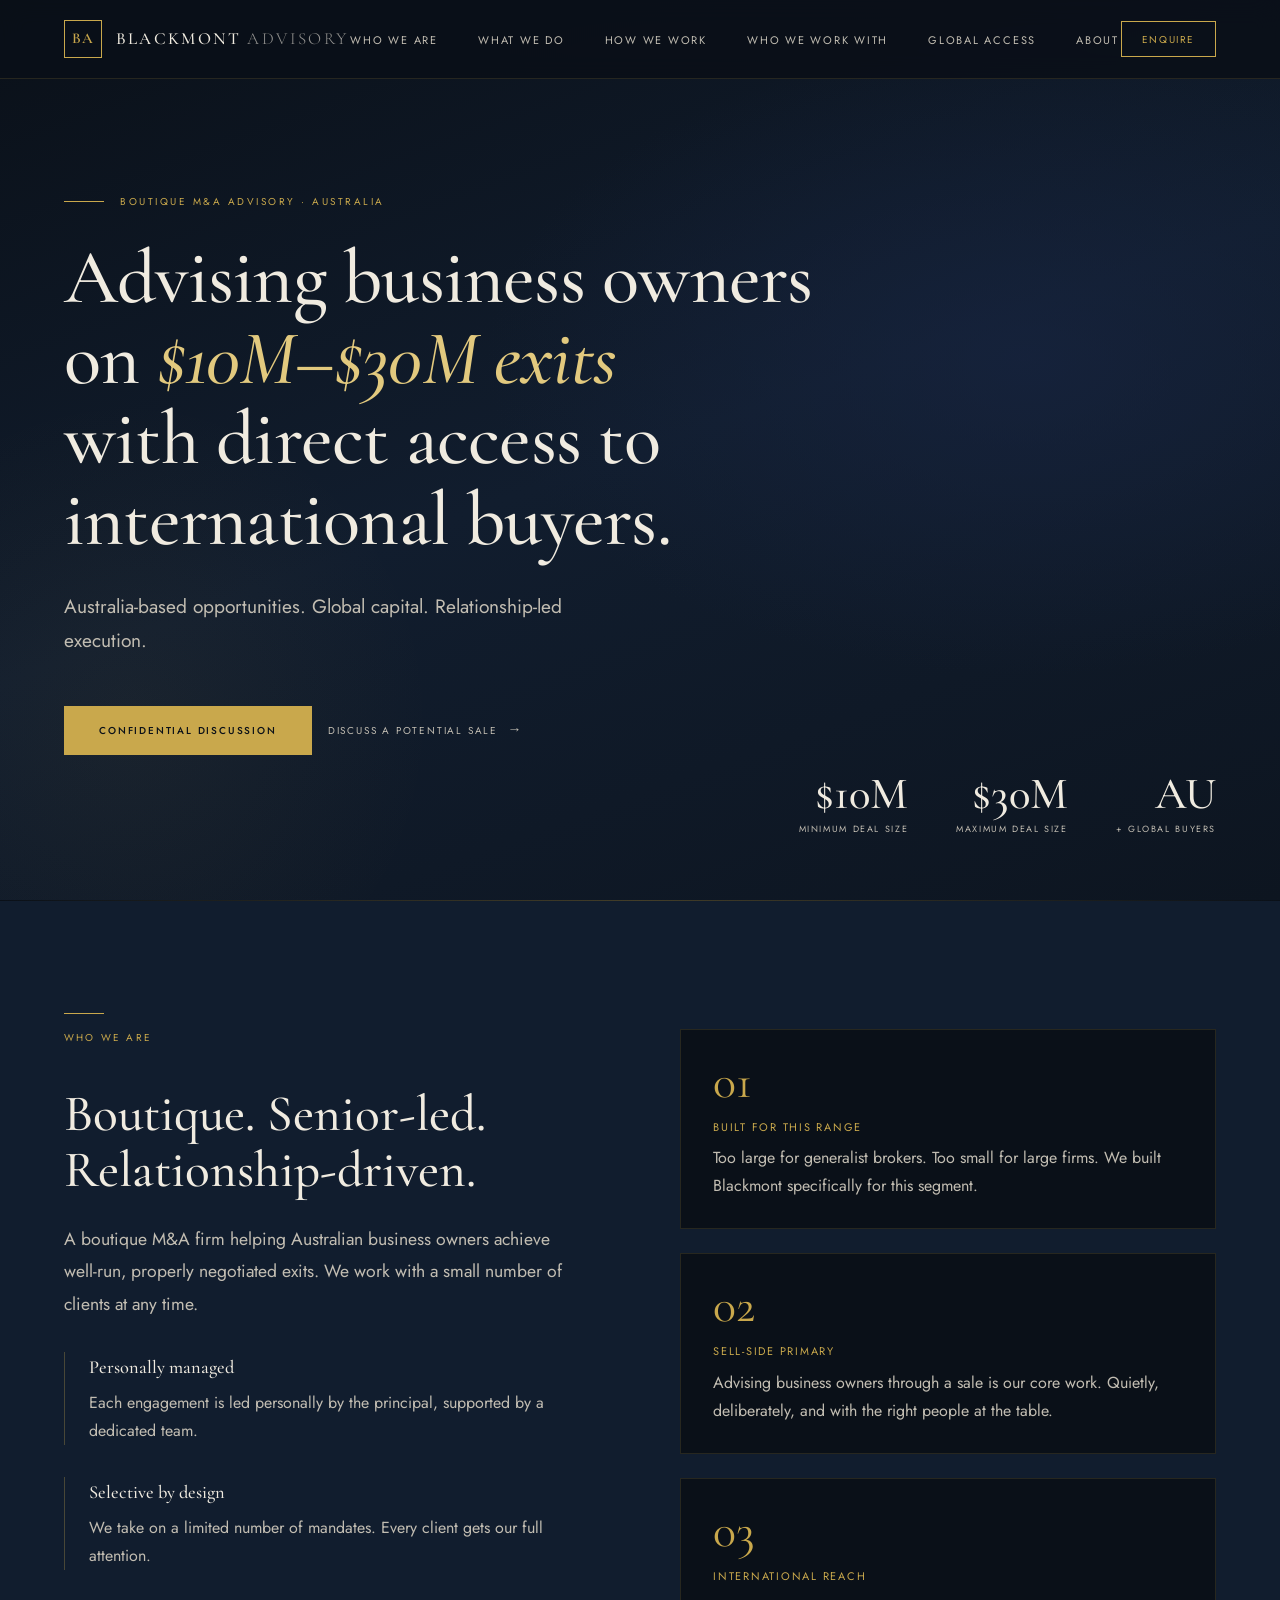
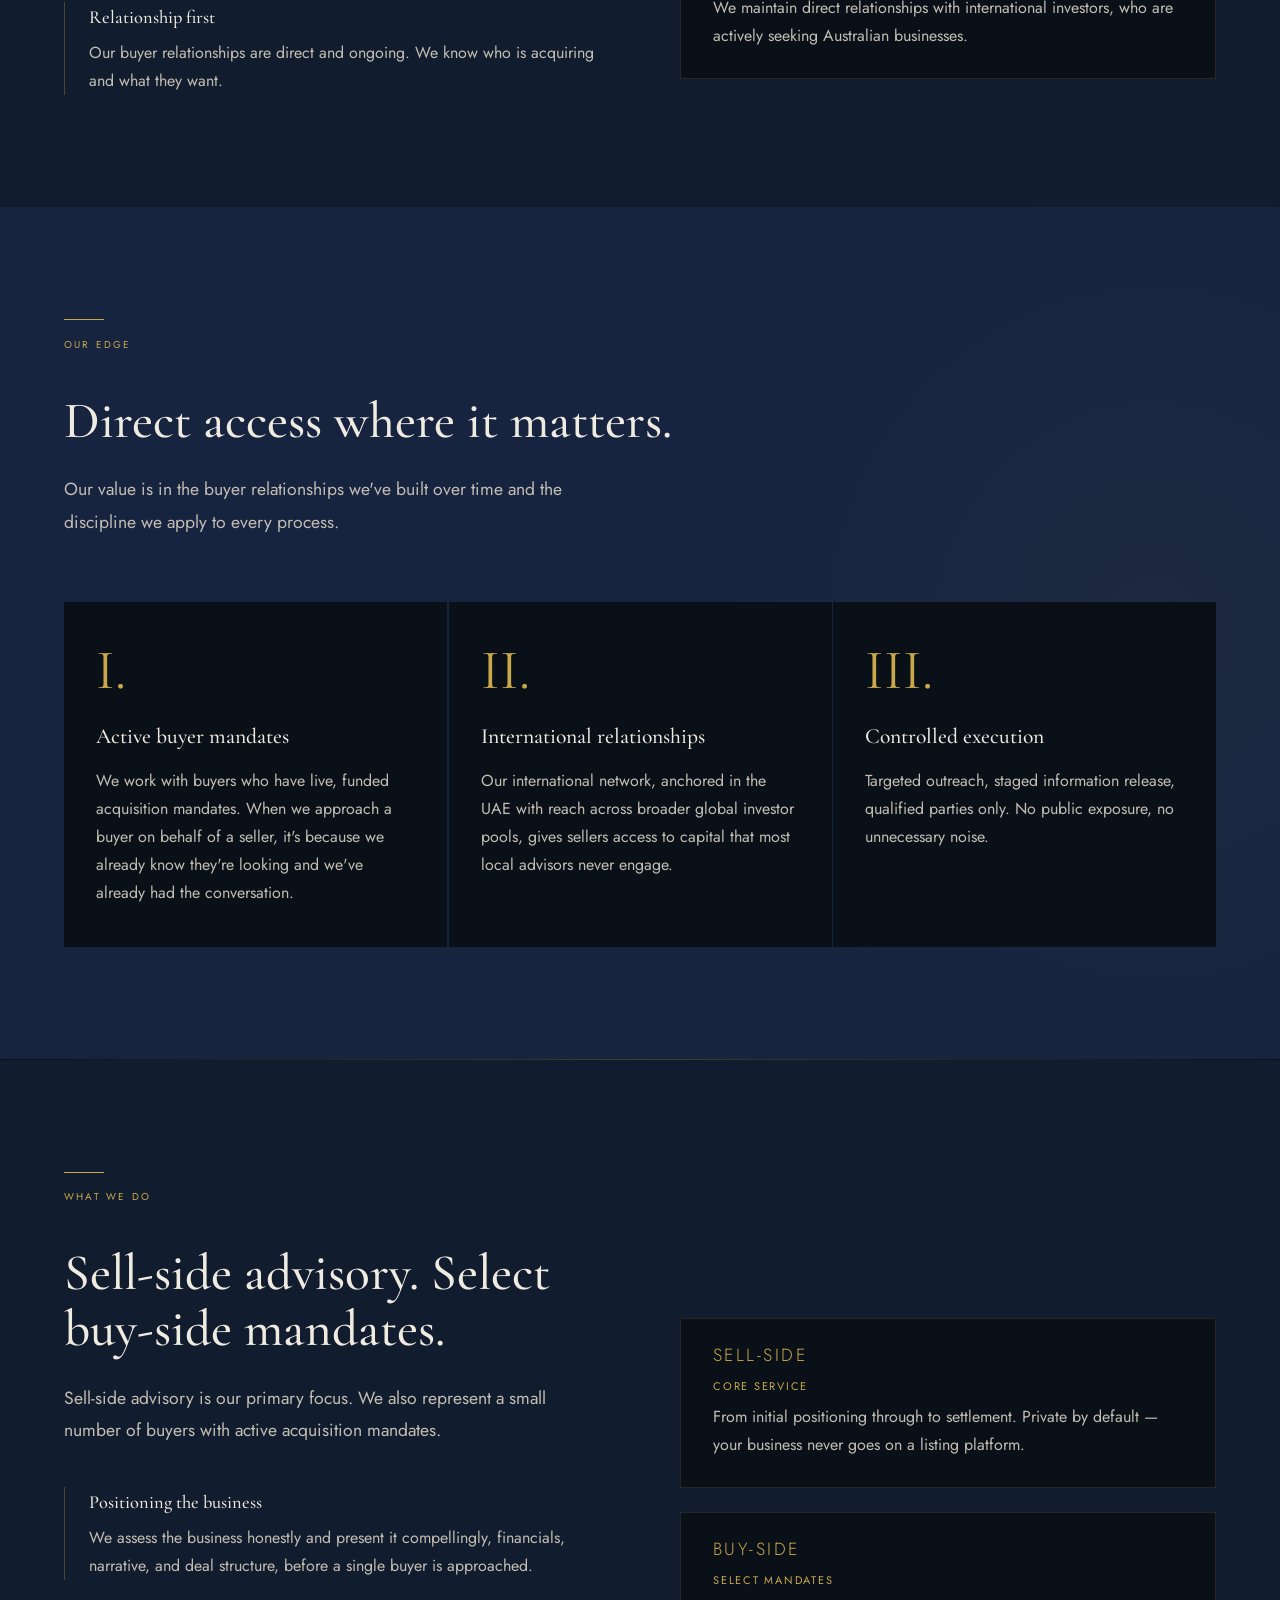
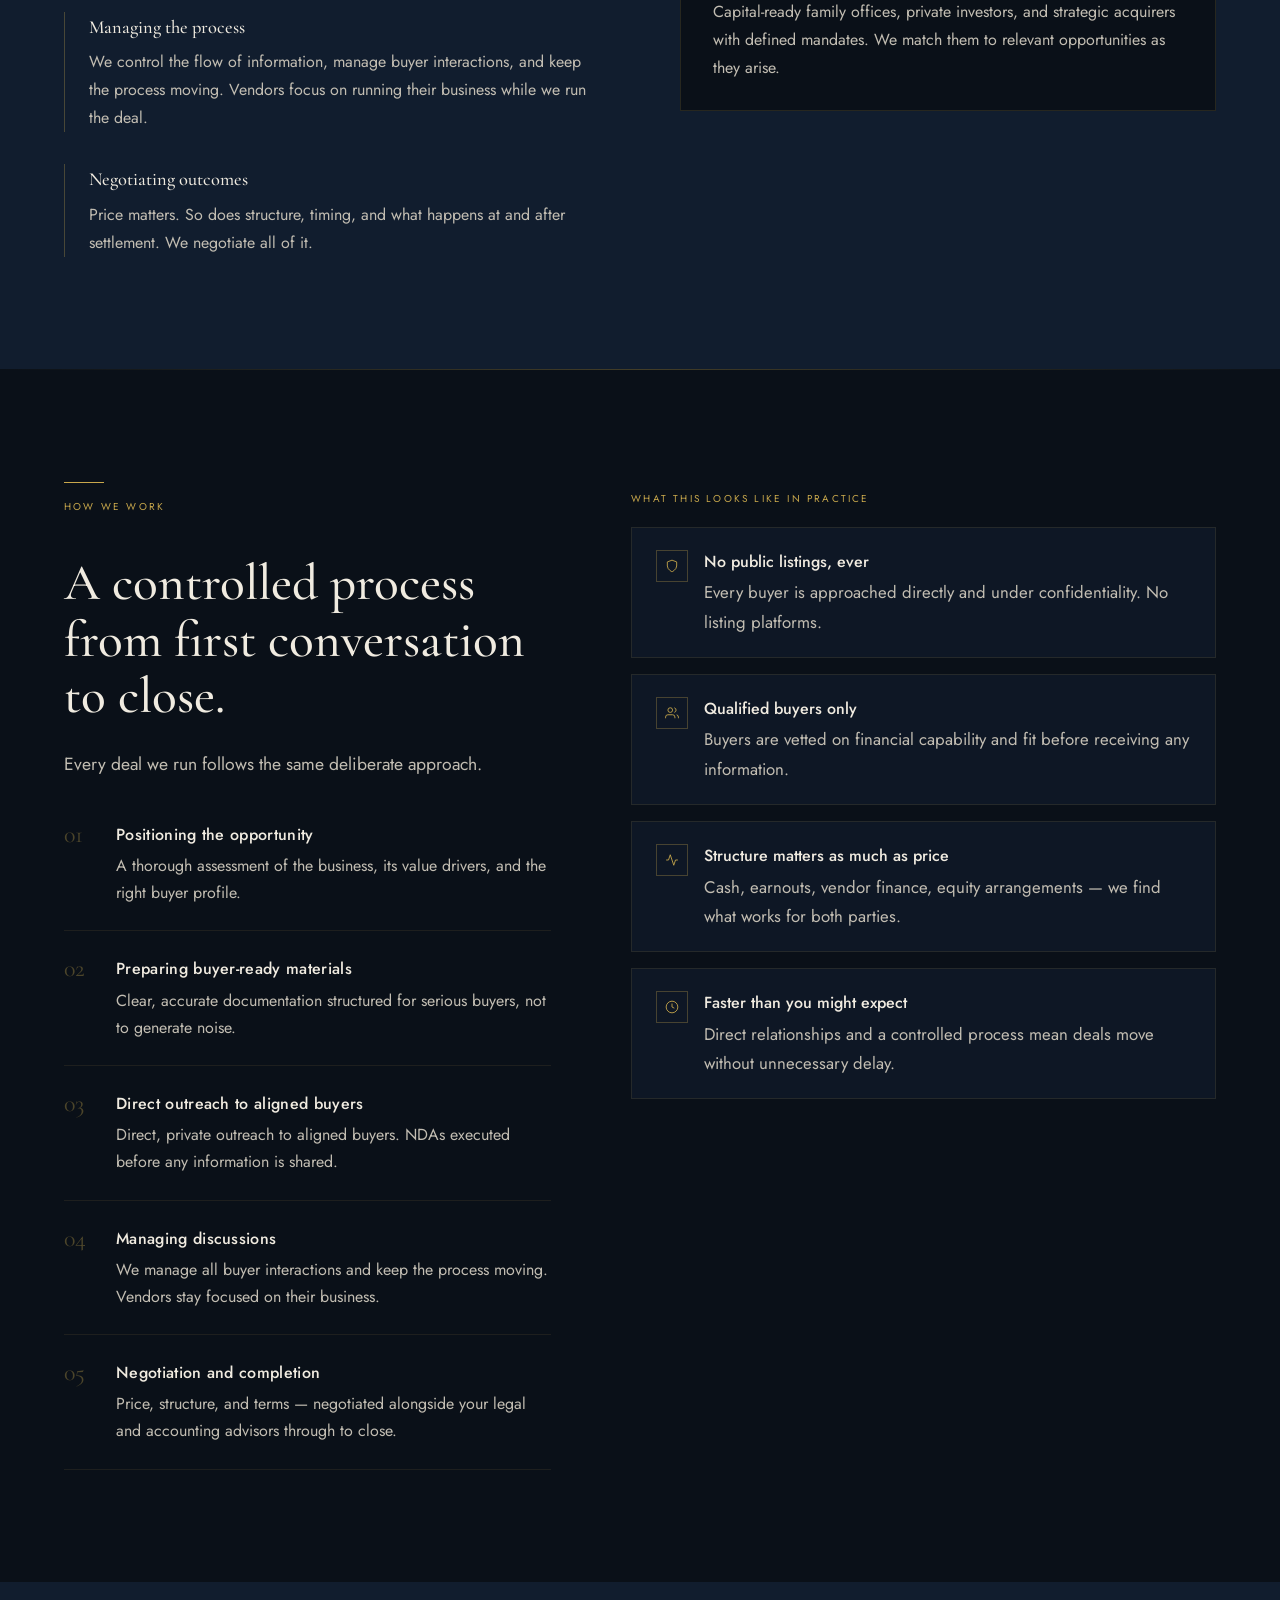
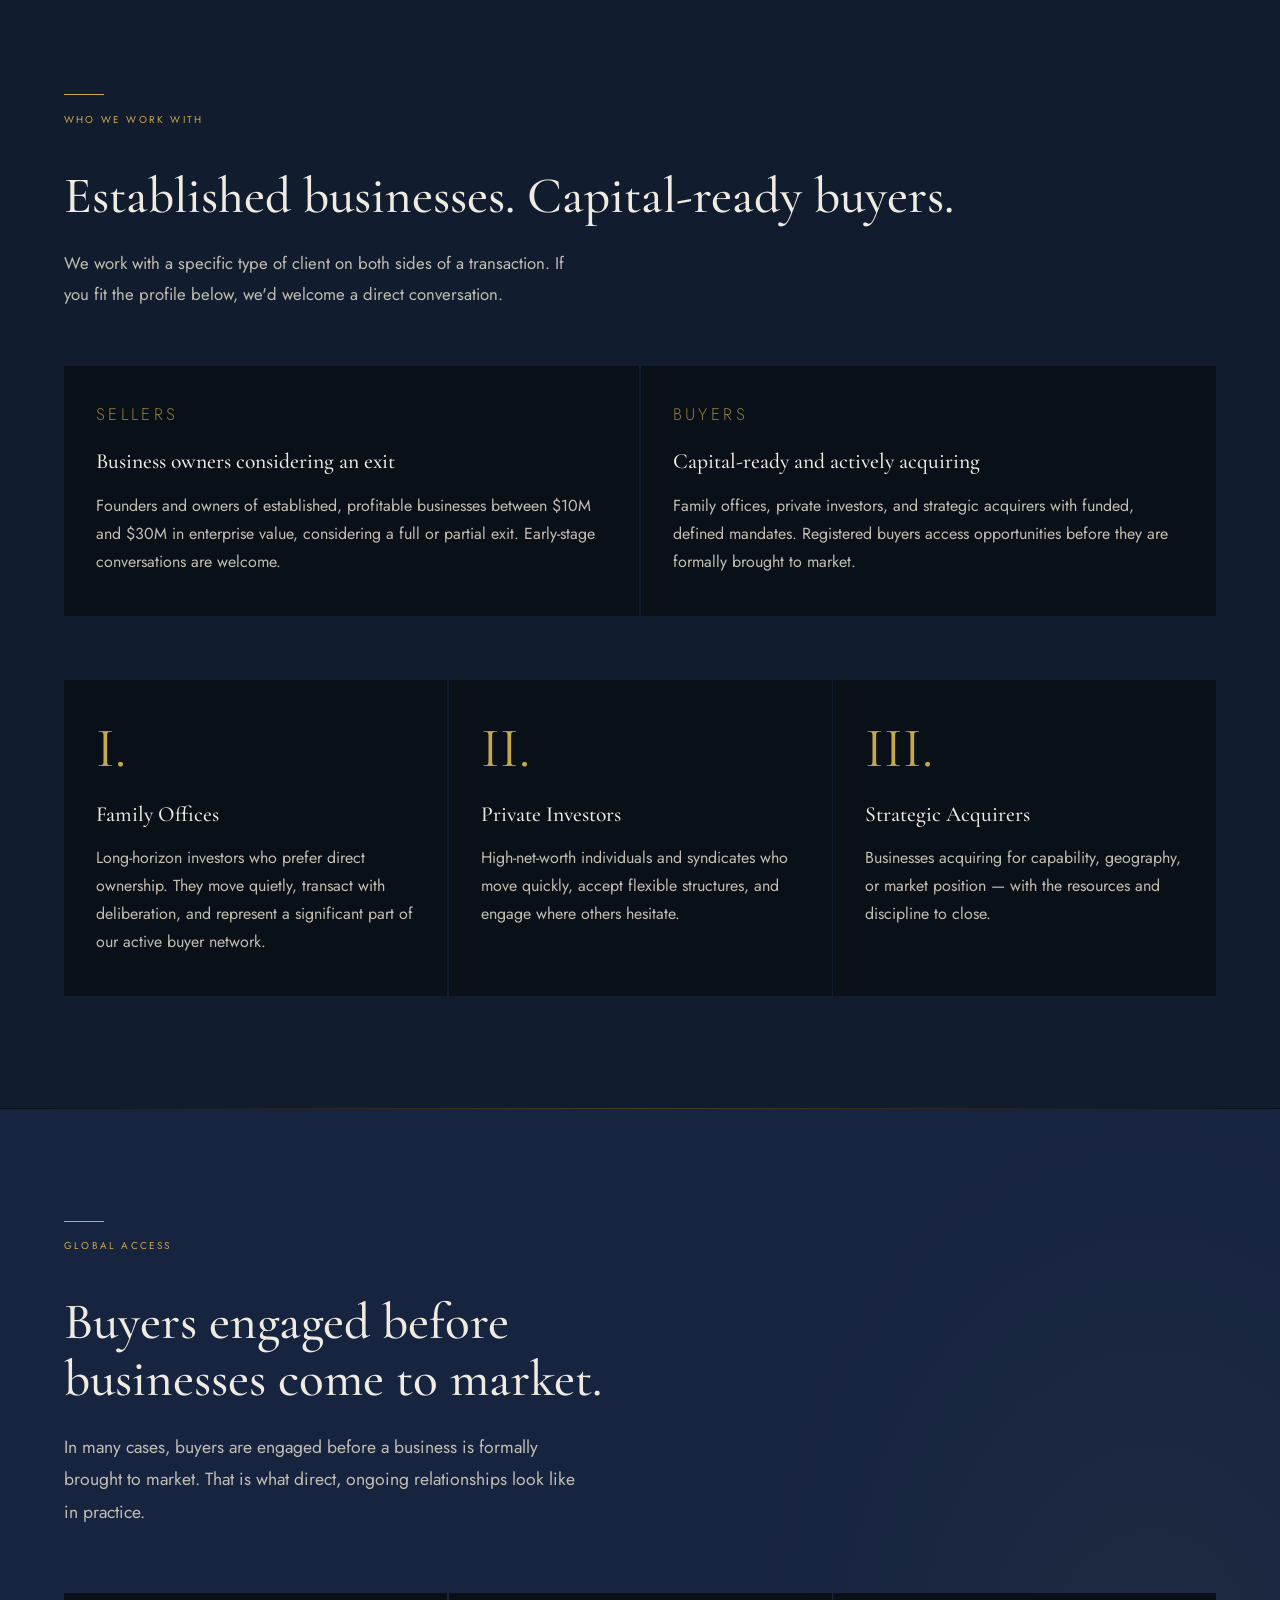
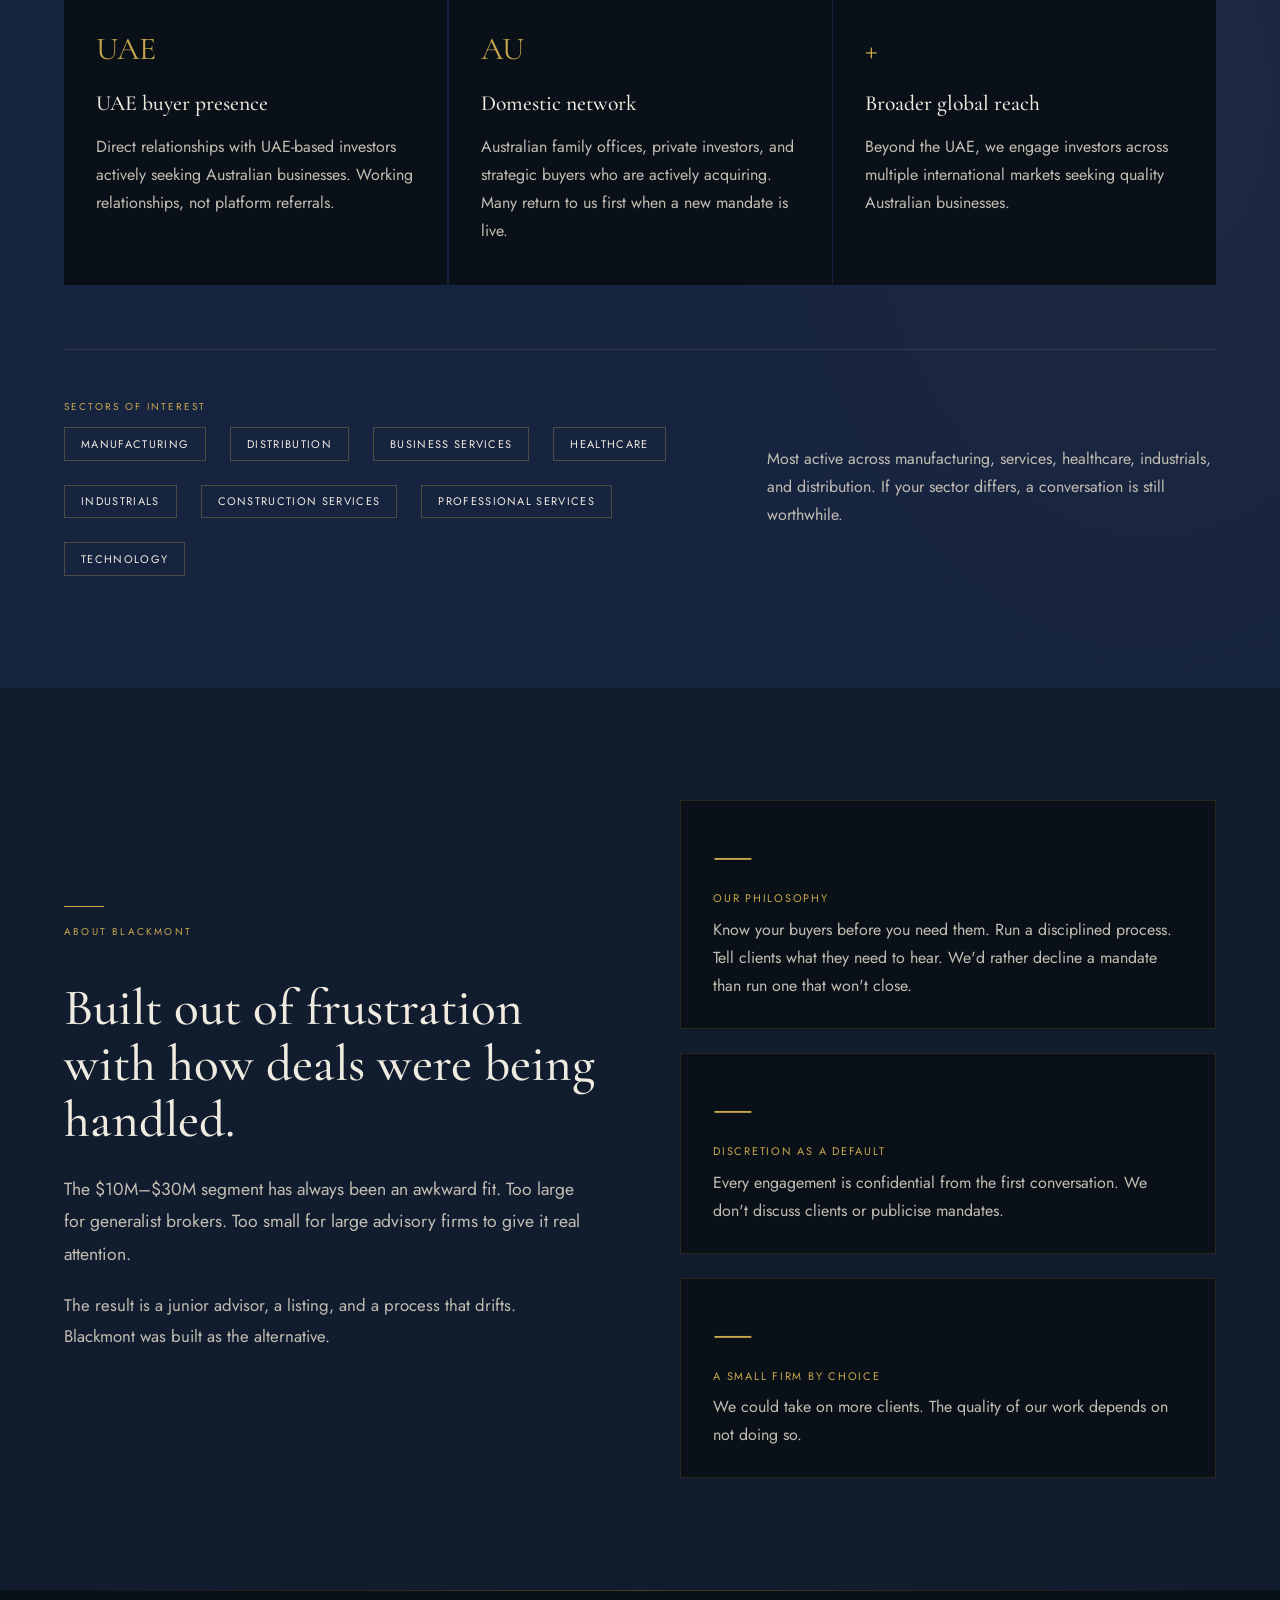
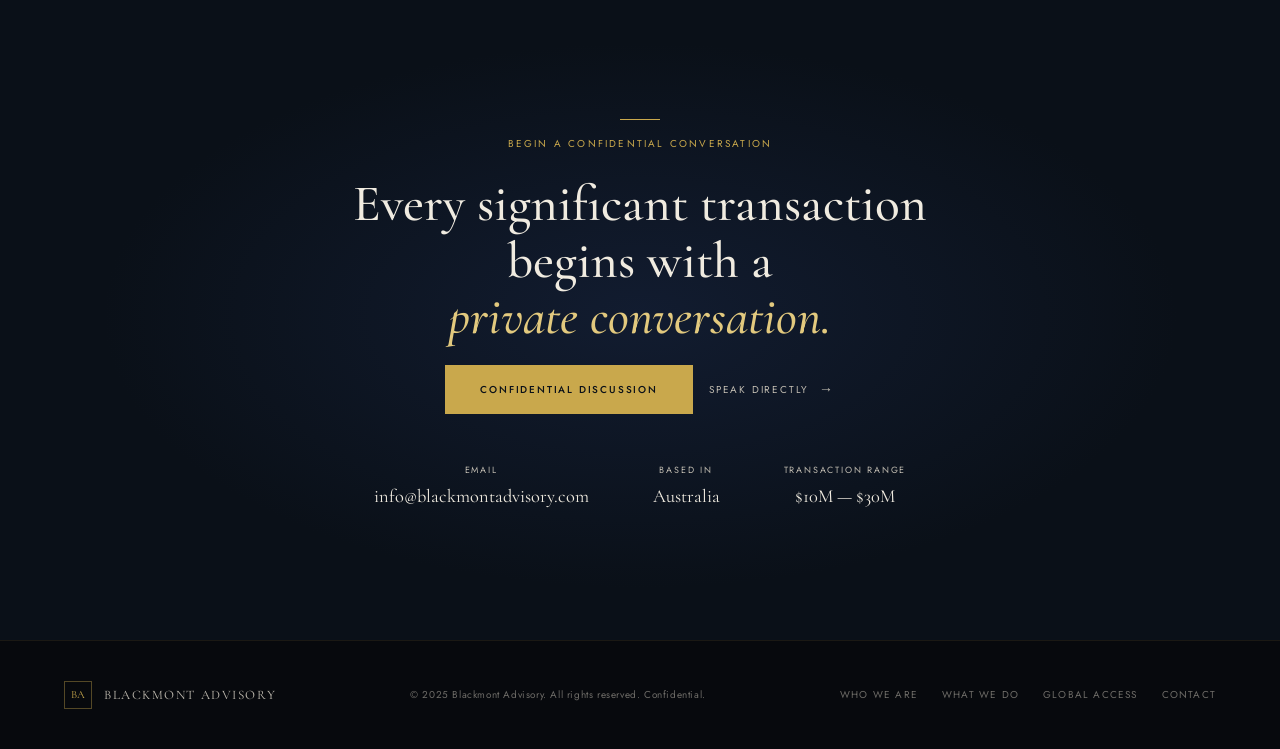
==== index.html @ f89d24d3 "UI updated" ====
<!DOCTYPE html>
<html lang="en">

<head>
  <meta charset="UTF-8">
  <meta name="viewport" content="width=device-width, initial-scale=1.0">
  <title>Blackmont Advisory, Mid-Market M&A</title>
  <link rel="icon" type="image/x-icon" href="/favicon.ico">
  <meta property="og:image" content="/advisory-og.png">
  <meta name="twitter:image" content="/advisory-og.png">
  <meta name="twitter:card" content="summary_large_image">
  <link rel="preconnect" href="https://fonts.googleapis.com">
  <link
    href="https://fonts.googleapis.com/css2?family=Cormorant+Garamond:ital,wght@0,400;0,500;0,600;1,400;1,500&family=Jost:wght@200;300;400;500&display=swap"
    rel="stylesheet">
  <style>
    *,
    *::before,
    *::after {
      box-sizing: border-box;
      margin: 0;
      padding: 0;
    }

    :root {
      --midnight: #0a1018;
      --navy: #111d2e;
      --navy-mid: #172440;
      --gilt: #c9a84c;
      --gilt-light: #e2c97e;
      --parchment: #f0ebe0;
      --linen: #e8e3d8;
      --muted: #c2bdb2;
      --rule: rgba(201, 168, 76, 0.3);
    }

    html {
      scroll-behavior: smooth;
    }

    body {
      background: var(--midnight);
      color: var(--parchment);
      font-family: 'Jost', sans-serif;
      font-weight: 400;
      line-height: 1.7;
      overflow-x: hidden;
    }

    /* ─── NAV ─── */
    nav {
      position: fixed;
      top: 0;
      left: 0;
      right: 0;
      z-index: 100;
      display: flex;
      align-items: center;
      justify-content: space-between;
      padding: 1.25rem 4rem;
      border-bottom: 0.5px solid rgba(201, 168, 76, 0.15);
      background: rgba(10, 16, 24, 0.92);
      backdrop-filter: blur(12px);
      transition: padding 0.3s;
    }

    .nav-logo {
      display: flex;
      align-items: center;
      gap: 0.85rem;
      text-decoration: none;
    }

    .nav-mono {
      width: 38px;
      height: 38px;
      border: 1px solid var(--gilt);
      display: flex;
      align-items: center;
      justify-content: center;
      flex-shrink: 0;
    }

    .nav-mono span {
      font-family: 'Cormorant Garamond', serif;
      font-size: 15px;
      font-weight: 600;
      color: var(--gilt);
      letter-spacing: 0.04em;
    }

    .nav-wordmark {
      font-family: 'Cormorant Garamond', serif;
      font-size: 17px;
      font-weight: 500;
      color: var(--parchment);
      letter-spacing: 0.14em;
      text-transform: uppercase;
    }

    .nav-links {
      display: flex;
      gap: 2.5rem;
      list-style: none;
    }

    .nav-links a {
      font-size: 11px;
      letter-spacing: 0.16em;
      text-transform: uppercase;
      color: var(--muted);
      text-decoration: none;
      font-weight: 400;
      transition: color 0.2s;
    }

    .nav-links a:hover {
      color: var(--gilt);
    }

    .nav-cta {
      font-size: 10px;
      letter-spacing: 0.16em;
      text-transform: uppercase;
      color: var(--gilt);
      border: 0.5px solid var(--gilt);
      padding: 0.55rem 1.25rem;
      text-decoration: none;
      font-weight: 400;
      transition: background 0.2s, color 0.2s;
    }

    .nav-cta:hover {
      background: var(--gilt);
      color: var(--midnight);
    }

    /* ─── HERO ─── */
    .hero {
      min-height: 100vh;
      display: flex;
      flex-direction: column;
      justify-content: center;
      padding: 8rem 4rem 5rem;
      position: relative;
      overflow: hidden;
    }

    .hero-bg {
      position: absolute;
      inset: 0;
      z-index: 0;
      background:
        radial-gradient(ellipse 60% 50% at 80% 40%, rgba(23, 36, 64, 0.7) 0%, transparent 70%),
        radial-gradient(ellipse 40% 60% at 10% 80%, rgba(201, 168, 76, 0.05) 0%, transparent 60%),
        linear-gradient(160deg, #0a1018 0%, #111d2e 50%, #0d1520 100%);
    }

    .hero-grid {
      position: absolute;
      inset: 0;
      z-index: 0;
      opacity: 0.04;
      background-image:
        linear-gradient(var(--gilt) 0.5px, transparent 0.5px),
        linear-gradient(90deg, var(--gilt) 0.5px, transparent 0.5px);
      background-size: 80px 80px;
    }

    .hero-content {
      position: relative;
      z-index: 1;
      max-width: 820px;
    }

    .hero-eyebrow {
      font-size: 10px;
      letter-spacing: 0.25em;
      text-transform: uppercase;
      color: var(--gilt);
      margin-bottom: 1.75rem;
      display: flex;
      align-items: center;
      gap: 1rem;
    }

    .hero-eyebrow::before {
      content: '';
      display: block;
      width: 40px;
      height: 0.5px;
      background: var(--gilt);
    }

    .hero-title {
      font-family: 'Cormorant Garamond', serif;
      font-size: clamp(3.2rem, 6vw, 5.8rem);
      font-weight: 500;
      line-height: 1.05;
      color: var(--parchment);
      letter-spacing: -0.01em;
      margin-bottom: 1.75rem;
    }

    .hero-title em {
      font-style: italic;
      color: var(--gilt-light);
    }

    .hero-body {
      font-size: 1.2rem;
      color: var(--muted);
      max-width: 520px;
      line-height: 1.8;
      margin-bottom: 3rem;
      font-weight: 400;
    }

    .hero-actions {
      display: flex;
      gap: 1rem;
      align-items: center;
    }

    .btn-primary {
      font-size: 10px;
      letter-spacing: 0.18em;
      text-transform: uppercase;
      background: var(--gilt);
      color: var(--midnight);
      padding: 1rem 2.2rem;
      text-decoration: none;
      font-weight: 500;
      display: inline-block;
      transition: background 0.2s;
    }

    .btn-primary:hover {
      background: var(--gilt-light);
    }

    .btn-ghost {
      font-size: 10px;
      letter-spacing: 0.18em;
      text-transform: uppercase;
      color: var(--muted);
      text-decoration: none;
      font-weight: 400;
      display: flex;
      align-items: center;
      gap: 0.6rem;
      transition: color 0.2s;
    }

    .btn-ghost:hover {
      color: var(--parchment);
    }

    .btn-ghost::after {
      content: '→';
      font-size: 14px;
    }

    .hero-stats {
      position: absolute;
      right: 4rem;
      bottom: 4rem;
      display: flex;
      gap: 3rem;
      z-index: 1;
    }

    .stat {
      text-align: right;
    }

    .stat-num {
      font-family: 'Cormorant Garamond', serif;
      font-size: 2.8rem;
      font-weight: 500;
      color: var(--parchment);
      line-height: 1;
    }

    .stat-label {
      font-size: 9px;
      letter-spacing: 0.18em;
      text-transform: uppercase;
      color: var(--muted);
      margin-top: 4px;
    }

    /* ─── SHARED SECTION ─── */
    section {
      padding: 7rem 4rem;
    }

    .section-rule {
      width: 40px;
      height: 0.5px;
      background: var(--gilt);
      margin-bottom: 1rem;
    }

    .section-eyebrow {
      font-size: 10px;
      letter-spacing: 0.22em;
      text-transform: uppercase;
      color: var(--gilt);
      margin-bottom: 2.5rem;
    }

    .section-title {
      font-family: 'Cormorant Garamond', serif;
      font-size: clamp(2.2rem, 4vw, 3.4rem);
      font-weight: 500;
      line-height: 1.1;
      color: var(--parchment);
      margin-bottom: 1.5rem;
    }

    .section-body {
      font-size: 1.1rem;
      color: var(--muted);
      max-width: 520px;
      line-height: 1.85;
    }

    /* ─── ABOUT ─── */
    #about {
      background: var(--navy);
    }

    .about-grid {
      display: grid;
      grid-template-columns: 1fr 1fr;
      gap: 5rem;
      align-items: center;
    }

    .about-pillars {
      display: flex;
      flex-direction: column;
      gap: 2rem;
      margin-top: 2rem;
    }

    .pillar {
      padding-left: 1.5rem;
      border-left: 0.5px solid var(--rule);
    }

    .pillar-title {
      font-family: 'Cormorant Garamond', serif;
      font-size: 1.15rem;
      font-weight: 500;
      color: var(--parchment);
      margin-bottom: 0.35rem;
    }

    .pillar-body {
      font-size: 1rem;
      color: var(--muted);
      line-height: 1.75;
    }

    .about-right {
      display: flex;
      flex-direction: column;
      gap: 1.5rem;
    }

    .about-card {
      background: var(--midnight);
      border: 0.5px solid rgba(201, 168, 76, 0.15);
      padding: 1.75rem 2rem;
    }

    .about-card-num {
      font-family: 'Cormorant Garamond', serif;
      font-size: 3rem;
      font-weight: 400;
      color: var(--gilt);
      line-height: 1;
      margin-bottom: 0.75rem;
    }

    .about-card-title {
      font-size: 11px;
      letter-spacing: 0.16em;
      text-transform: uppercase;
      color: var(--gilt);
      margin-bottom: 0.5rem;
    }

    .about-card-body {
      font-size: 1rem;
      color: var(--muted);
      line-height: 1.75;
    }

    /* ─── SELLERS / PROCESS ─── */
    #how-we-work {
      background: var(--midnight);
    }

    .sellers-layout {
      display: grid;
      grid-template-columns: 1fr 1.2fr;
      gap: 5rem;
      align-items: start;
    }

    .process-steps {
      display: flex;
      flex-direction: column;
      gap: 0;
      margin-top: 1rem;
    }

    .step {
      display: flex;
      gap: 1.5rem;
      align-items: flex-start;
      padding: 1.5rem 0;
      border-bottom: 0.5px solid rgba(201, 168, 76, 0.1);
      position: relative;
    }

    .step:first-child {
      padding-top: 0;
    }

    .step-num {
      font-family: 'Cormorant Garamond', serif;
      font-size: 1.5rem;
      font-weight: 400;
      color: rgba(201, 168, 76, 0.35);
      flex-shrink: 0;
      min-width: 28px;
      line-height: 1;
      margin-top: 2px;
    }

    .step-content {}

    .step-title {
      font-size: 1rem;
      font-weight: 500;
      color: var(--parchment);
      margin-bottom: 0.25rem;
      letter-spacing: 0.02em;
    }

    .step-body {
      font-size: 1rem;
      color: var(--muted);
      line-height: 1.7;
    }

    .sellers-right {
      padding-top: 0.5rem;
    }

    .capability-list {
      display: flex;
      flex-direction: column;
      gap: 1rem;
    }

    .capability {
      display: flex;
      align-items: flex-start;
      gap: 1rem;
      padding: 1.25rem 1.5rem;
      background: rgba(17, 29, 46, 0.6);
      border: 0.5px solid rgba(201, 168, 76, 0.12);
      transition: border-color 0.2s;
    }

    .capability:hover {
      border-color: rgba(201, 168, 76, 0.4);
    }

    .cap-icon {
      width: 32px;
      height: 32px;
      flex-shrink: 0;
      border: 0.5px solid var(--rule);
      display: flex;
      align-items: center;
      justify-content: center;
      margin-top: 2px;
    }

    .cap-icon svg {
      width: 14px;
      height: 14px;
      stroke: var(--gilt);
      fill: none;
      stroke-width: 1.5;
    }

    .cap-title {
      font-size: 1rem;
      font-weight: 500;
      color: var(--parchment);
      margin-bottom: 0.2rem;
    }

    .cap-body {
      font-size: 1.05rem;
      color: var(--muted);
      line-height: 1.75;
    }

    /* ─── NETWORK ─── */
    #network {
      background: var(--navy-mid);
      position: relative;
      overflow: hidden;
    }

    .network-bg {
      position: absolute;
      inset: 0;
      background: radial-gradient(ellipse 50% 80% at 90% 50%, rgba(201, 168, 76, 0.04) 0%, transparent 70%);
    }

    .network-inner {
      position: relative;
      z-index: 1;
    }

    .network-header {
      max-width: 640px;
      margin-bottom: 4rem;
    }

    .network-grid {
      display: grid;
      grid-template-columns: repeat(3, 1fr);
      gap: 1.5px;
    }

    .network-card {
      background: var(--midnight);
      padding: 2.5rem 2rem;
      position: relative;
      overflow: hidden;
      transition: background 0.3s;
    }

    .network-card:hover {
      background: #0e1925;
    }

    .network-card::before {
      content: '';
      position: absolute;
      top: 0;
      left: 0;
      right: 0;
      height: 1px;
      background: linear-gradient(90deg, transparent, var(--gilt), transparent);
      opacity: 0;
      transition: opacity 0.3s;
    }

    .network-card:hover::before {
      opacity: 1;
    }

    .network-card-icon {
      font-family: 'Cormorant Garamond', serif;
      font-size: 3.5rem;
      font-weight: 400;
      color: var(--gilt);
      line-height: 1;
      margin-bottom: 1.25rem;
    }

    .network-card-title {
      font-family: 'Cormorant Garamond', serif;
      font-size: 1.35rem;
      font-weight: 500;
      color: var(--parchment);
      margin-bottom: 0.75rem;
    }

    .network-card-body {
      font-size: 1rem;
      color: var(--muted);
      line-height: 1.75;
    }

    .network-geography {
      margin-top: 4rem;
      padding-top: 3rem;
      border-top: 0.5px solid rgba(201, 168, 76, 0.15);
      display: flex;
      gap: 4rem;
      align-items: center;
    }

    .geo-label {
      font-size: 10px;
      letter-spacing: 0.2em;
      text-transform: uppercase;
      color: var(--gilt);
      margin-bottom: 0.5rem;
    }

    .geo-markets {
      display: flex;
      gap: 1.5rem;
      flex-wrap: wrap;
      margin-top: 0.75rem;
    }

    .geo-tag {
      font-size: 11px;
      letter-spacing: 0.12em;
      text-transform: uppercase;
      color: var(--parchment);
      border: 0.5px solid rgba(201, 168, 76, 0.3);
      padding: 0.4rem 1rem;
      font-weight: 400;
    }

    .geo-body {
      font-size: 1rem;
      color: var(--muted);
      max-width: 520px;
      line-height: 1.75;
    }

    /* ─── BUYERS ─── */
    #buyers {
      background: var(--midnight);
    }

    .buyers-layout {
      display: grid;
      grid-template-columns: 1.2fr 1fr;
      gap: 5rem;
      align-items: start;
    }

    .mandate-form {
      background: var(--navy);
      border: 0.5px solid rgba(201, 168, 76, 0.2);
      padding: 2.5rem;
    }

    .mandate-title {
      font-family: 'Cormorant Garamond', serif;
      font-size: 1.5rem;
      font-weight: 500;
      color: var(--parchment);
      margin-bottom: 0.5rem;
    }

    .mandate-sub {
      font-size: 1rem;
      color: var(--muted);
      margin-bottom: 2rem;
      line-height: 1.75;
    }

    .mandate-fields {
      display: flex;
      flex-direction: column;
      gap: 1rem;
    }

    .field-group {
      display: flex;
      flex-direction: column;
      gap: 0.4rem;
    }

    .field-label {
      font-size: 9px;
      letter-spacing: 0.18em;
      text-transform: uppercase;
      color: var(--gilt);
    }

    .field-input {
      background: var(--midnight);
      border: 0.5px solid rgba(201, 168, 76, 0.2);
      color: var(--parchment);
      padding: 0.75rem 1rem;
      font-family: 'Jost', sans-serif;
      font-size: 1.05rem;
      font-weight: 300;
      outline: none;
      width: 100%;
      transition: border-color 0.2s;
    }

    .field-input:focus {
      border-color: var(--gilt);
    }

    .field-input::placeholder {
      color: rgba(194, 189, 178, 0.55);
    }

    .field-select {
      background: var(--midnight);
      border: 0.5px solid rgba(201, 168, 76, 0.2);
      color: var(--parchment);
      padding: 0.75rem 1rem;
      font-family: 'Jost', sans-serif;
      font-size: 1.05rem;
      font-weight: 300;
      outline: none;
      width: 100%;
      appearance: none;
      transition: border-color 0.2s;
    }

    .field-select:focus {
      border-color: var(--gilt);
    }

    .field-row {
      display: grid;
      grid-template-columns: 1fr 1fr;
      gap: 0.75rem;
    }

    .mandate-submit {
      margin-top: 1.5rem;
      width: 100%;
      background: var(--gilt);
      color: var(--midnight);
      border: none;
      padding: 1rem;
      font-family: 'Jost', sans-serif;
      font-size: 10px;
      letter-spacing: 0.18em;
      text-transform: uppercase;
      font-weight: 500;
      cursor: pointer;
      transition: background 0.2s;
    }

    .mandate-submit:hover {
      background: var(--gilt-light);
    }

    .buyers-right {
      padding-top: 1rem;
    }

    .buyers-list {
      display: flex;
      flex-direction: column;
      gap: 1.5rem;
      margin-top: 2rem;
    }

    .buyer-item {
      display: flex;
      gap: 1.25rem;
      align-items: flex-start;
      padding-bottom: 1.5rem;
      border-bottom: 0.5px solid rgba(201, 168, 76, 0.1);
    }

    .buyer-item:last-child {
      border-bottom: none;
    }

    .buyer-dot {
      width: 6px;
      height: 6px;
      border-radius: 50%;
      background: var(--gilt);
      flex-shrink: 0;
      margin-top: 8px;
    }

    .buyer-item-title {
      font-size: 1.05rem;
      font-weight: 500;
      color: var(--parchment);
      margin-bottom: 0.25rem;
    }

    .buyer-item-body {
      font-size: 1.05rem;
      color: var(--muted);
      line-height: 1.75;
    }

    /* ─── STRUCTURES / DEAL CARDS ─── */
    #structures {
      background: var(--navy);
    }

    .structures-header {
      max-width: 640px;
      margin-bottom: 4rem;
    }

    .deal-cards {
      display: grid;
      grid-template-columns: repeat(3, 1fr);
      gap: 1.5rem;
    }

    .deal-card {
      border: 0.5px solid rgba(201, 168, 76, 0.15);
      padding: 2rem 1.75rem;
      background: var(--midnight);
      position: relative;
    }

    .deal-card-badge {
      font-size: 9px;
      letter-spacing: 0.18em;
      text-transform: uppercase;
      color: var(--gilt);
      margin-bottom: 1.25rem;
      display: block;
    }

    .deal-card-title {
      font-family: 'Cormorant Garamond', serif;
      font-size: 1.25rem;
      font-weight: 500;
      color: var(--parchment);
      margin-bottom: 1rem;
    }

    .deal-card-body {
      font-size: 1.05rem;
      color: var(--muted);
      line-height: 1.8;
      margin-top: 1rem;
    }

    .deal-note {
      font-size: 1rem;
      color: rgba(194, 189, 178, 0.75);
      margin-top: 1rem;
      line-height: 1.6;
      font-style: italic;
    }

    /* ─── TWO-COL GRID ─── */
    .two-col-grid {
      display: grid;
      grid-template-columns: 1fr 1fr;
      gap: 1.5px;
      margin-bottom: 3rem;
    }

    /* ─── CTA ─── */
    #contact {
      background: var(--midnight);
      text-align: center;
      padding: 8rem 4rem;
      position: relative;
      overflow: hidden;
    }

    .cta-bg {
      position: absolute;
      inset: 0;
      background: radial-gradient(ellipse 60% 60% at 50% 50%, rgba(23, 36, 64, 0.6) 0%, transparent 70%);
    }

    .cta-inner {
      position: relative;
      z-index: 1;
      max-width: 680px;
      margin: 0 auto;
    }

    .cta-title {
      font-family: 'Cormorant Garamond', serif;
      font-size: clamp(2.4rem, 4vw, 4rem);
      font-weight: 500;
      line-height: 1.1;
      color: var(--parchment);
      margin-bottom: 1.25rem;
    }

    .cta-title em {
      font-style: italic;
      color: var(--gilt-light);
    }

    .cta-body {
      font-size: 1.1rem;
      color: var(--muted);
      margin-bottom: 2.5rem;
      line-height: 1.8;
    }

    .cta-actions {
      display: flex;
      gap: 1rem;
      justify-content: center;
      align-items: center;
      flex-wrap: wrap;
    }

    .contact-item {
      display: flex;
      flex-direction: column;
      gap: 0.2rem;
      margin-top: 3rem;
    }

    .contact-label {
      font-size: 9px;
      letter-spacing: 0.2em;
      text-transform: uppercase;
      color: var(--muted);
    }

    .contact-val {
      font-family: 'Cormorant Garamond', serif;
      font-size: 1.15rem;
      color: var(--parchment);
    }

    .contact-row {
      display: flex;
      gap: 4rem;
      justify-content: center;
    }

    /* ─── FOOTER ─── */
    footer {
      background: #07090d;
      padding: 2.5rem 4rem;
      border-top: 0.5px solid rgba(201, 168, 76, 0.1);
      display: flex;
      align-items: center;
      justify-content: space-between;
      flex-wrap: wrap;
      gap: 1rem;
    }

    .footer-logo-row {
      display: flex;
      align-items: center;
      gap: 0.75rem;
    }

    .footer-mono {
      width: 28px;
      height: 28px;
      border: 0.5px solid rgba(201, 168, 76, 0.4);
      display: flex;
      align-items: center;
      justify-content: center;
    }

    .footer-mono span {
      font-family: 'Cormorant Garamond', serif;
      font-size: 11px;
      color: var(--gilt);
    }

    .footer-name {
      font-family: 'Cormorant Garamond', serif;
      font-size: 13px;
      color: var(--muted);
      letter-spacing: 0.12em;
      text-transform: uppercase;
    }

    .footer-copy {
      font-size: 10px;
      color: rgba(194, 189, 178, 0.55);
      letter-spacing: 0.06em;
    }

    .footer-links {
      display: flex;
      gap: 1.5rem;
    }

    .footer-links a {
      font-size: 10px;
      letter-spacing: 0.12em;
      text-transform: uppercase;
      color: rgba(194, 189, 178, 0.55);
      text-decoration: none;
      transition: color 0.2s;
    }

    .footer-links a:hover {
      color: var(--gilt);
    }

    /* ─── DIVIDER ─── */
    .gilt-divider {
      width: 100%;
      height: 0.5px;
      background: linear-gradient(90deg, transparent, var(--gilt), transparent);
      opacity: 0.3;
    }

    /* ─── ANIMATIONS ─── */
    .fade-up {
      opacity: 0;
      transform: translateY(24px);
      transition: opacity 0.7s ease, transform 0.7s ease;
    }

    .fade-up.visible {
      opacity: 1;
      transform: translateY(0);
    }

    @media (max-width: 900px) {
      nav {
        padding: 1.25rem 24px !important;
      }

      .nav-logo {
        gap: 12px;
      }

      .nav-wordmark {
        font-size: 16px;
      }

      .nav-links {
        display: none;
      }

      section,
      #contact {
        padding: 5rem 1.5rem;
      }

      .hero {
        padding: 7rem 1.5rem 12rem;
      }

      .hero-stats {
        right: 1.5rem;
        bottom: 2rem;
        gap: 2rem;
      }

      .about-grid,
      .sellers-layout,
      .buyers-layout {
        grid-template-columns: 1fr;
        gap: 3rem;
      }

      .network-grid,
      .deal-cards,
      .two-col-grid {
        grid-template-columns: 1fr;
      }

      .network-geography {
        flex-direction: column;
        gap: 2rem;
      }

      footer {
        flex-direction: column;
        gap: 1.25rem;
        padding: 2rem 1.5rem;
      }

      .contact-row {
        flex-direction: column;
        gap: 2rem;
      }

      .field-row {
        grid-template-columns: 1fr;
      }
    }
  </style>
</head>

<body>

  <!-- NAV -->
  <nav>
    <a href="#home" class="nav-logo">
      <div class="nav-mono"><span>BA</span></div>
      <div class="nav-wordmark">Blackmont <span style="font-weight:200; opacity:0.6;">Advisory</span></div>
    </a>
    <ul class="nav-links">
      <li><a href="#who-we-are">Who We Are</a></li>
      <li><a href="#what-we-do">What We Do</a></li>
      <li><a href="#how-we-work">How We Work</a></li>
      <li><a href="#who-we-work-with">Who We Work With</a></li>
      <li><a href="#network">Global Access</a></li>
      <li><a href="#about">About</a></li>
    </ul>
    <a href="#contact" class="nav-cta">Enquire</a>
  </nav>


  <!-- HERO -->
  <section class="hero" id="home">
    <div class="hero-bg"></div>
    <div class="hero-grid"></div>
    <div class="hero-content">
      <div class="hero-eyebrow">Boutique M&A Advisory · Australia</div>
      <h1 class="hero-title">
        Advising business owners<br>
        on <em>$10M–$30M exits</em><br>
        with direct access to<br>
        international buyers.
      </h1>
      <p class="hero-body">
        Australia-based opportunities. Global capital. Relationship-led execution.
      </p>
      <div class="hero-actions">
        <a href="#contact" class="btn-primary">Confidential Discussion</a>
        <a href="#what-we-do" class="btn-ghost">Discuss a Potential Sale</a>
      </div>
    </div>
    <div class="hero-stats">
      <div class="stat">
        <div class="stat-num">$10M</div>
        <div class="stat-label">Minimum deal size</div>
      </div>
      <div class="stat">
        <div class="stat-num">$30M</div>
        <div class="stat-label">Maximum deal size</div>
      </div>
      <div class="stat">
        <div class="stat-num">AU</div>
        <div class="stat-label">+ Global buyers</div>
      </div>
    </div>
  </section>

  <div class="gilt-divider"></div>

  <!-- WHO WE ARE -->
  <section id="who-we-are" style="background: var(--navy);">
    <div class="about-grid">
      <div>
        <div class="section-rule"></div>
        <div class="section-eyebrow">Who We Are</div>
        <h2 class="section-title">Boutique. Senior-led. Relationship-driven.</h2>
        <p class="section-body">
          A boutique M&A firm helping Australian business owners achieve well-run, properly negotiated exits. We work
          with a small number of clients at any time.
        </p>
        <div class="about-pillars">
          <div class="pillar fade-up">
            <div class="pillar-title">Personally managed</div>
            <div class="pillar-body">Each engagement is led personally by the principal, supported by a dedicated team.
            </div>
          </div>
          <div class="pillar fade-up">
            <div class="pillar-title">Selective by design</div>
            <div class="pillar-body">We take on a limited number of mandates. Every client gets our full attention.
            </div>
          </div>
          <div class="pillar fade-up">
            <div class="pillar-title">Relationship first</div>
            <div class="pillar-body">Our buyer relationships are direct and ongoing. We know who is acquiring and what
              they want.</div>
          </div>
        </div>
      </div>
      <div class="about-right">
        <div class="about-card fade-up">
          <div class="about-card-num">01</div>
          <div class="about-card-title">Built for this range</div>
          <div class="about-card-body">Too large for generalist brokers. Too small for large firms. We built Blackmont
            specifically for this segment.</div>
        </div>
        <div class="about-card fade-up">
          <div class="about-card-num">02</div>
          <div class="about-card-title">Sell-side primary</div>
          <div class="about-card-body">Advising business owners through a sale is our core work. Quietly, deliberately,
            and with the right people at the table.</div>
        </div>
        <div class="about-card fade-up">
          <div class="about-card-num">03</div>
          <div class="about-card-title">International reach</div>
          <div class="about-card-body">We maintain direct relationships with international investors, who are actively
            seeking Australian businesses.</div>
        </div>
      </div>
    </div>
  </section>

  <div class="gilt-divider"></div>

  <!-- OUR EDGE -->
  <section id="our-edge" style="background: var(--navy-mid); position: relative; overflow: hidden;">
    <div class="network-bg"></div>
    <div class="network-inner">
      <div class="network-header fade-up">
        <div class="section-rule"></div>
        <div class="section-eyebrow">Our Edge</div>
        <h2 class="section-title">Direct access where it matters.</h2>
        <p class="section-body">
          Our value is in the buyer relationships we've built over time and the discipline we apply to every process.
        </p>
      </div>
      <div class="network-grid">
        <div class="network-card fade-up">
          <div class="network-card-icon">I.</div>
          <div class="network-card-title">Active buyer mandates</div>
          <div class="network-card-body">
            We work with buyers who have live, funded acquisition mandates. When we approach a buyer on behalf of a
            seller, it's because we already know they're looking and we've already had the conversation.
          </div>
        </div>
        <div class="network-card fade-up">
          <div class="network-card-icon">II.</div>
          <div class="network-card-title">International relationships</div>
          <div class="network-card-body">
            Our international network, anchored in the UAE with reach across broader global investor pools, gives
            sellers access to capital that most local advisors never engage.
          </div>
        </div>
        <div class="network-card fade-up">
          <div class="network-card-icon">III.</div>
          <div class="network-card-title">Controlled execution</div>
          <div class="network-card-body">
            Targeted outreach, staged information release, qualified parties only. No public exposure, no unnecessary
            noise.
          </div>
        </div>
      </div>
    </div>
  </section>

  <div class="gilt-divider"></div>

  <!-- WHAT WE DO -->
  <section id="what-we-do" style="background: var(--navy);">
    <div class="about-grid">
      <div>
        <div class="section-rule"></div>
        <div class="section-eyebrow">What We Do</div>
        <h2 class="section-title">Sell-side advisory. Select buy-side mandates.</h2>
        <p class="section-body">
          Sell-side advisory is our primary focus. We also represent a small number of buyers with active acquisition
          mandates.
        </p>
        <div class="about-pillars" style="margin-top: 2.5rem;">
          <div class="pillar fade-up">
            <div class="pillar-title">Positioning the business</div>
            <div class="pillar-body">We assess the business honestly and present it compellingly, financials, narrative,
              and deal structure, before a single buyer is approached.</div>
          </div>
          <div class="pillar fade-up">
            <div class="pillar-title">Managing the process</div>
            <div class="pillar-body">We control the flow of information, manage buyer interactions, and keep the process
              moving. Vendors focus on running their business while we run the deal.</div>
          </div>
          <div class="pillar fade-up">
            <div class="pillar-title">Negotiating outcomes</div>
            <div class="pillar-body">Price matters. So does structure, timing, and what happens at and after settlement.
              We negotiate all of it.</div>
          </div>
        </div>
      </div>
      <div class="about-right">
        <div class="about-card fade-up">
          <div class="about-card-num"
            style="font-size: 1.1rem; font-family: 'Jost', sans-serif; letter-spacing: 0.14em; text-transform: uppercase; font-weight: 300; color: var(--gilt);">
            Sell-Side</div>
          <div class="about-card-title">Core service</div>
          <div class="about-card-body">
            From initial positioning through to settlement. Private by default — your business never goes on a listing
            platform.
          </div>
        </div>
        <div class="about-card fade-up">
          <div class="about-card-num"
            style="font-size: 1.1rem; font-family: 'Jost', sans-serif; letter-spacing: 0.14em; text-transform: uppercase; font-weight: 300; color: var(--gilt);">
            Buy-Side</div>
          <div class="about-card-title">Select mandates</div>
          <div class="about-card-body">
            Capital-ready family offices, private investors, and strategic acquirers with defined mandates. We match
            them to relevant opportunities as they arise.
          </div>
        </div>
      </div>
    </div>
  </section>

  <div class="gilt-divider"></div>

  <!-- HOW WE WORK -->
  <section id="how-we-work">
    <div class="sellers-layout">
      <div>
        <div class="section-rule"></div>
        <div class="section-eyebrow">How We Work</div>
        <h2 class="section-title">A controlled process from first conversation to close.</h2>
        <p class="section-body">
          Every deal we run follows the same deliberate approach.
        </p>
        <div class="process-steps" style="margin-top: 2.5rem;">
          <div class="step fade-up">
            <div class="step-num">01</div>
            <div class="step-content">
              <div class="step-title">Positioning the opportunity</div>
              <div class="step-body">A thorough assessment of the business, its value drivers, and the right buyer
                profile.</div>
            </div>
          </div>
          <div class="step fade-up">
            <div class="step-num">02</div>
            <div class="step-content">
              <div class="step-title">Preparing buyer-ready materials</div>
              <div class="step-body">Clear, accurate documentation structured for serious buyers, not to generate noise.
              </div>
            </div>
          </div>
          <div class="step fade-up">
            <div class="step-num">03</div>
            <div class="step-content">
              <div class="step-title">Direct outreach to aligned buyers</div>
              <div class="step-body">Direct, private outreach to aligned buyers. NDAs executed before any information is
                shared.</div>
            </div>
          </div>
          <div class="step fade-up">
            <div class="step-num">04</div>
            <div class="step-content">
              <div class="step-title">Managing discussions</div>
              <div class="step-body">We manage all buyer interactions and keep the process moving. Vendors stay focused
                on their business.</div>
            </div>
          </div>
          <div class="step fade-up">
            <div class="step-num">05</div>
            <div class="step-content">
              <div class="step-title">Negotiation and completion</div>
              <div class="step-body">Price, structure, and terms — negotiated alongside your legal and accounting
                advisors through to close.</div>
            </div>
          </div>
        </div>
      </div>
      <div class="sellers-right">
        <div class="section-eyebrow" style="margin-bottom: 1.25rem;">What this looks like in practice</div>
        <div class="capability-list">
          <div class="capability fade-up">
            <div class="cap-icon">
              <svg viewBox="0 0 24 24">
                <path d="M12 22s8-4 8-10V5l-8-3-8 3v7c0 6 8 10 8 10z" />
              </svg>
            </div>
            <div>
              <div class="cap-title">No public listings, ever</div>
              <div class="cap-body">Every buyer is approached directly and under confidentiality. No listing platforms.
              </div>
            </div>
          </div>
          <div class="capability fade-up">
            <div class="cap-icon">
              <svg viewBox="0 0 24 24">
                <path d="M17 21v-2a4 4 0 0 0-4-4H5a4 4 0 0 0-4 4v2" />
                <circle cx="9" cy="7" r="4" />
                <path d="M23 21v-2a4 4 0 0 0-3-3.87" />
                <path d="M16 3.13a4 4 0 0 1 0 7.75" />
              </svg>
            </div>
            <div>
              <div class="cap-title">Qualified buyers only</div>
              <div class="cap-body">Buyers are vetted on financial capability and fit before receiving any information.
              </div>
            </div>
          </div>
          <div class="capability fade-up">
            <div class="cap-icon">
              <svg viewBox="0 0 24 24">
                <polyline points="22 12 18 12 15 21 9 3 6 12 2 12" />
              </svg>
            </div>
            <div>
              <div class="cap-title">Structure matters as much as price</div>
              <div class="cap-body">Cash, earnouts, vendor finance, equity arrangements — we find what works for both
                parties.</div>
            </div>
          </div>
          <div class="capability fade-up">
            <div class="cap-icon">
              <svg viewBox="0 0 24 24">
                <circle cx="12" cy="12" r="10" />
                <polyline points="12 6 12 12 16 14" />
              </svg>
            </div>
            <div>
              <div class="cap-title">Faster than you might expect</div>
              <div class="cap-body">Direct relationships and a controlled process mean deals move without unnecessary
                delay.</div>
            </div>
          </div>
        </div>
      </div>
    </div>
  </section>

  <div class="gilt-divider"></div>

  <!-- WHO WE WORK WITH -->
  <section id="who-we-work-with" style="background: var(--navy);">
    <div>
      <div class="section-rule"></div>
      <div class="section-eyebrow">Who We Work With</div>
      <h2 class="section-title">Established businesses. Capital-ready buyers.</h2>
      <p class="section-body" style="margin-bottom: 3.5rem; font-size:1.05rem;">
        We work with a specific type of client on both sides of a transaction. If you fit the profile below, we'd
        welcome a direct conversation.
      </p>
    </div>

    <div class="two-col-grid" style="margin-bottom: 4rem;">
      <div class="network-card fade-up" style="background: var(--midnight);">
        <div class="network-card-icon"
          style="font-size: 1.05rem; letter-spacing: 0.2em; font-family: 'Jost', sans-serif; font-weight: 300; text-transform: uppercase; color: var(--gilt); opacity: 0.7; margin-bottom: 1.25rem;">
          Sellers</div>
        <div class="network-card-title">Business owners considering an exit</div>
        <div class="network-card-body">
          Founders and owners of established, profitable businesses between $10M and $30M in enterprise value,
          considering a full or partial exit. Early-stage conversations are welcome.
        </div>
      </div>
      <div class="network-card fade-up" style="background: var(--midnight);">
        <div class="network-card-icon"
          style="font-size: 1.05rem; letter-spacing: 0.2em; font-family: 'Jost', sans-serif; font-weight: 300; text-transform: uppercase; color: var(--gilt); opacity: 0.7; margin-bottom: 1.25rem;">
          Buyers</div>
        <div class="network-card-title">Capital-ready and actively acquiring</div>
        <div class="network-card-body">
          Family offices, private investors, and strategic acquirers with funded, defined mandates. Registered buyers
          access opportunities before they are formally brought to market.
        </div>
      </div>
    </div>

    <div class="network-grid">
      <div class="network-card fade-up" style="background: var(--midnight);">
        <div class="network-card-icon">I.</div>
        <div class="network-card-title">Family Offices</div>
        <div class="network-card-body">
          Long-horizon investors who prefer direct ownership. They move quietly, transact with deliberation, and
          represent a significant part of our active buyer network.
        </div>
      </div>
      <div class="network-card fade-up" style="background: var(--midnight);">
        <div class="network-card-icon">II.</div>
        <div class="network-card-title">Private Investors</div>
        <div class="network-card-body">
          High-net-worth individuals and syndicates who move quickly, accept flexible structures, and engage where
          others hesitate.
        </div>
      </div>
      <div class="network-card fade-up" style="background: var(--midnight);">
        <div class="network-card-icon">III.</div>
        <div class="network-card-title">Strategic Acquirers</div>
        <div class="network-card-body">
          Businesses acquiring for capability, geography, or market position — with the resources and discipline to
          close.
        </div>
      </div>
    </div>
  </section>

  <div class="gilt-divider"></div>
  <!-- GLOBAL ACCESS -->
  <section id="network">
    <div class="network-bg"></div>
    <div class="network-inner">
      <div class="network-header fade-up">
        <div class="section-rule"></div>
        <div class="section-eyebrow">Global Access</div>
        <h2 class="section-title">Buyers engaged before businesses come to market.</h2>
        <p class="section-body">
          In many cases, buyers are engaged before a business is formally brought to market. That is what direct,
          ongoing relationships look like in practice.
        </p>
      </div>
      <div class="network-grid" style="margin-bottom: 4rem;">
        <div class="network-card fade-up">
          <div class="network-card-icon" style="font-size: 2rem; color: var(--gilt);">UAE</div>
          <div class="network-card-title">UAE buyer presence</div>
          <div class="network-card-body">
            Direct relationships with UAE-based investors actively seeking Australian businesses. Working relationships,
            not platform referrals.
          </div>
        </div>
        <div class="network-card fade-up">
          <div class="network-card-icon" style="font-size: 2rem; color: var(--gilt);">AU</div>
          <div class="network-card-title">Domestic network</div>
          <div class="network-card-body">
            Australian family offices, private investors, and strategic buyers who are actively acquiring. Many return
            to us first when a new mandate is live.
          </div>
        </div>
        <div class="network-card fade-up">
          <div class="network-card-icon" style="font-size: 2rem; color: var(--gilt);">+</div>
          <div class="network-card-title">Broader global reach</div>
          <div class="network-card-body">
            Beyond the UAE, we engage investors across multiple international markets seeking quality Australian
            businesses.
          </div>
        </div>
      </div>
      <div class="network-geography fade-up">
        <div>
          <div class="geo-label">Sectors of interest</div>
          <div class="geo-markets">
            <span class="geo-tag">Manufacturing</span>
            <span class="geo-tag">Distribution</span>
            <span class="geo-tag">Business Services</span>
            <span class="geo-tag">Healthcare</span>
            <span class="geo-tag">Industrials</span>
            <span class="geo-tag">Construction Services</span>
            <span class="geo-tag">Professional Services</span>
            <span class="geo-tag">Technology</span>
          </div>
        </div>
        <div class="geo-body">
          Most active across manufacturing, services, healthcare, industrials, and distribution. If your sector differs,
          a conversation is still worthwhile.
        </div>
      </div>
    </div>
  </section>
  <div class="gilt-divider"></div>

  <!-- ABOUT -->
  <section id="about">
    <div class="about-grid">
      <div>
        <div class="section-rule"></div>
        <div class="section-eyebrow">About Blackmont</div>
        <h2 class="section-title">Built out of frustration with how deals were being handled.</h2>
        <p class="section-body">
          The $10M–$30M segment has always been an awkward fit. Too large for generalist brokers. Too small for large
          advisory firms to give it real attention.
        </p>
        <p class="section-body"
          style="margin-top: 1.25rem; font-size: 1.05rem; color: var(--muted); line-height: 1.85;">
          The result is a junior advisor, a listing, and a process that drifts. Blackmont was built as the alternative.
        </p>
        <p class="section-body"
          style="margin-top: 1.25rem; font-size: 1.05rem; color: var(--muted); line-height: 1.85;">

        </p>
      </div>
      <div class="about-right">
        <div class="about-card fade-up">
          <div class="about-card-num">—</div>
          <div class="about-card-title">Our philosophy</div>
          <div class="about-card-body">
            Know your buyers before you need them. Run a disciplined process. Tell clients what they need to hear. We'd
            rather decline a mandate than run one that won't close.
          </div>
        </div>
        <div class="about-card fade-up">
          <div class="about-card-num">—</div>
          <div class="about-card-title">Discretion as a default</div>
          <div class="about-card-body">
            Every engagement is confidential from the first conversation. We don't discuss clients or publicise
            mandates.
          </div>
        </div>
        <div class="about-card fade-up">
          <div class="about-card-num">—</div>
          <div class="about-card-title">A small firm by choice</div>
          <div class="about-card-body">
            We could take on more clients. The quality of our work depends on not doing so.
          </div>
        </div>
      </div>
    </div>
  </section>

  <div class="gilt-divider"></div>

  <!-- FINAL CTA -->
  <section id="contact">
    <div class="cta-bg"></div>
    <div class="cta-inner">
      <div class="section-rule" style="margin: 0 auto 1rem;"></div>
      <div class="section-eyebrow" style="text-align: center; margin-bottom: 1.5rem;">Begin a Confidential Conversation
      </div>
      <h2 class="cta-title">
        Every significant transaction begins with a <br><em>private conversation.</em>
      </h2>

      <div class="cta-actions">
        <a href="mailto:info@blackmontadvisory.com" class="btn-primary">Confidential Discussion</a>
        <a href="mailto:info@blackmontadvisory.com" class="btn-ghost">Speak Directly</a>
      </div>
      <div class="contact-row">
        <div class="contact-item">
          <span class="contact-label">Email</span>
          <span class="contact-val">info@blackmontadvisory.com
          </span>
        </div>
        <div class="contact-item">
          <span class="contact-label">Based in</span>
          <span class="contact-val">Australia</span>
        </div>
        <div class="contact-item">
          <span class="contact-label">Transaction range</span>
          <span class="contact-val">$10M — $30M</span>
        </div>
      </div>
    </div>
  </section>
  <!-- FOOTER -->
  <footer>
    <div class="footer-logo-row">
      <div class="footer-mono"><span>BA</span></div>
      <span class="footer-name">Blackmont Advisory</span>
    </div>
    <span class="footer-copy">© 2025 Blackmont Advisory. All rights reserved. Confidential.</span>
    <div class="footer-links">
      <a href="#who-we-are">Who We Are</a>
      <a href="#what-we-do">What We Do</a>
      <a href="#network">Global Access</a>
      <a href="#contact">Contact</a>
    </div>
  </footer>

  <script>
    const observer = new IntersectionObserver((entries) => {
      entries.forEach((entry, i) => {
        if (entry.isIntersecting) {
          setTimeout(() => entry.target.classList.add('visible'), i * 80);
        }
      });
    }, { threshold: 0.1 });

    document.querySelectorAll('.fade-up').forEach(el => observer.observe(el));

    // Smooth nav shrink on scroll
    window.addEventListener('scroll', () => {
      const nav = document.querySelector('nav');
      if (window.scrollY > 60) {
        nav.style.padding = '0.85rem 4rem';
      } else {
        nav.style.padding = '1.25rem 4rem';
      }
    });
  </script>
</body>

</html>
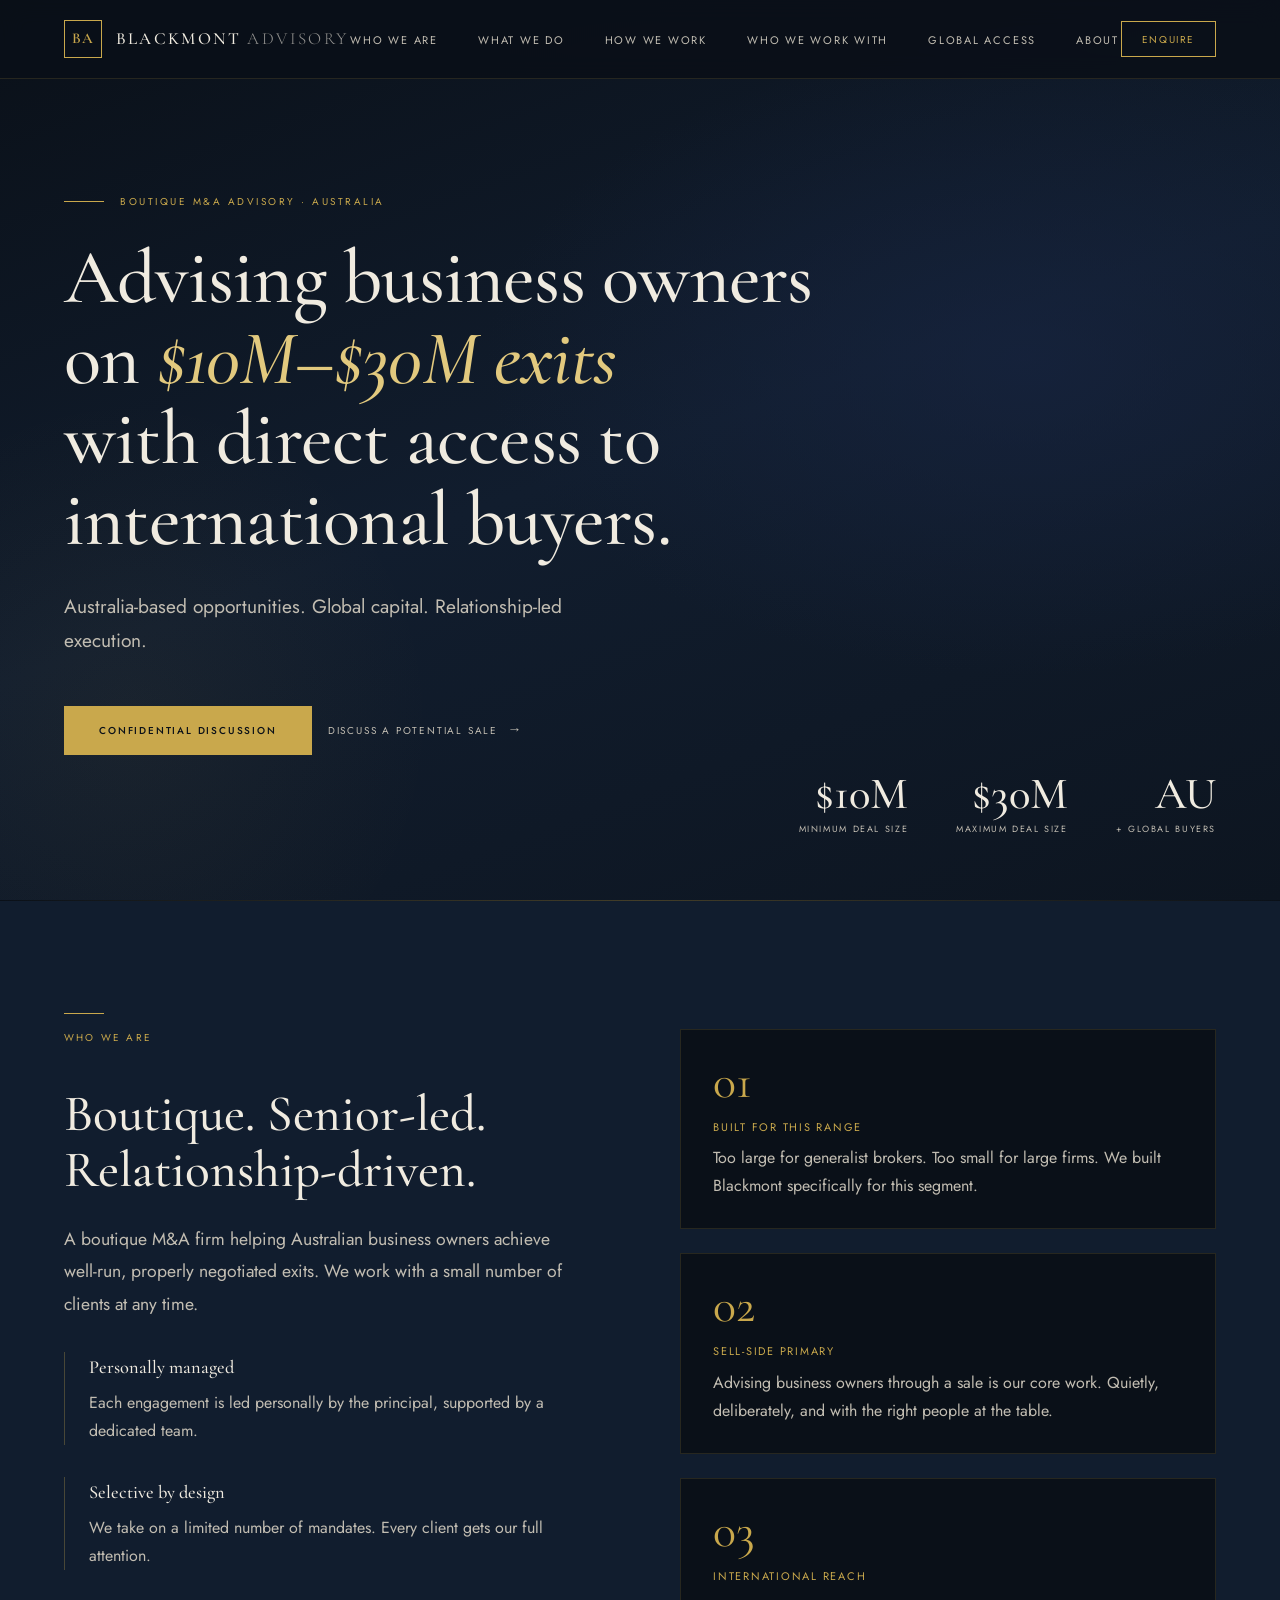
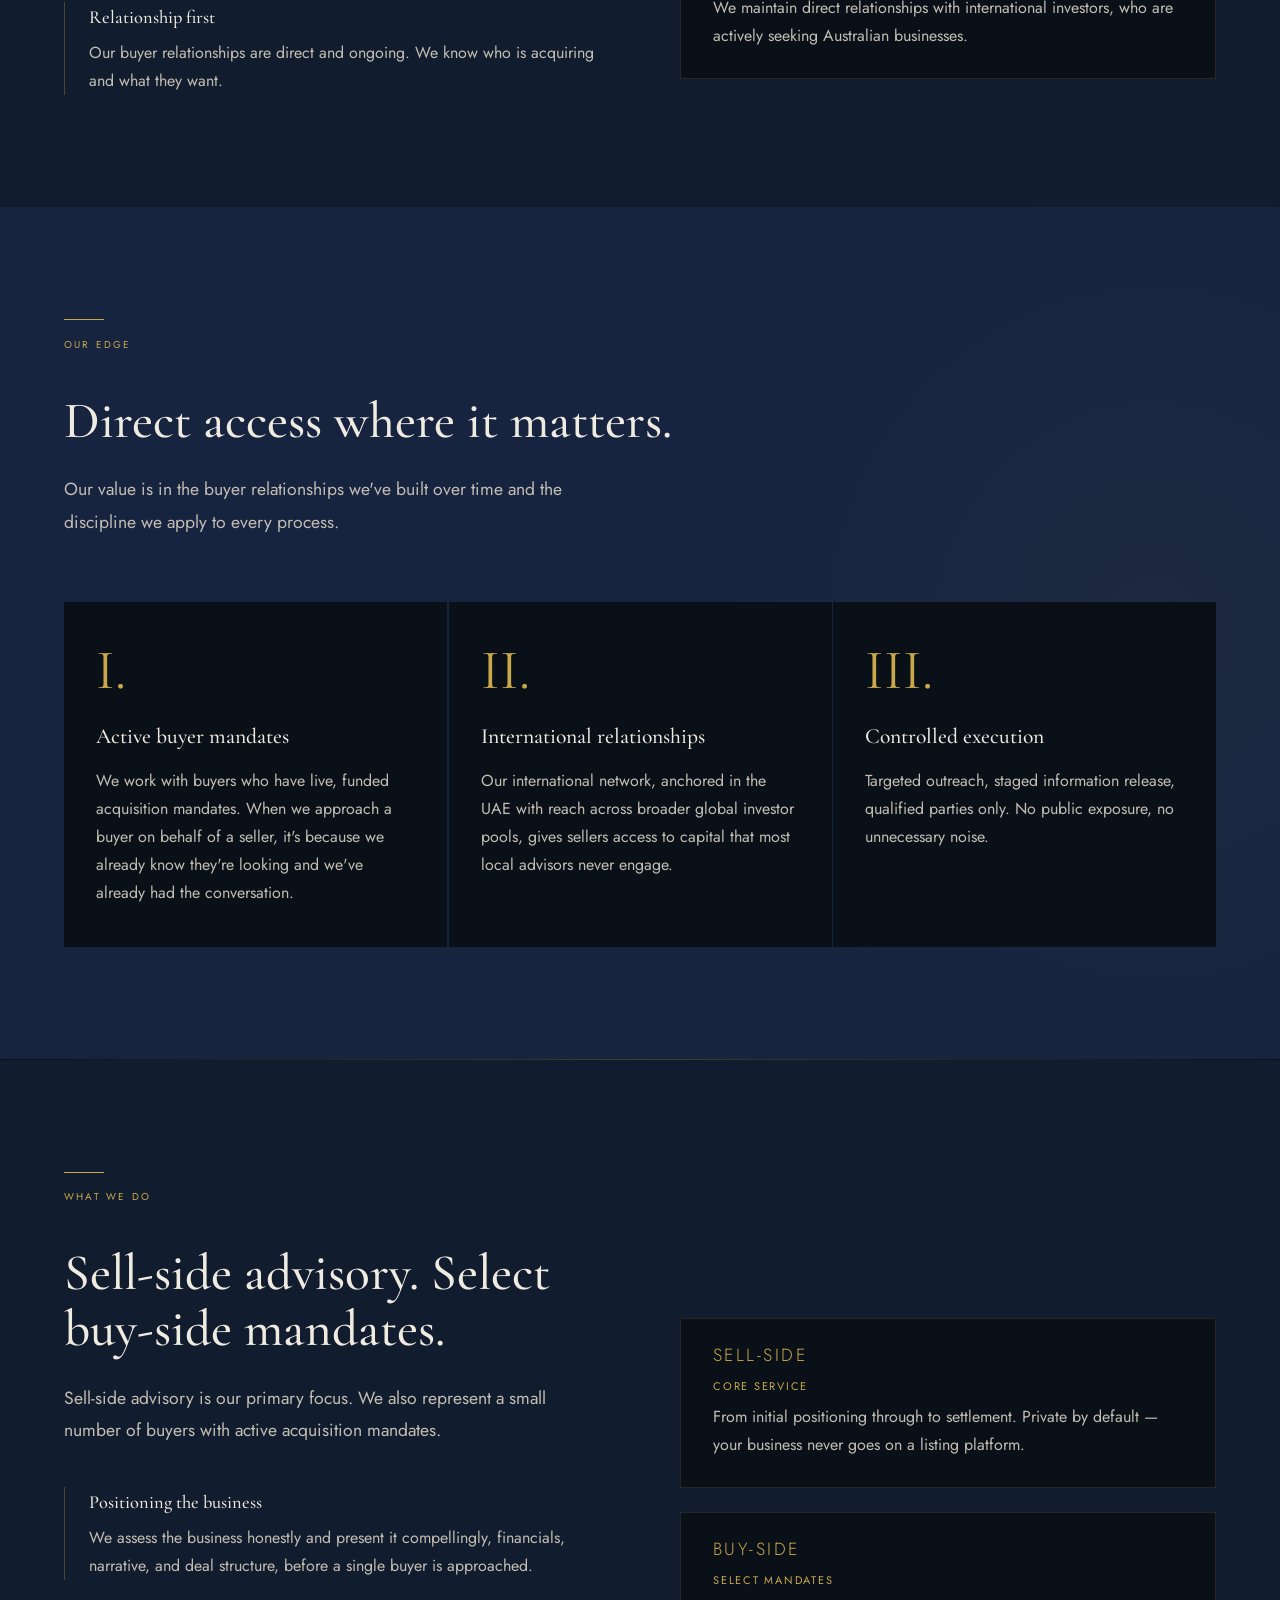
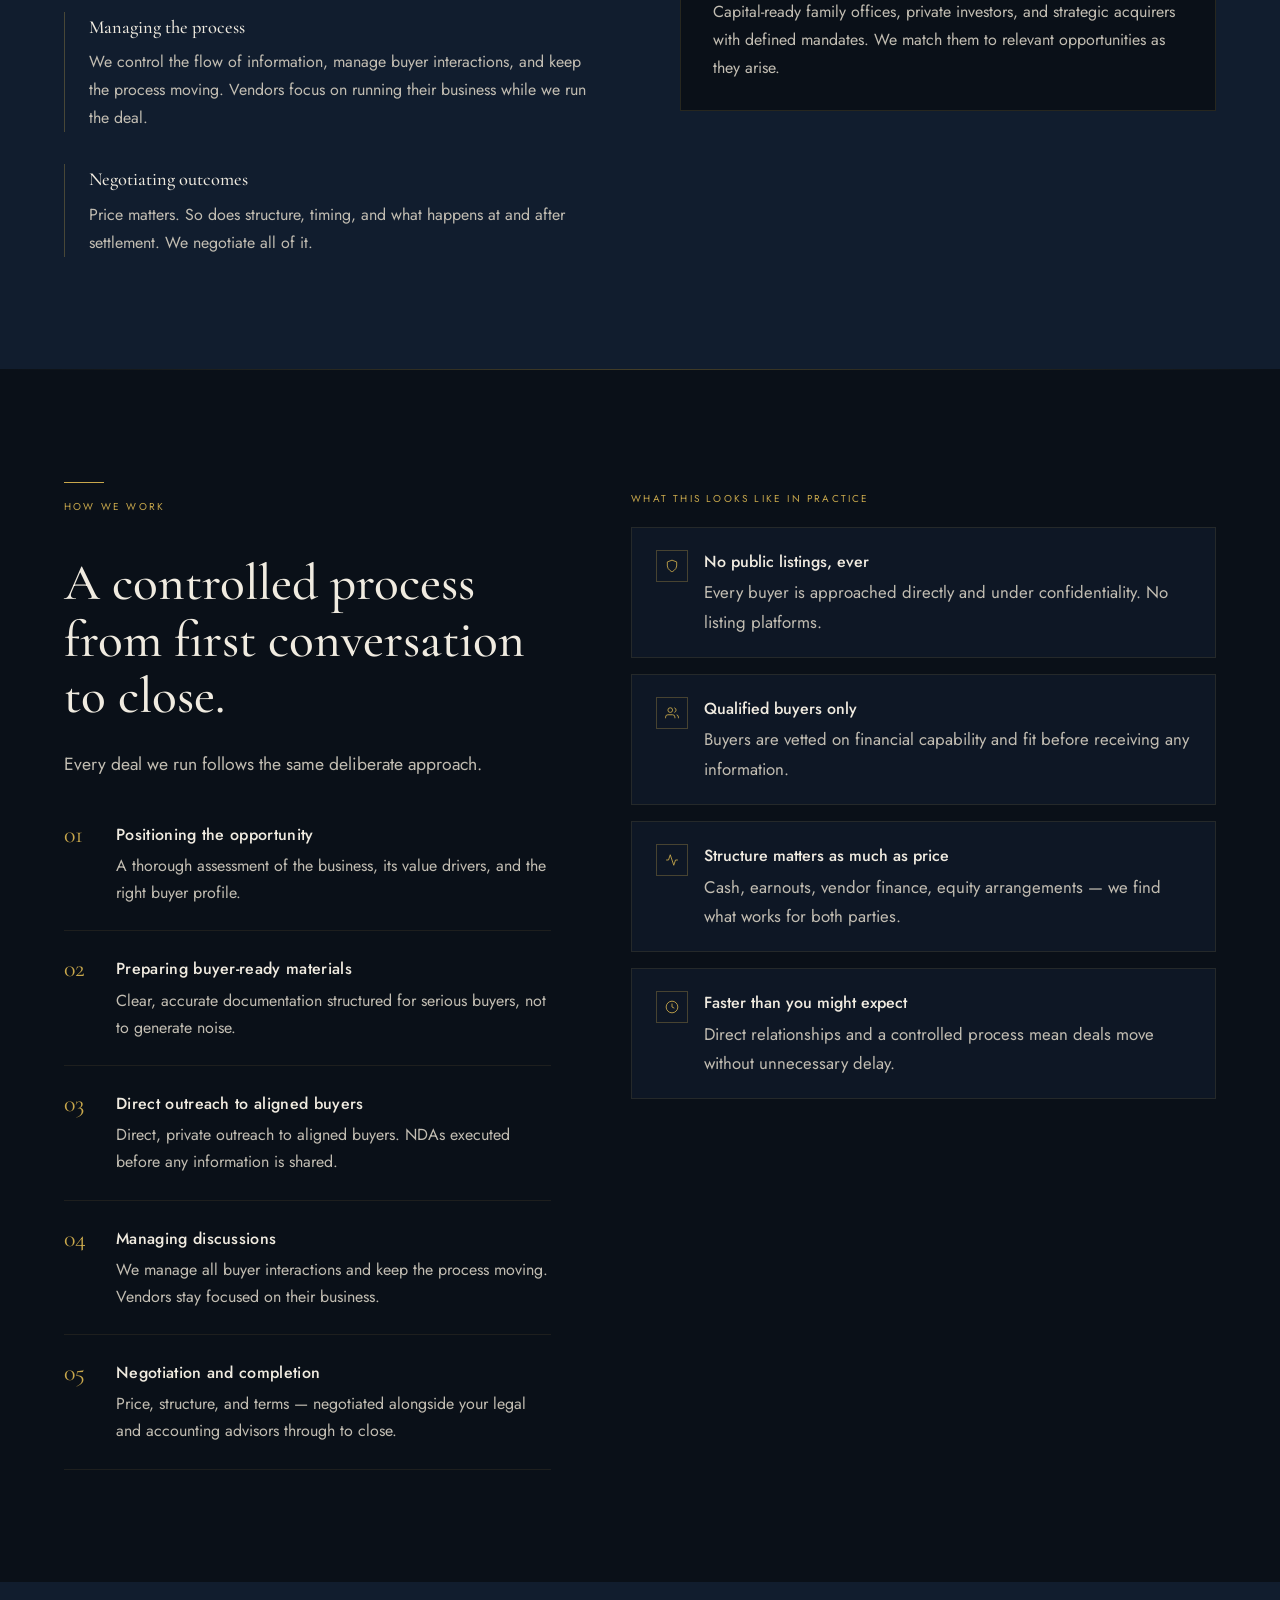
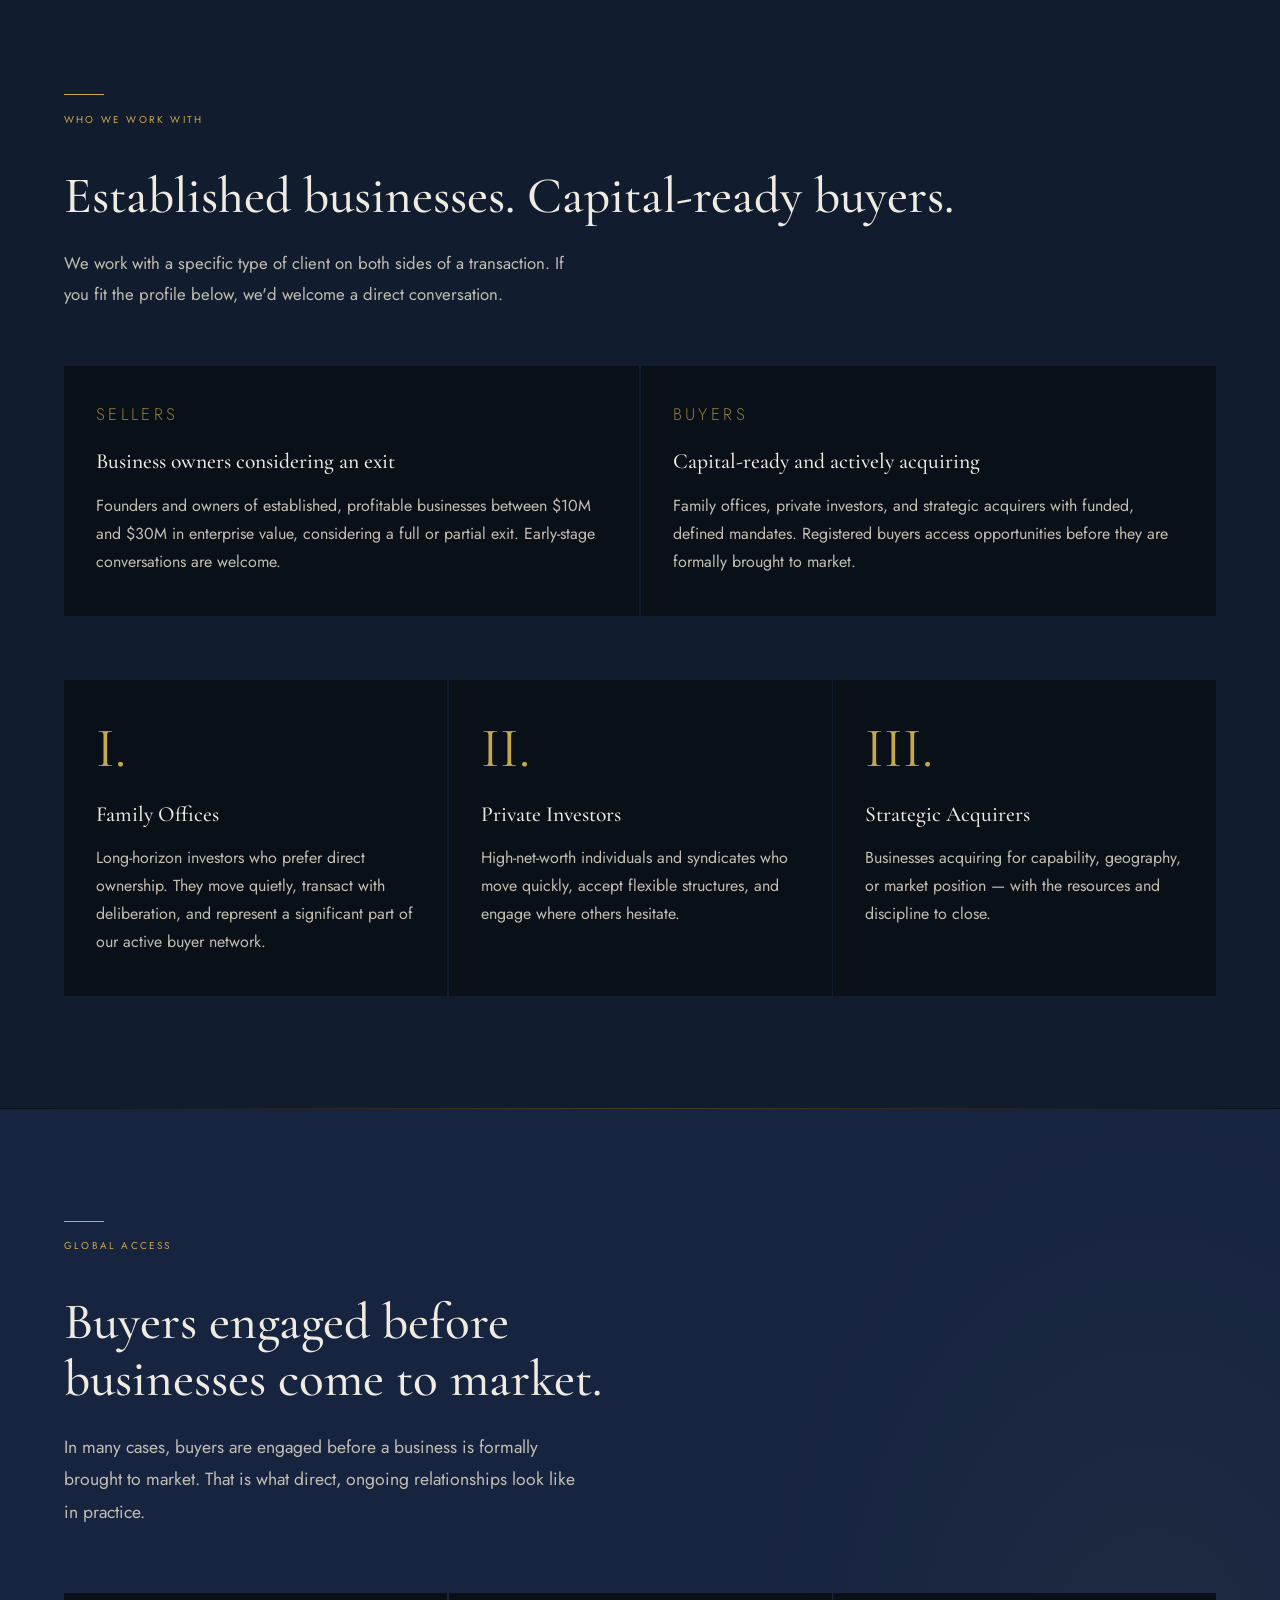
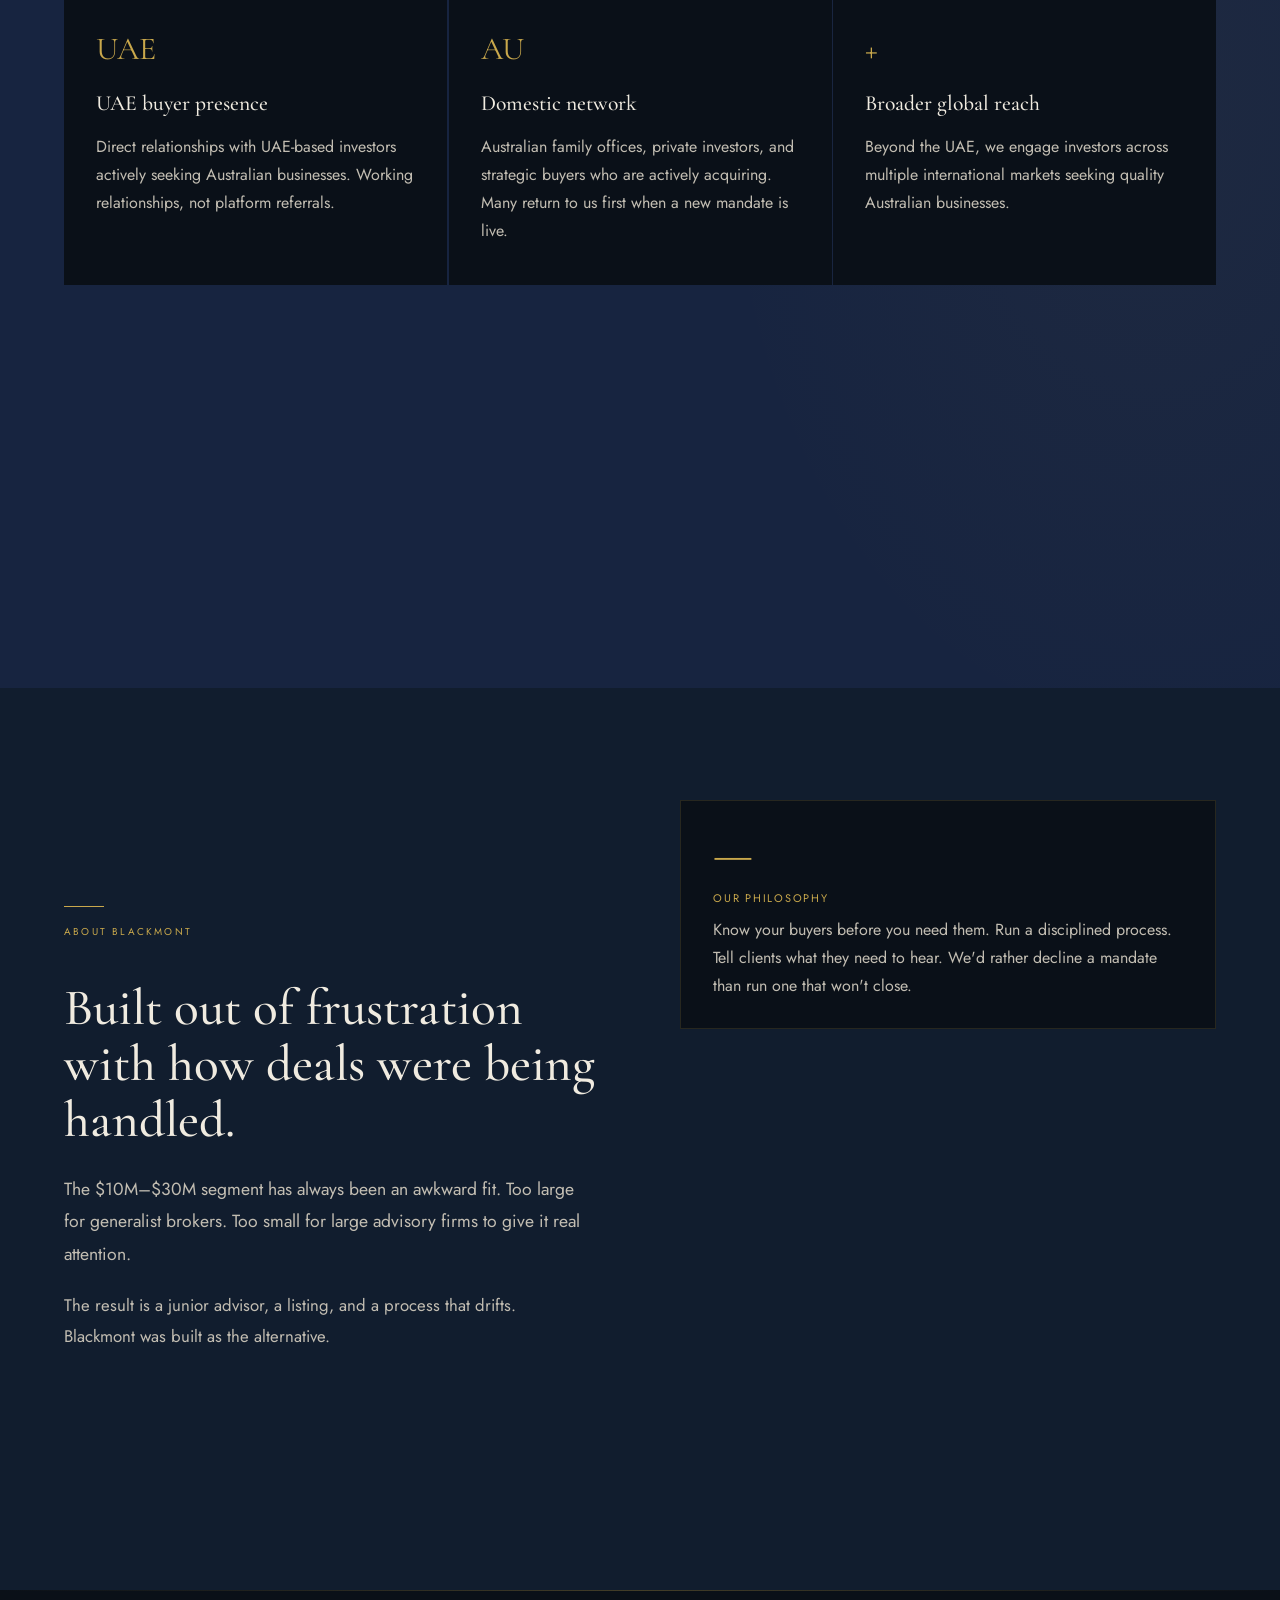
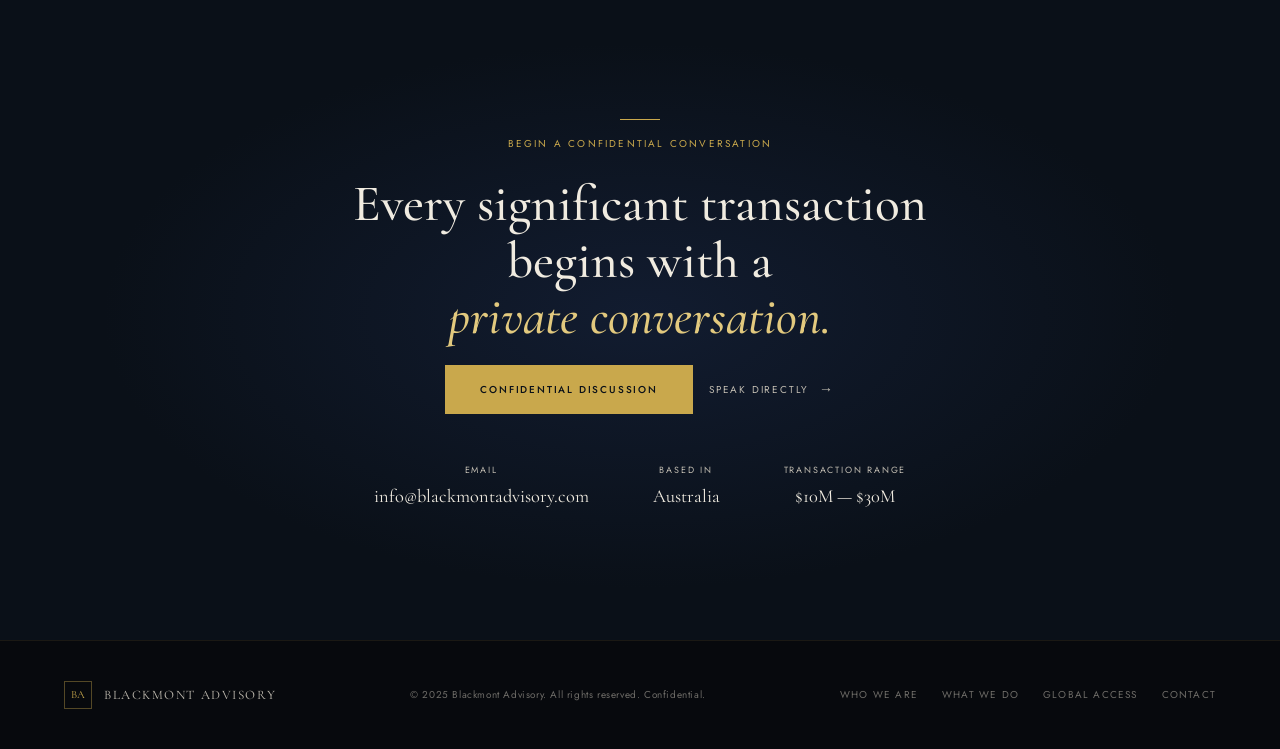
==== commit 17e5a348: "UI updated" ====
--- a/index.html
+++ b/index.html
@@ -435,7 +435,7 @@
       font-family: 'Cormorant Garamond', serif;
       font-size: 1.5rem;
       font-weight: 400;
-      color: rgba(201, 168, 76, 0.35);
+      color: var(--gilt);
       flex-shrink: 0;
       min-width: 28px;
       line-height: 1;
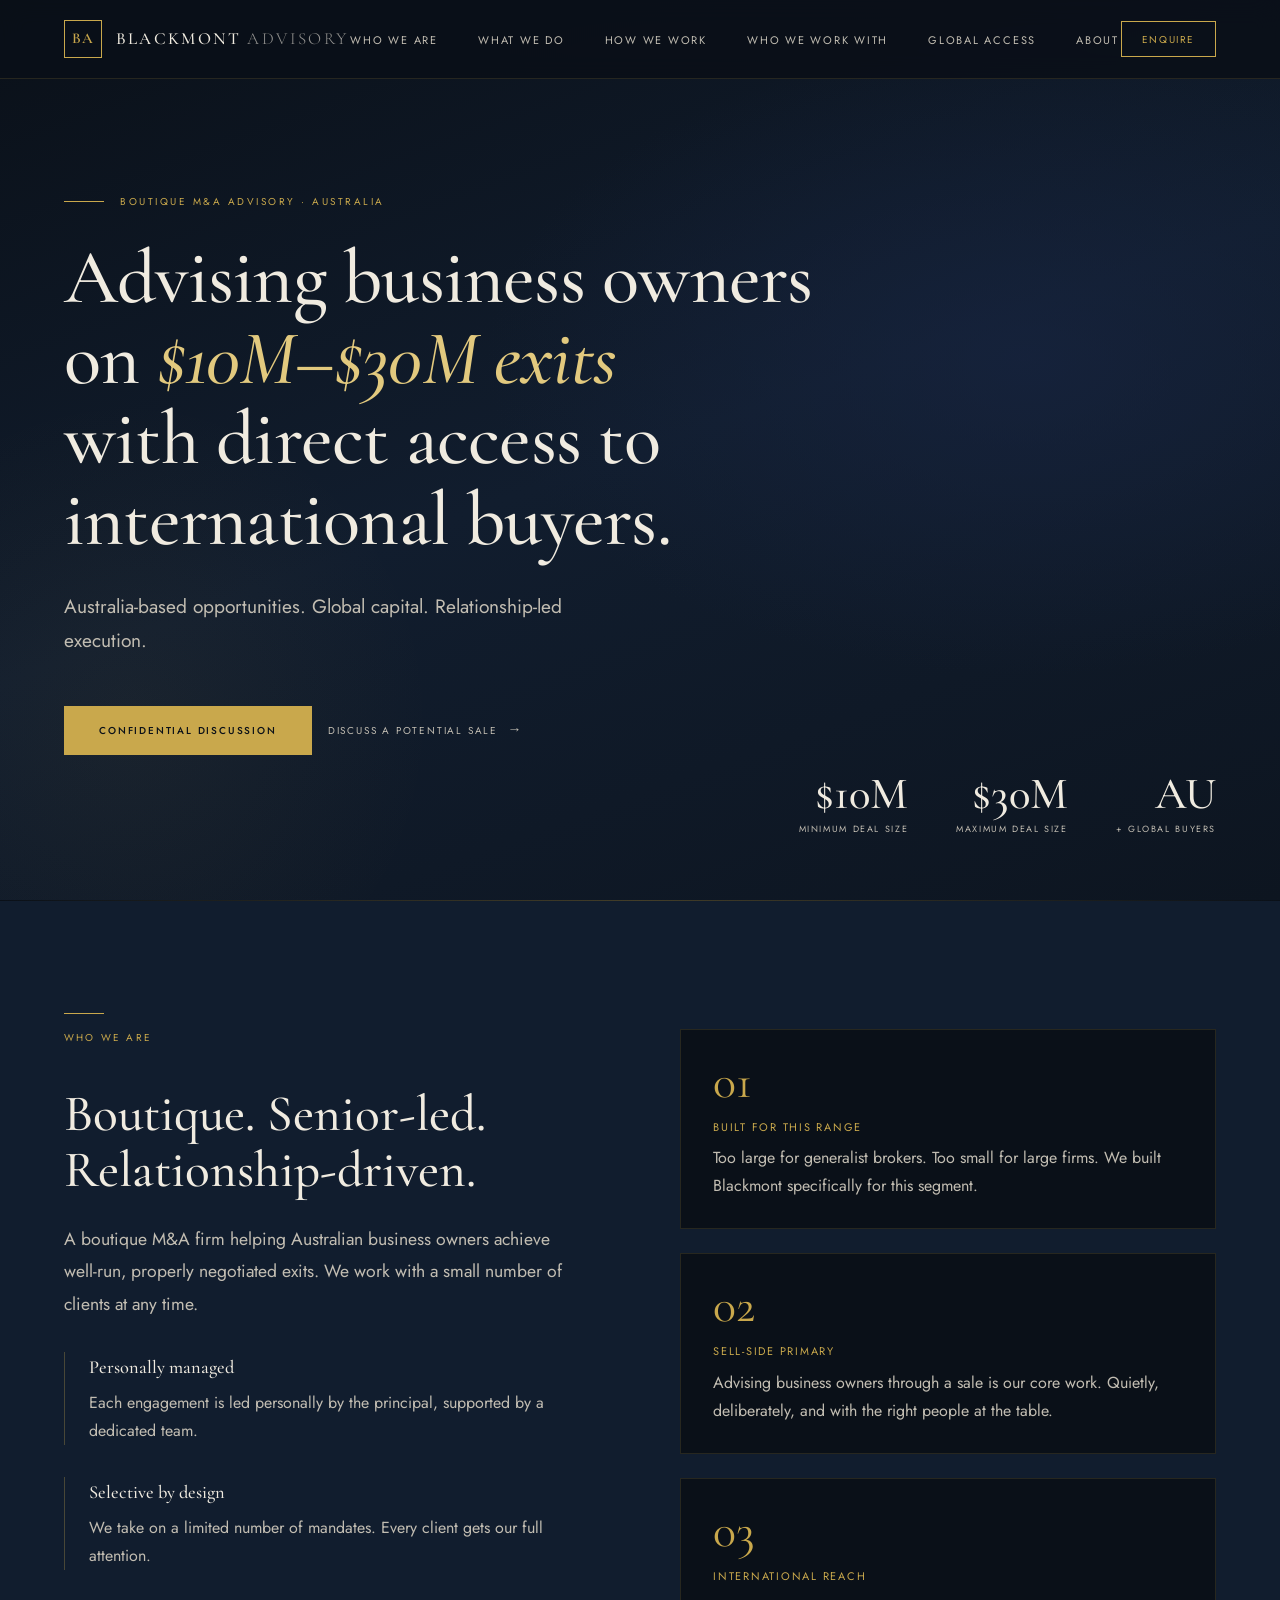
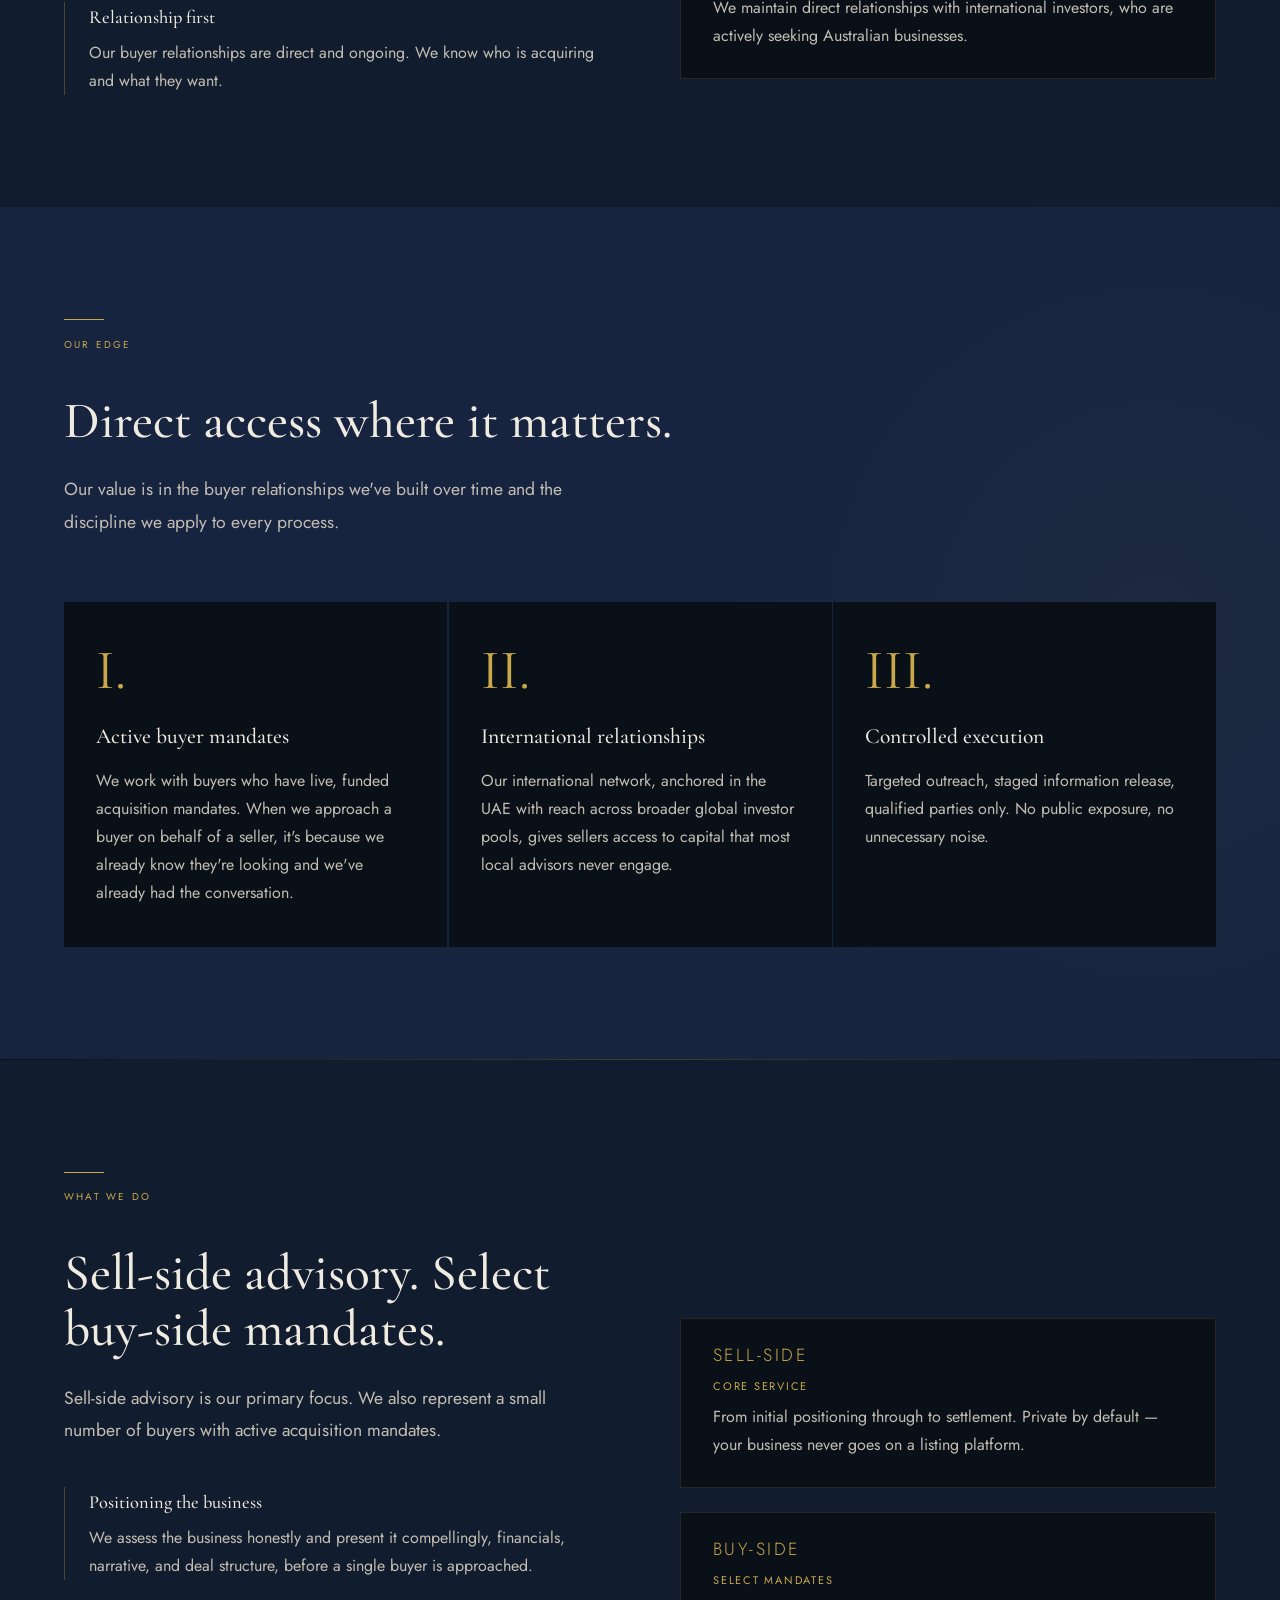
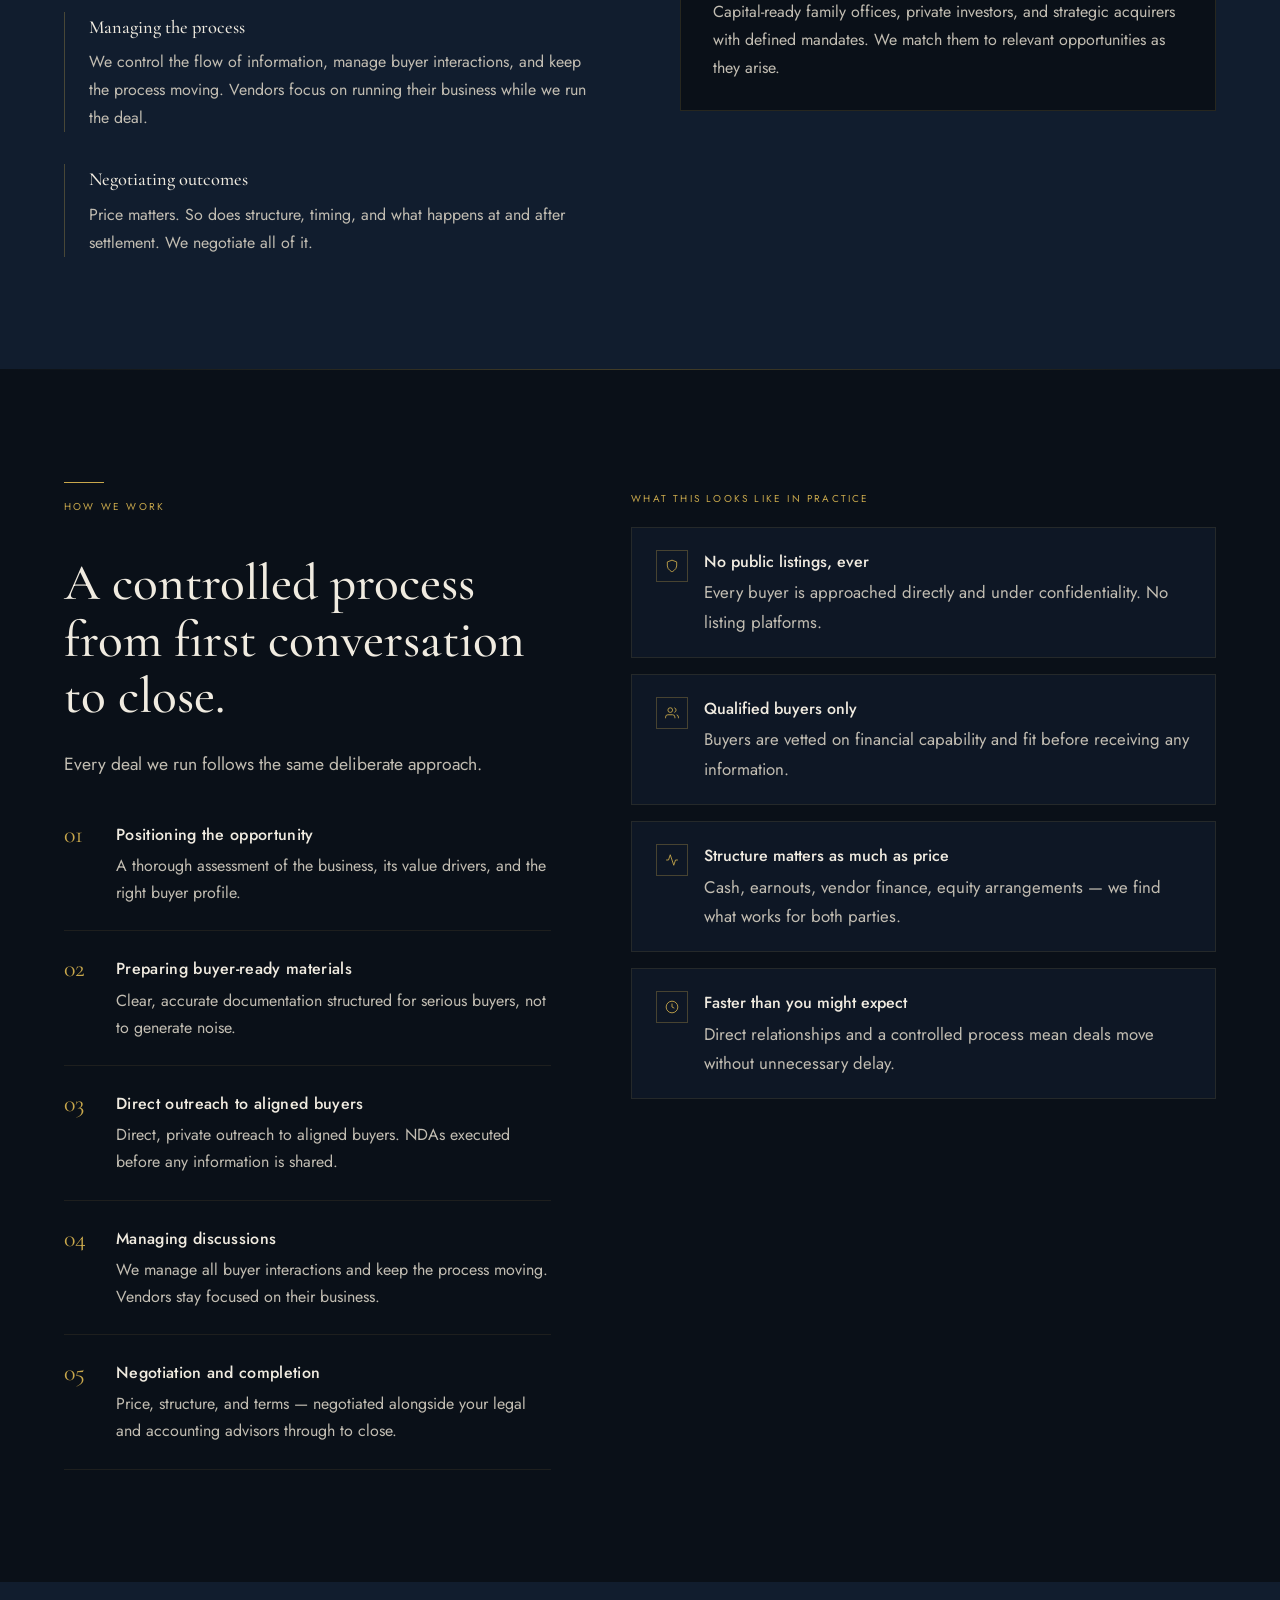
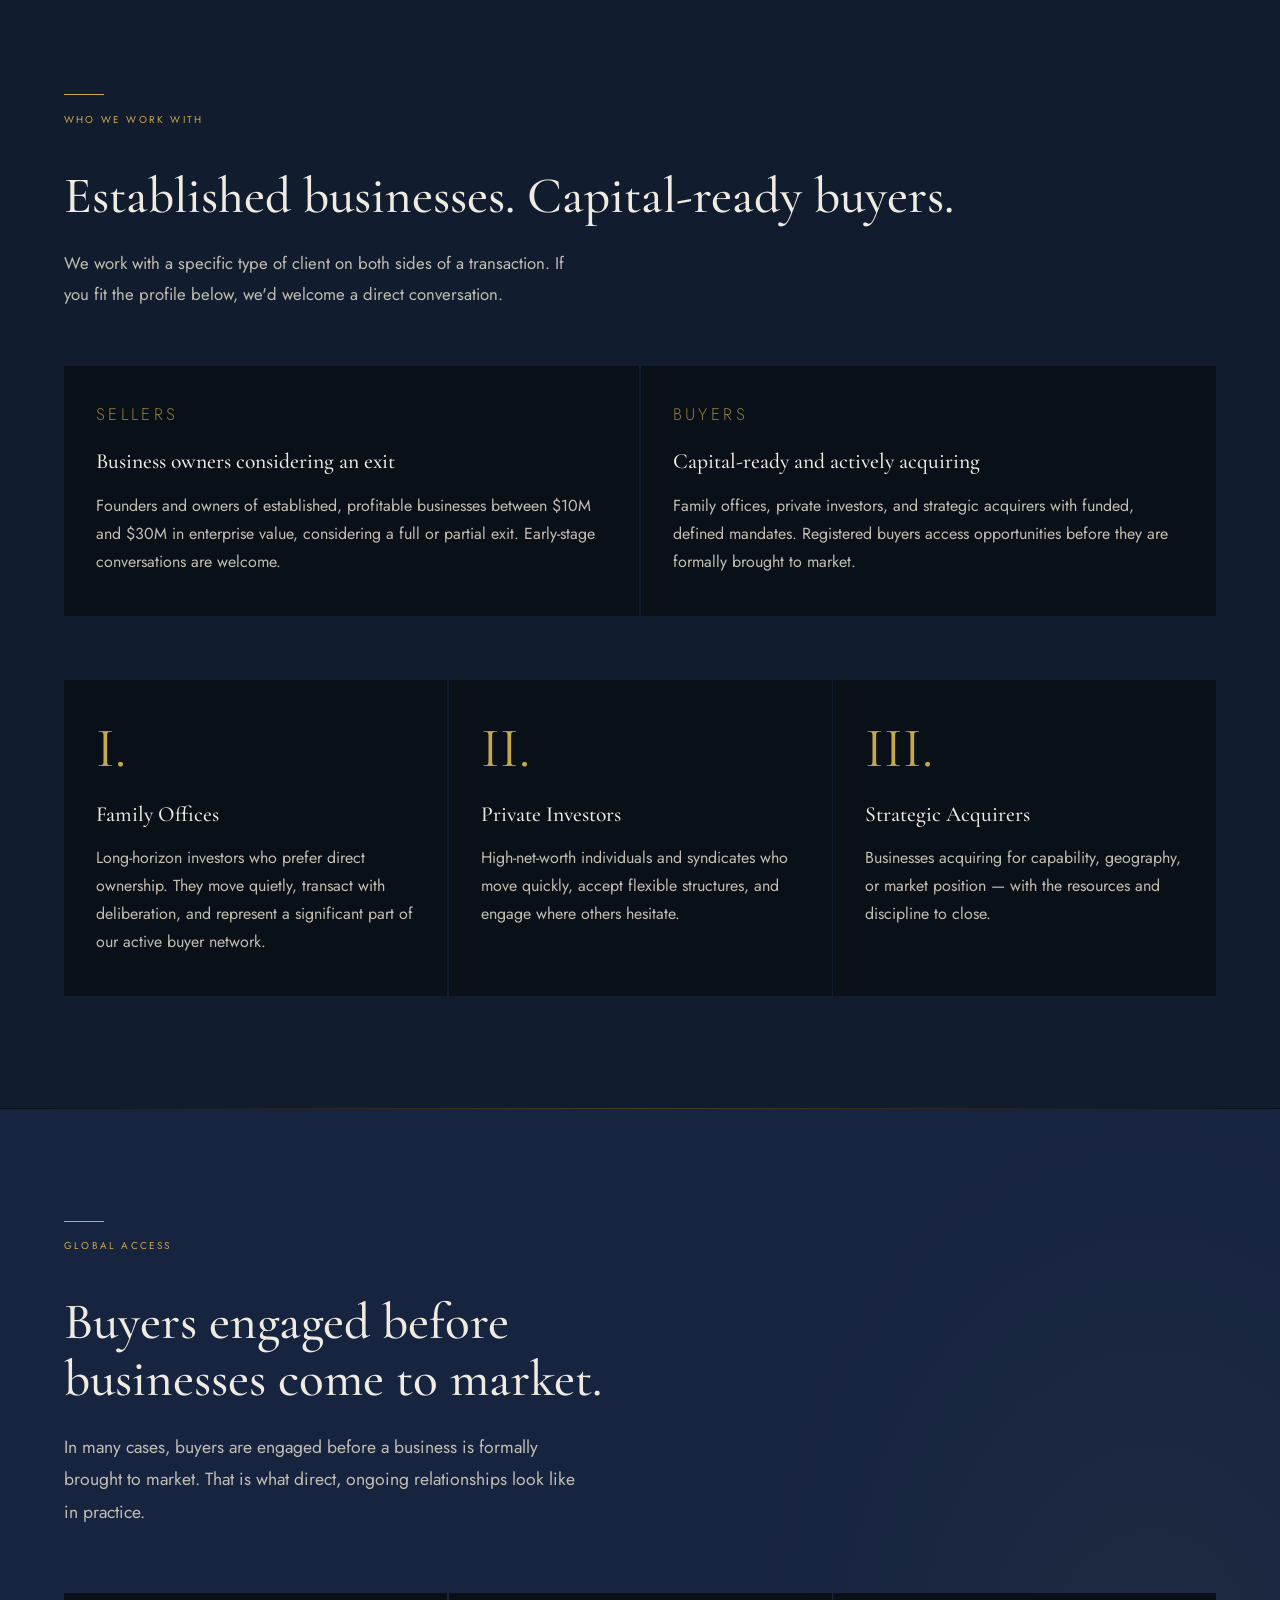
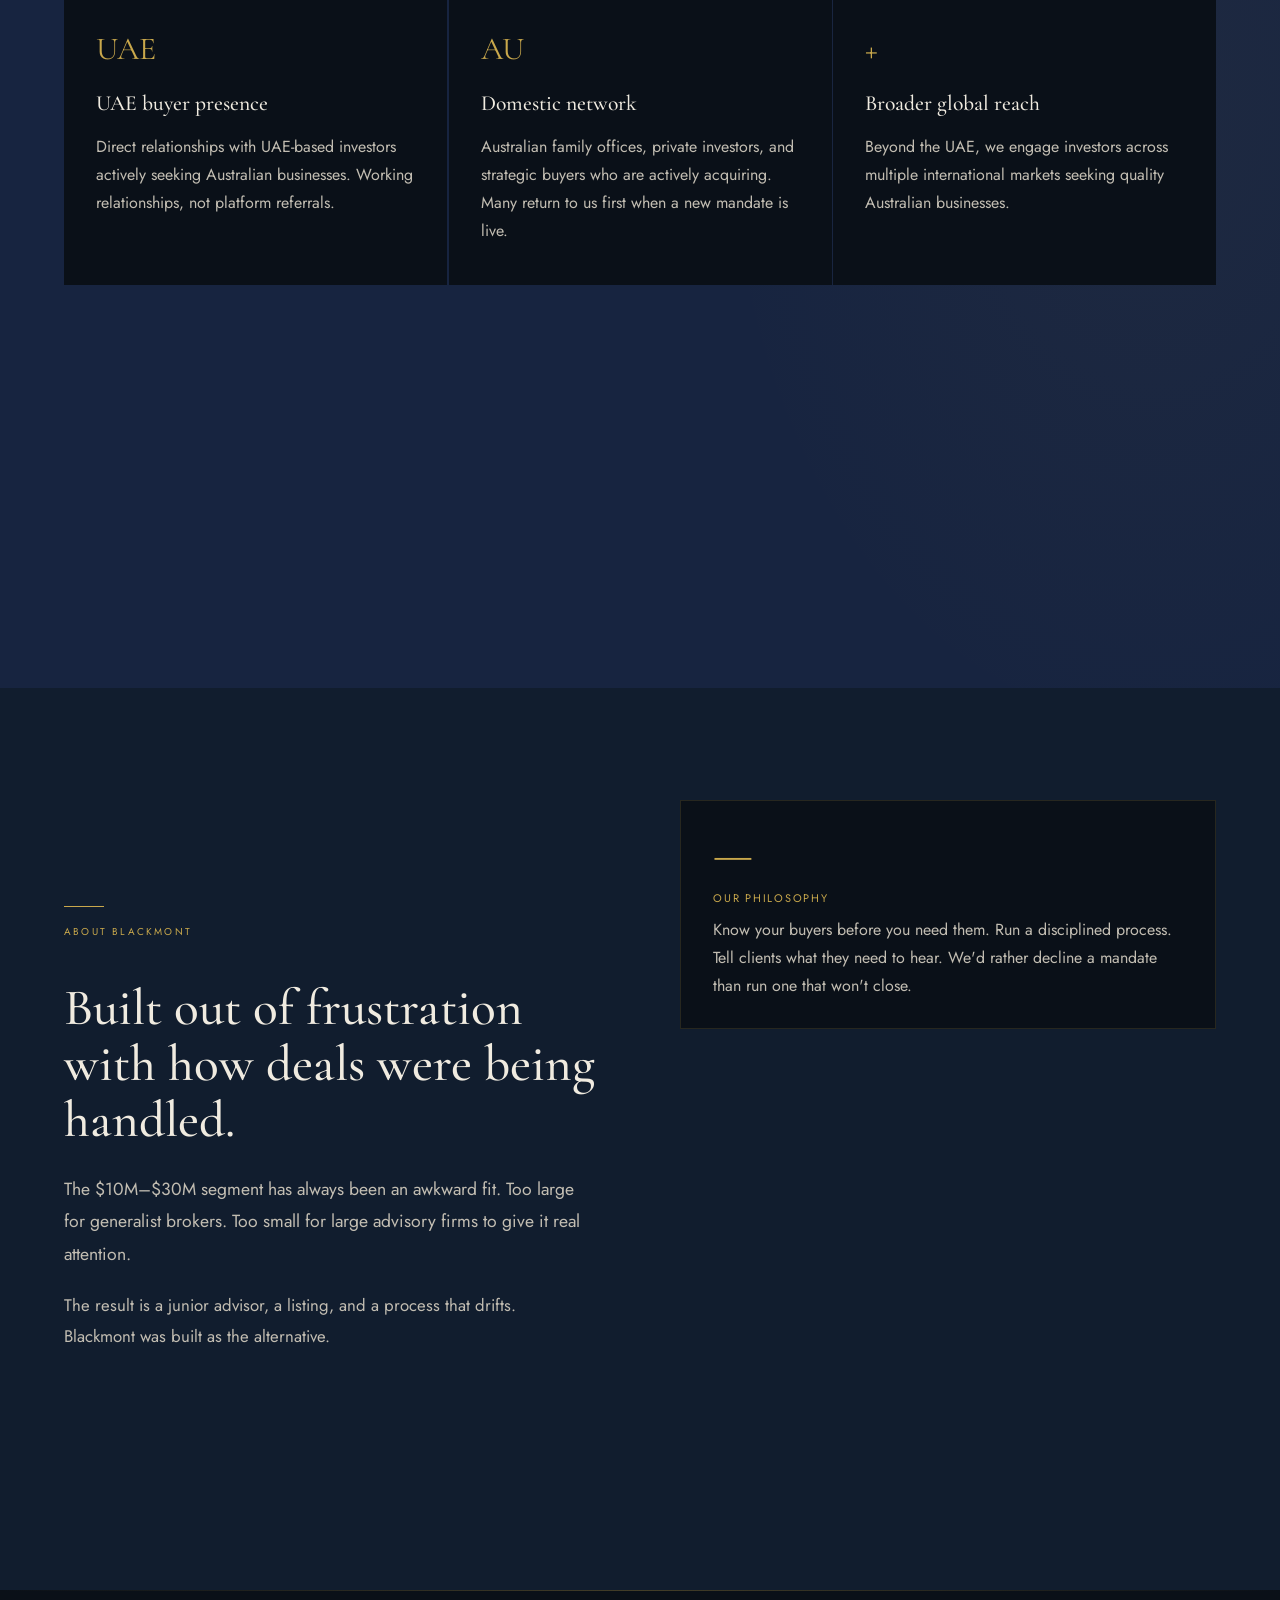
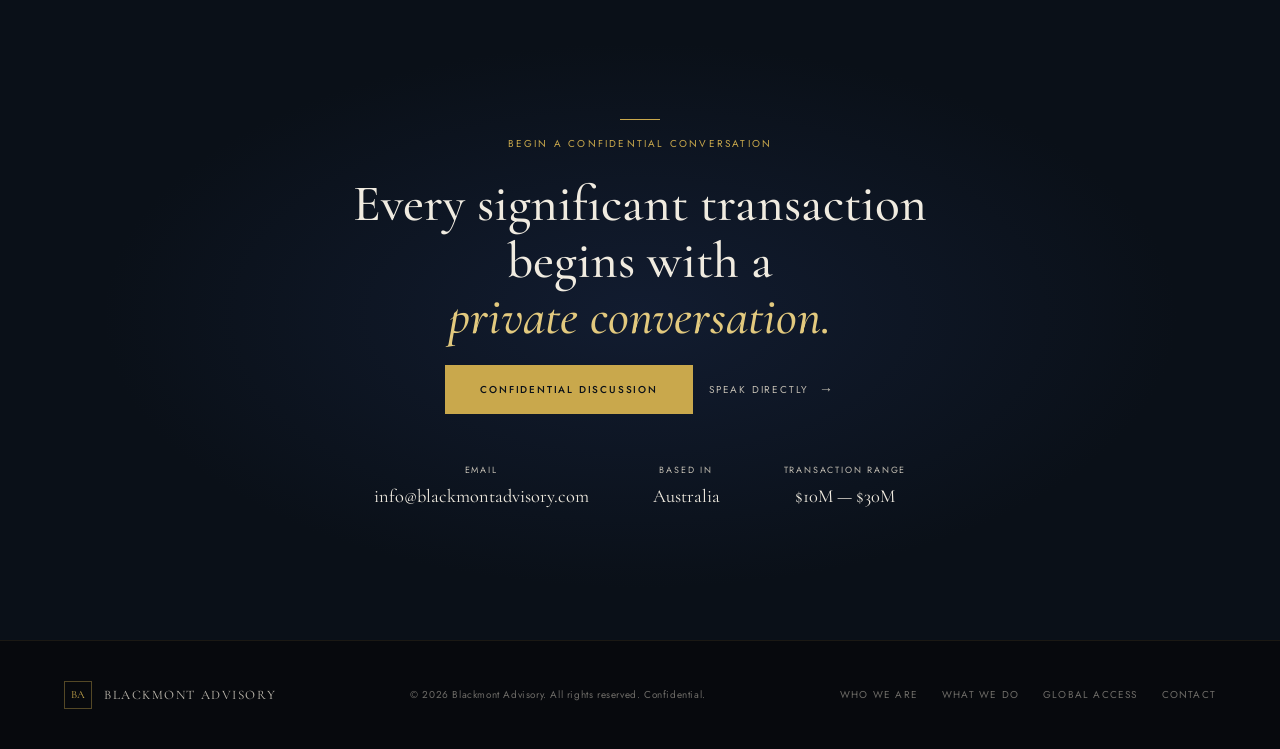
==== commit f945fafc: "UI updated" ====
--- a/index.html
+++ b/index.html
@@ -1630,7 +1630,7 @@
       <div class="footer-mono"><span>BA</span></div>
       <span class="footer-name">Blackmont Advisory</span>
     </div>
-    <span class="footer-copy">© 2025 Blackmont Advisory. All rights reserved. Confidential.</span>
+    <span class="footer-copy">© 2026 Blackmont Advisory. All rights reserved. Confidential.</span>
     <div class="footer-links">
       <a href="#who-we-are">Who We Are</a>
       <a href="#what-we-do">What We Do</a>
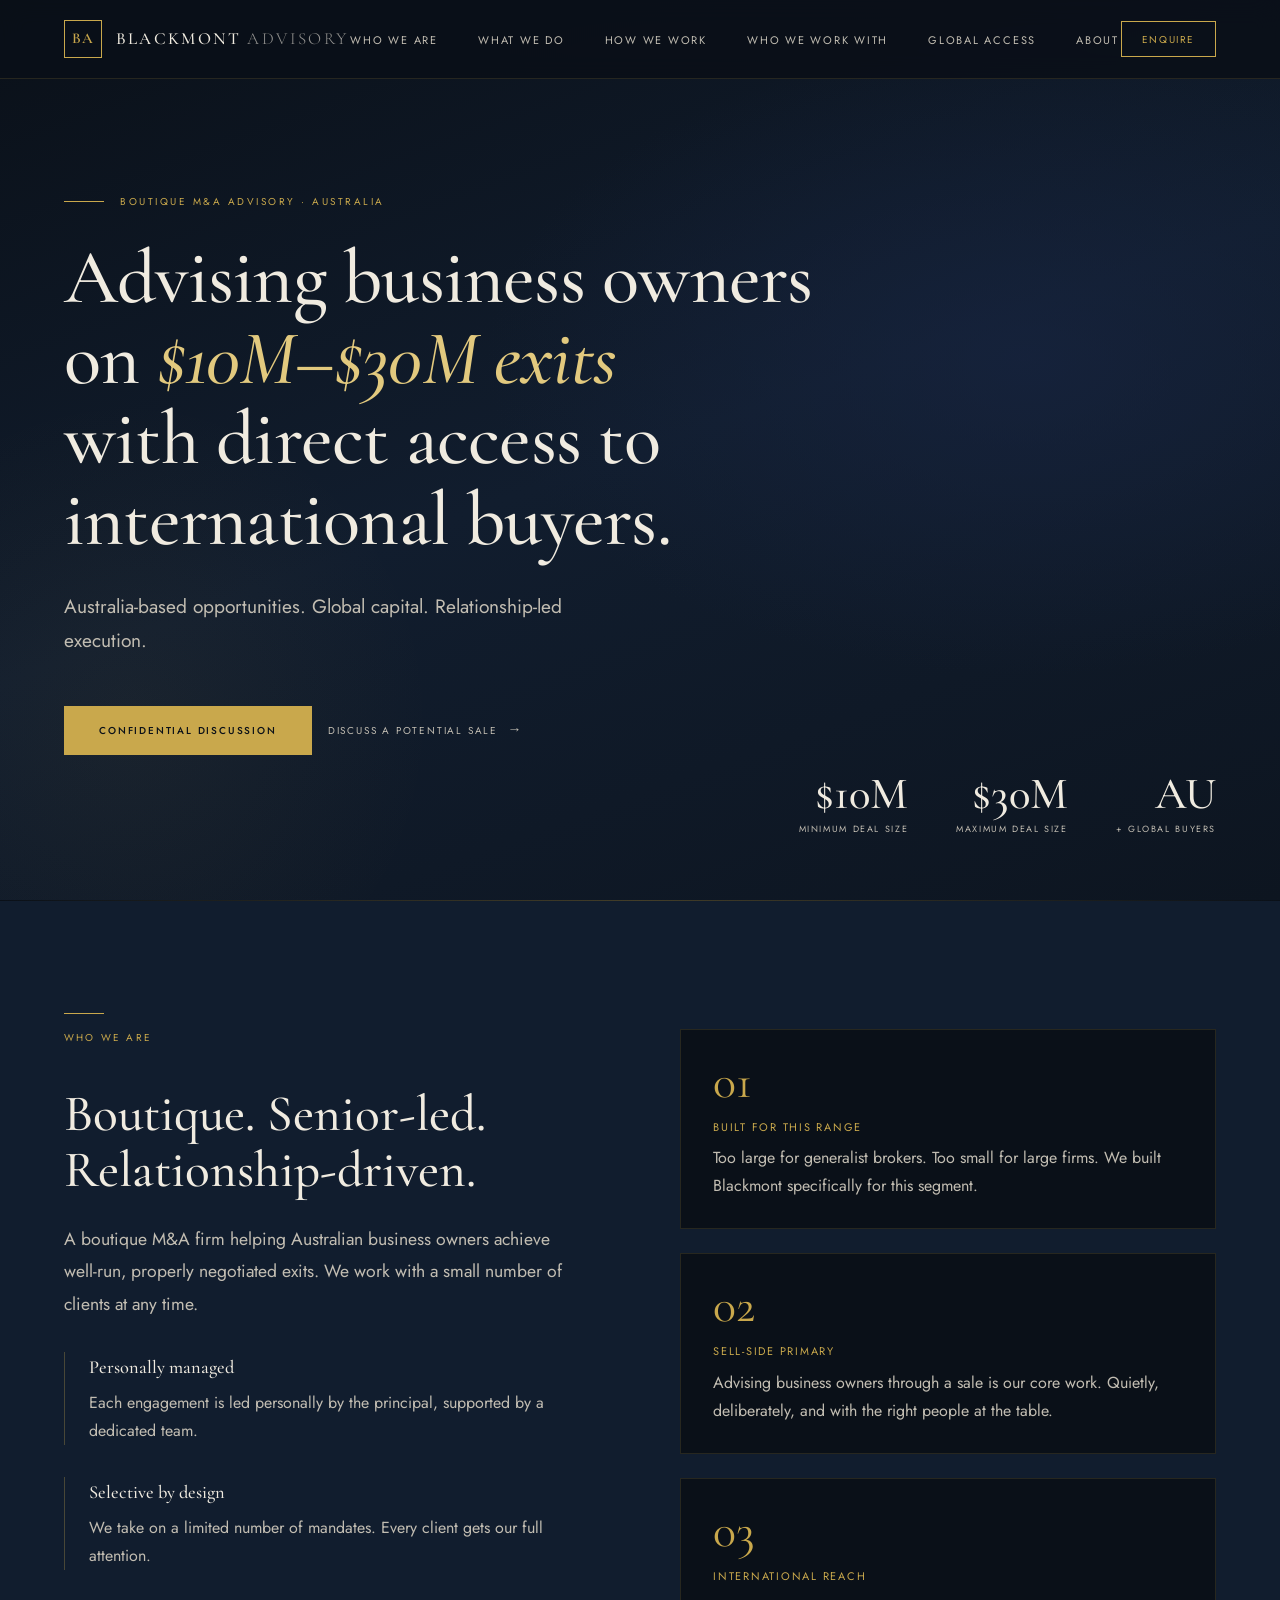
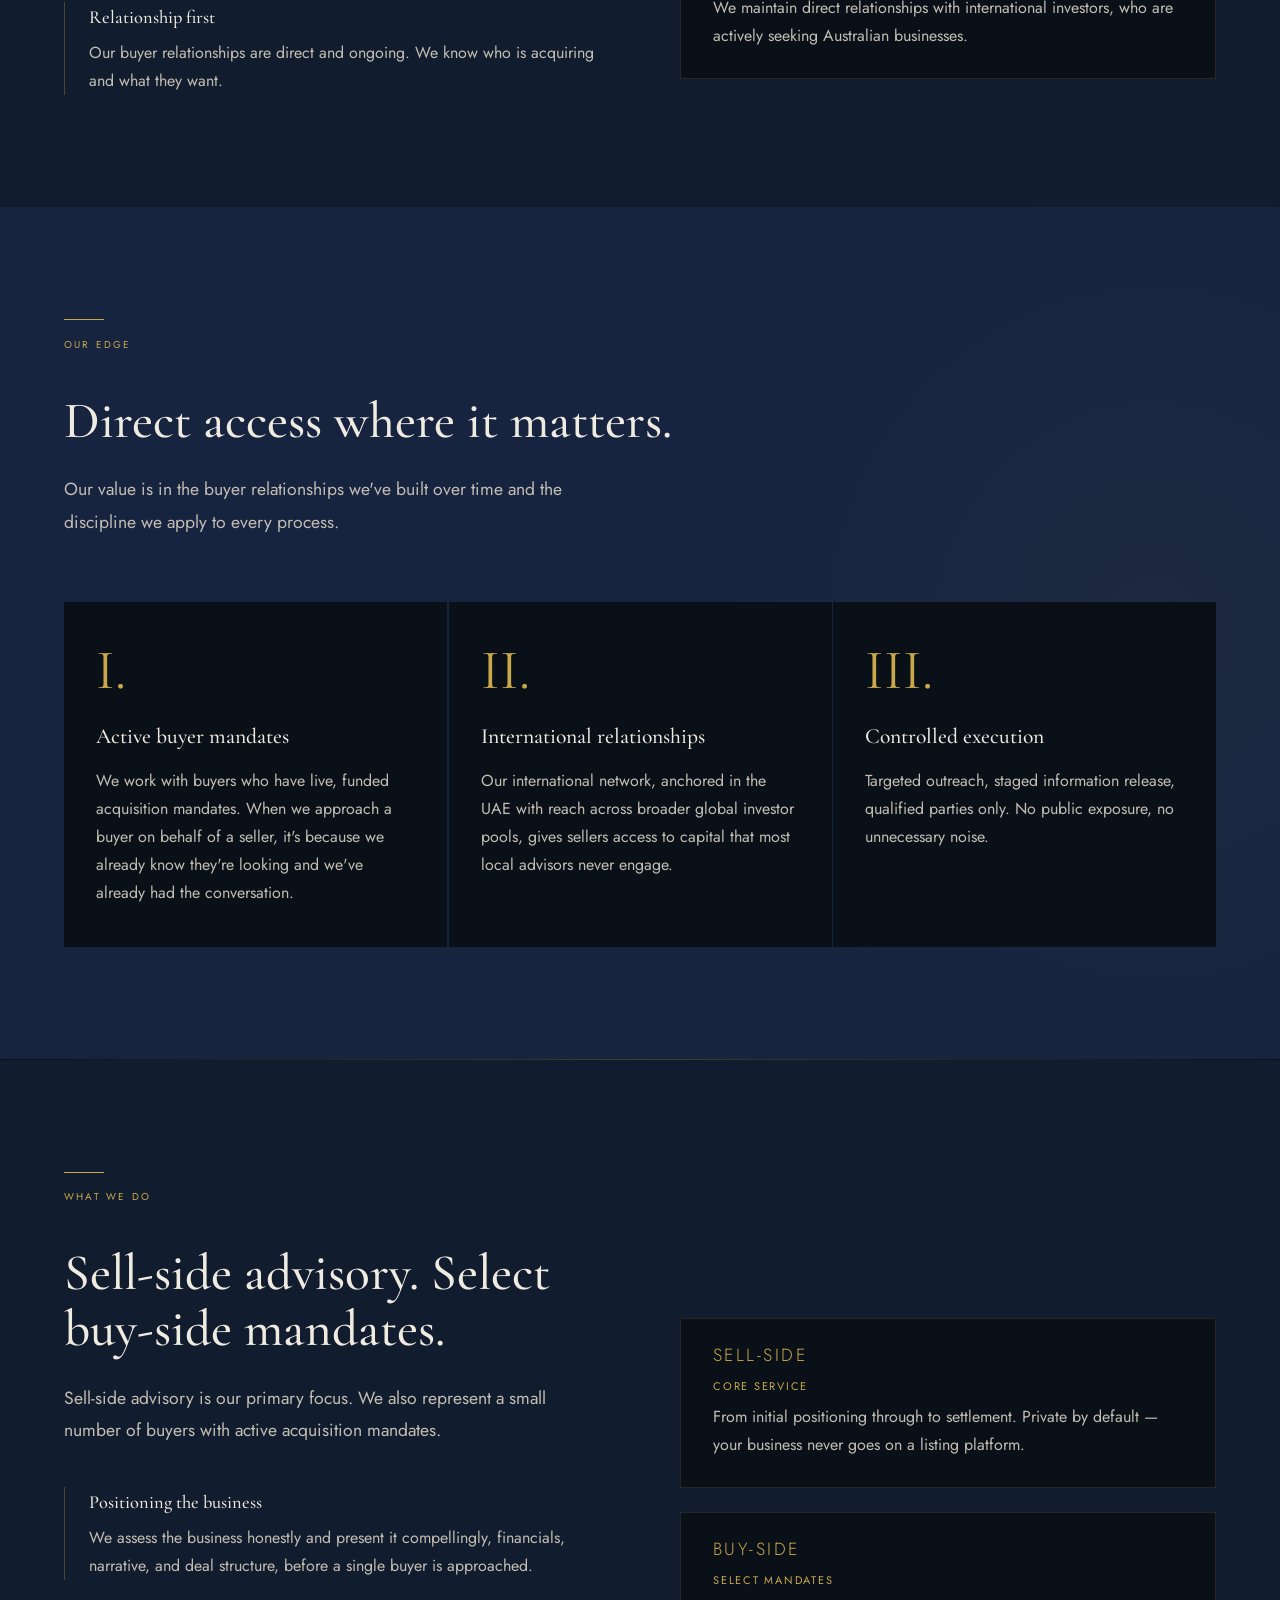
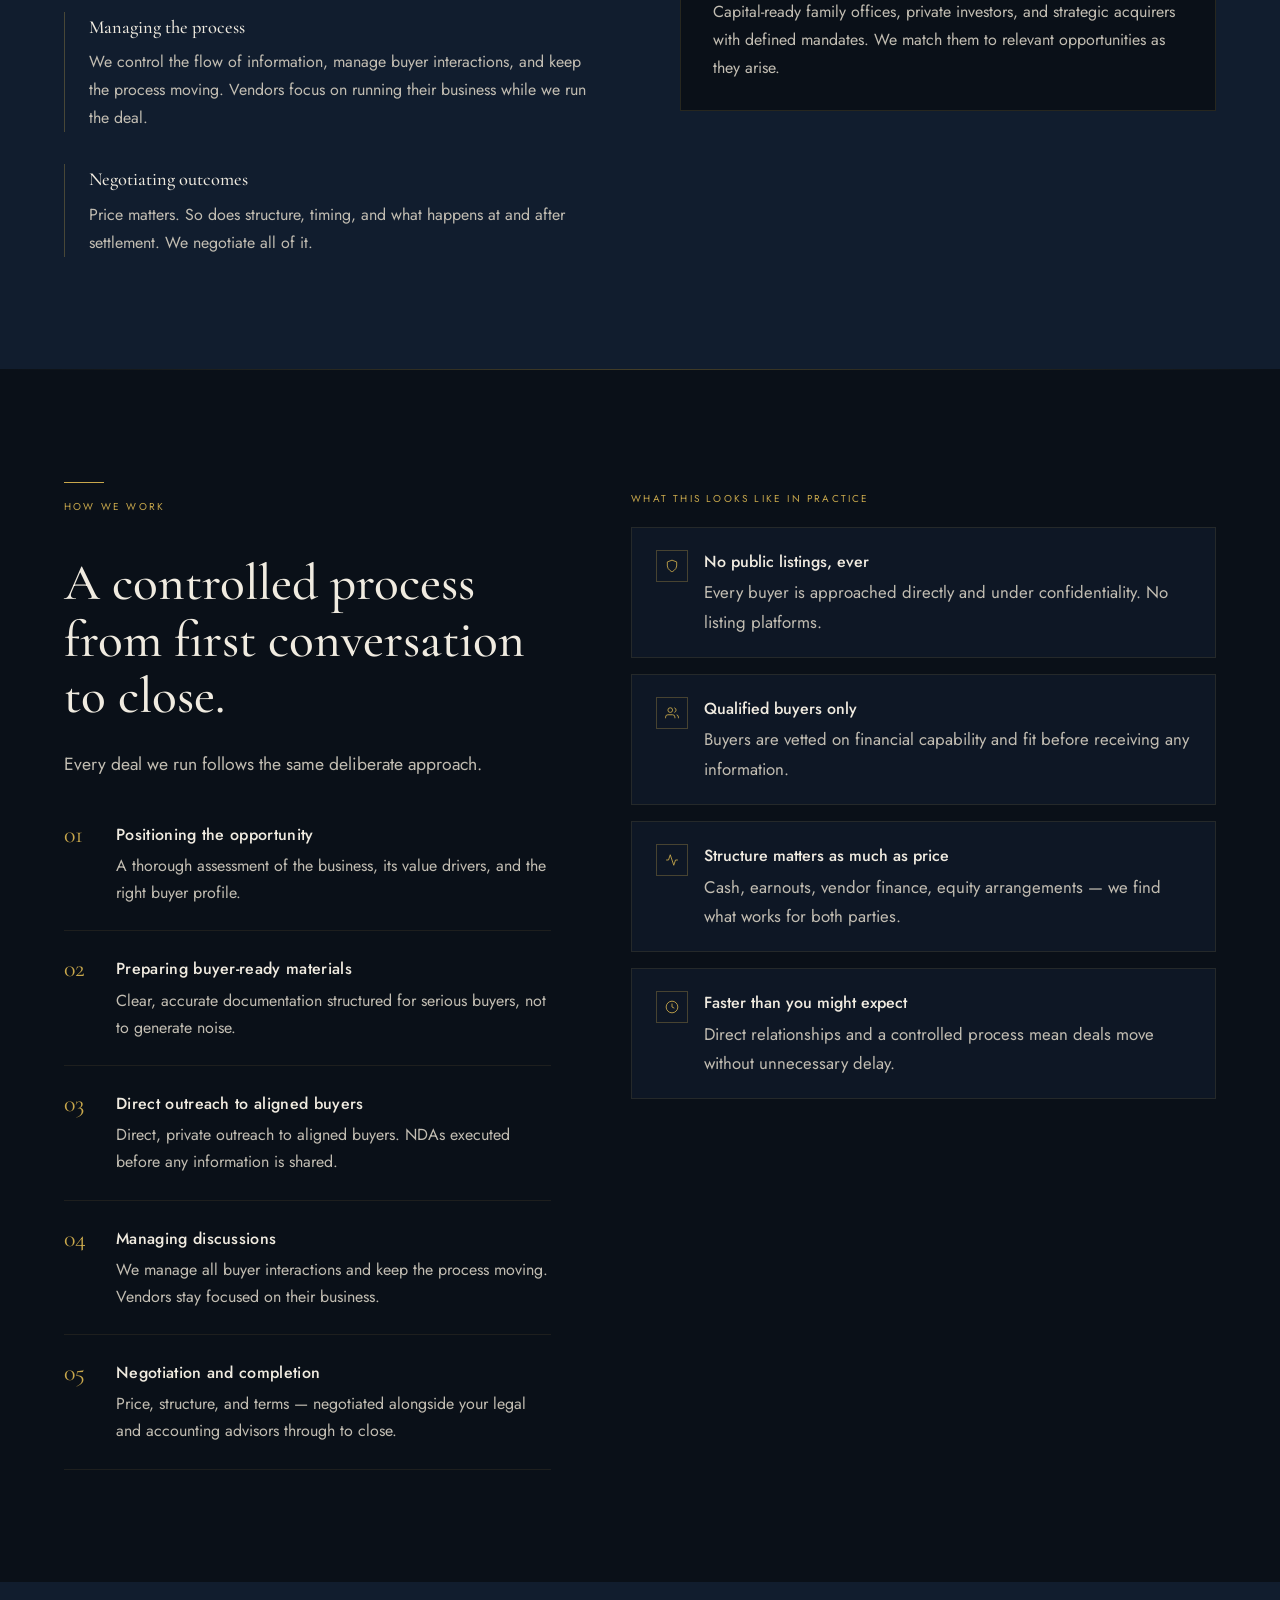
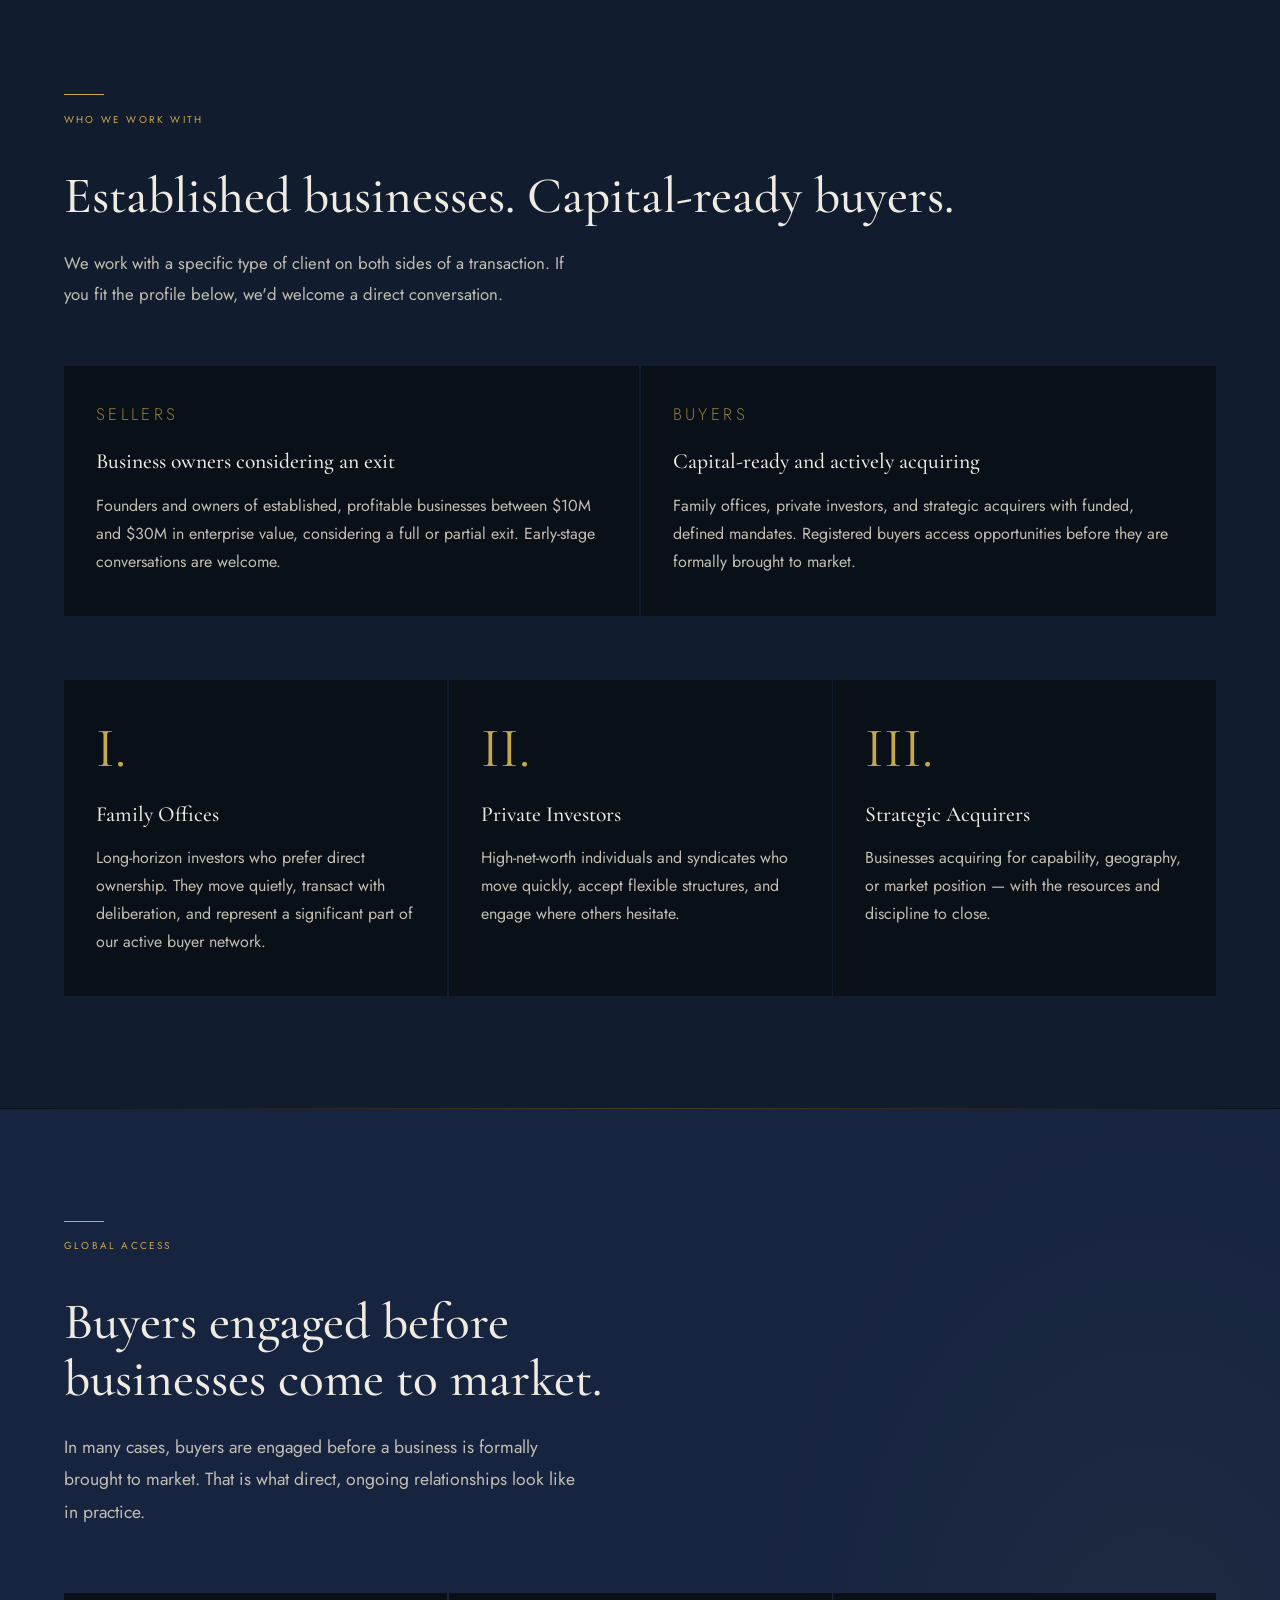
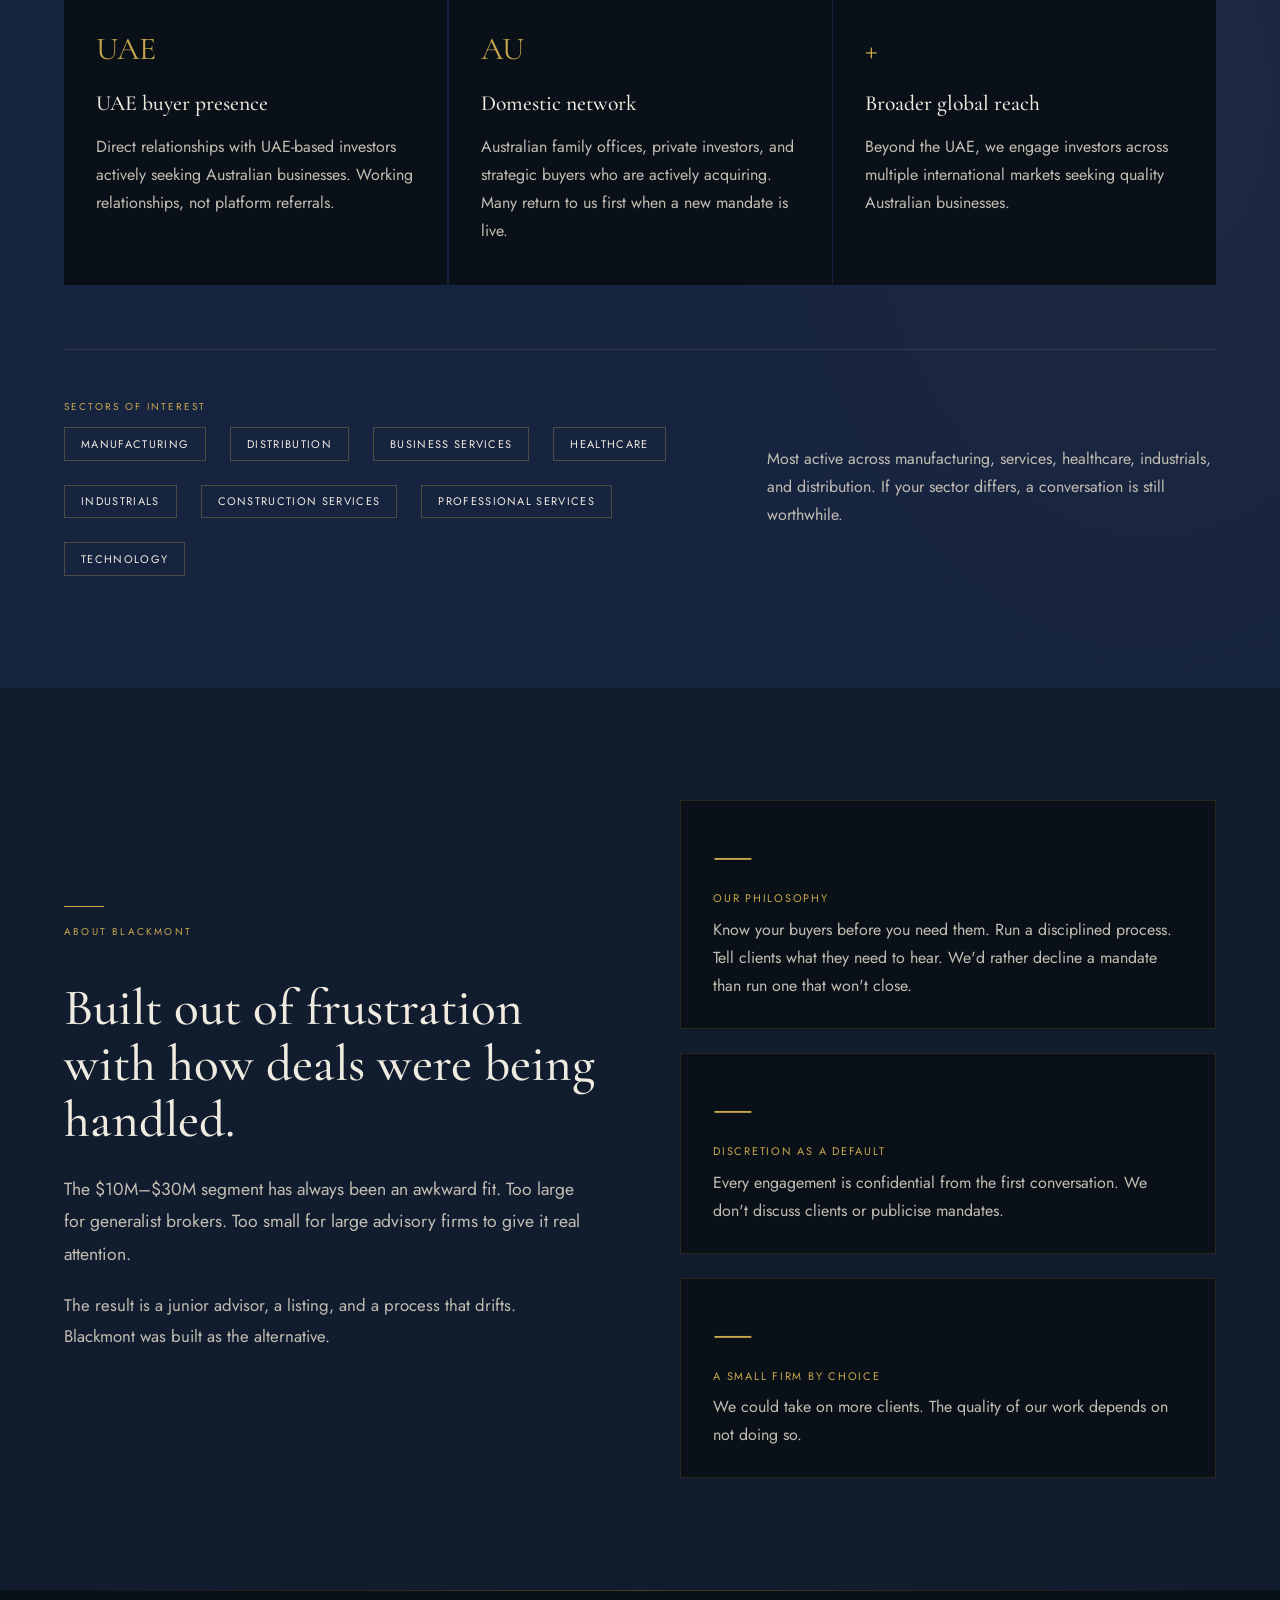
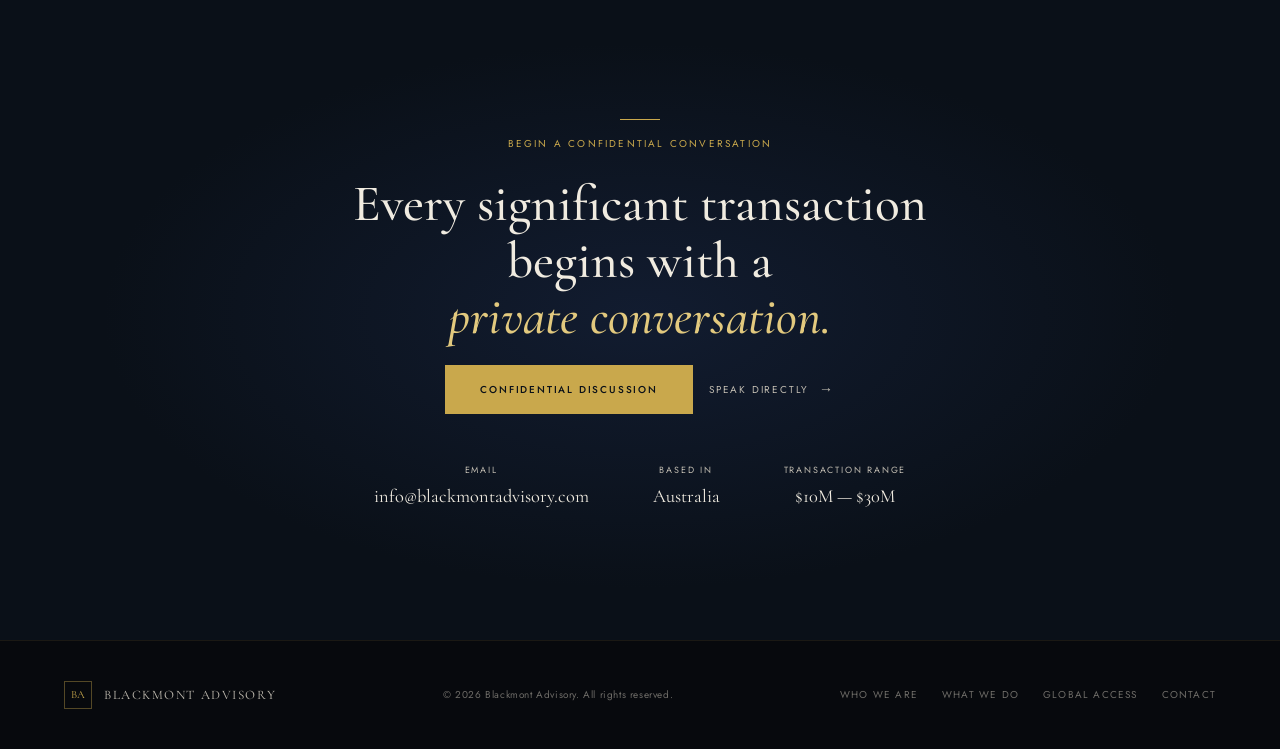
==== commit 94e1f553: "latest" ====
--- a/index.html
+++ b/index.html
@@ -1630,7 +1630,7 @@
       <div class="footer-mono"><span>BA</span></div>
       <span class="footer-name">Blackmont Advisory</span>
     </div>
-    <span class="footer-copy">© 2026 Blackmont Advisory. All rights reserved. Confidential.</span>
+    <span class="footer-copy">© 2026 Blackmont Advisory. All rights reserved.</span>
     <div class="footer-links">
       <a href="#who-we-are">Who We Are</a>
       <a href="#what-we-do">What We Do</a>
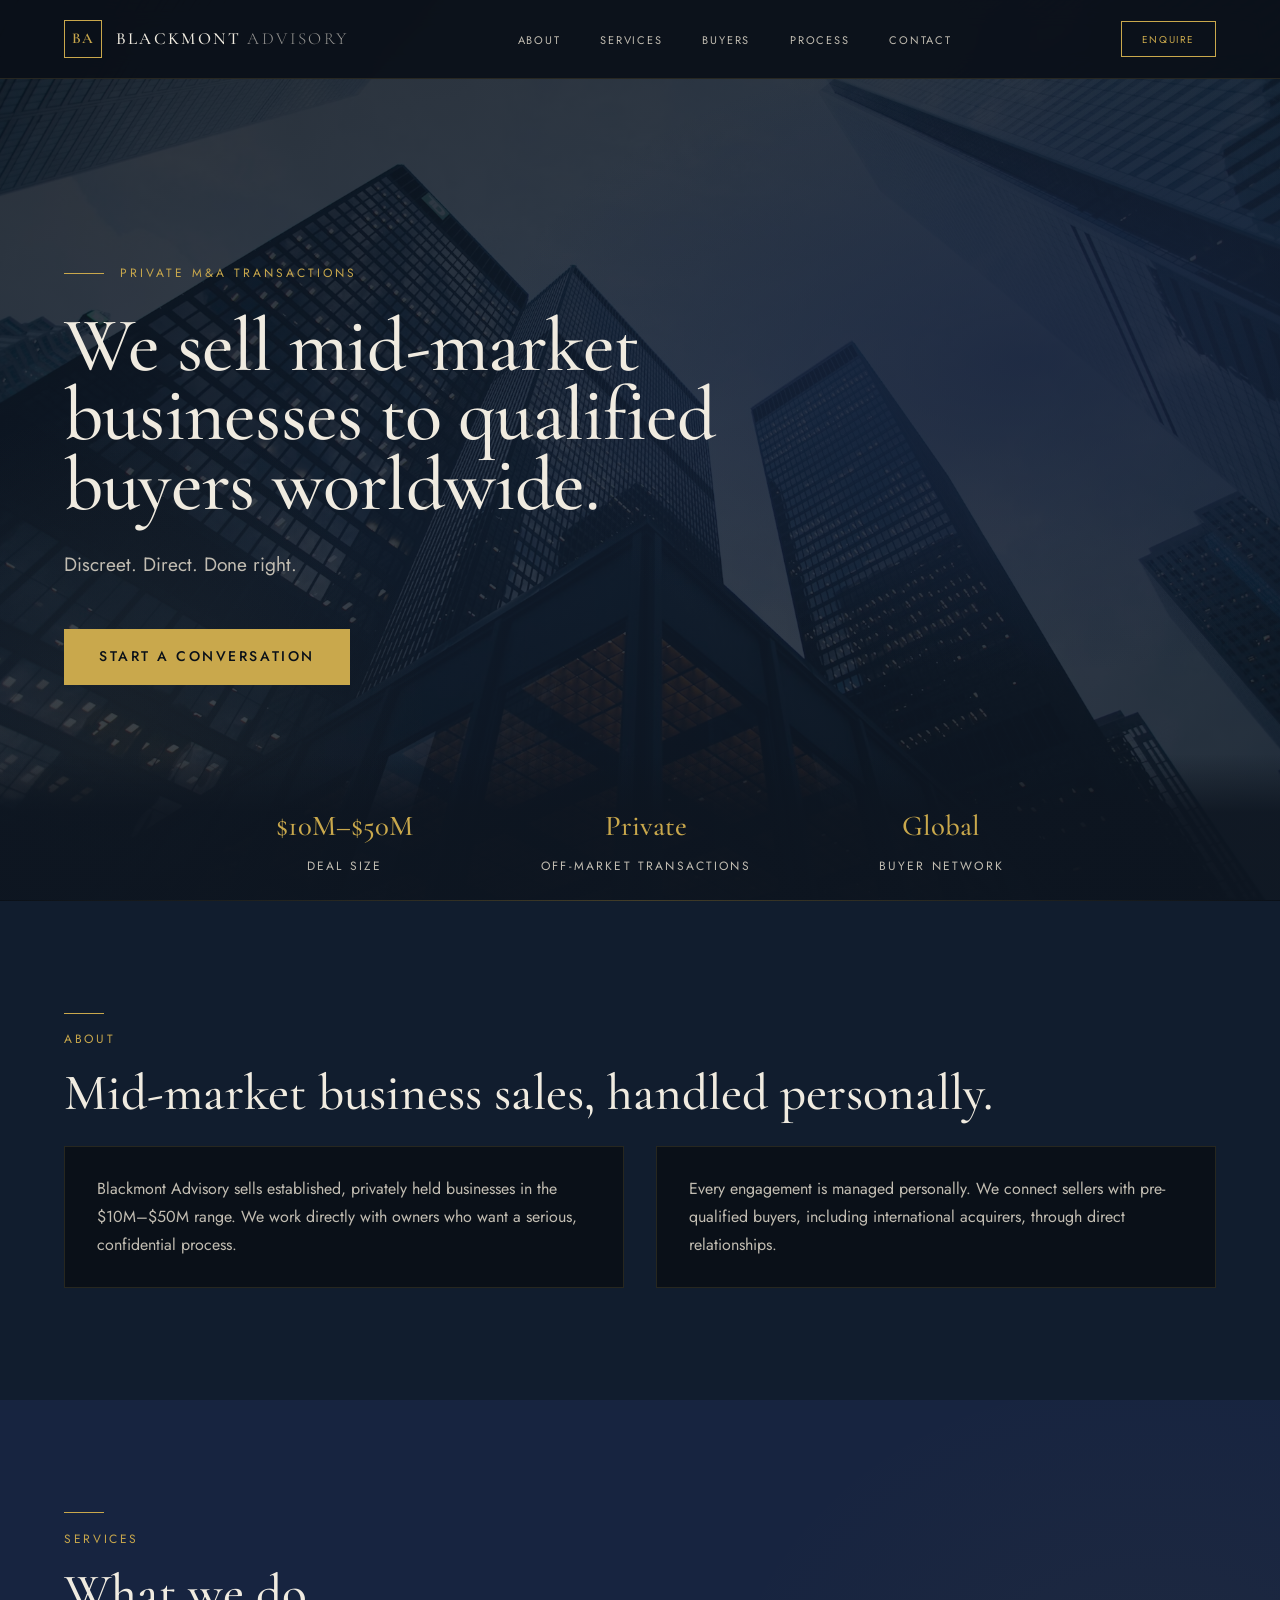
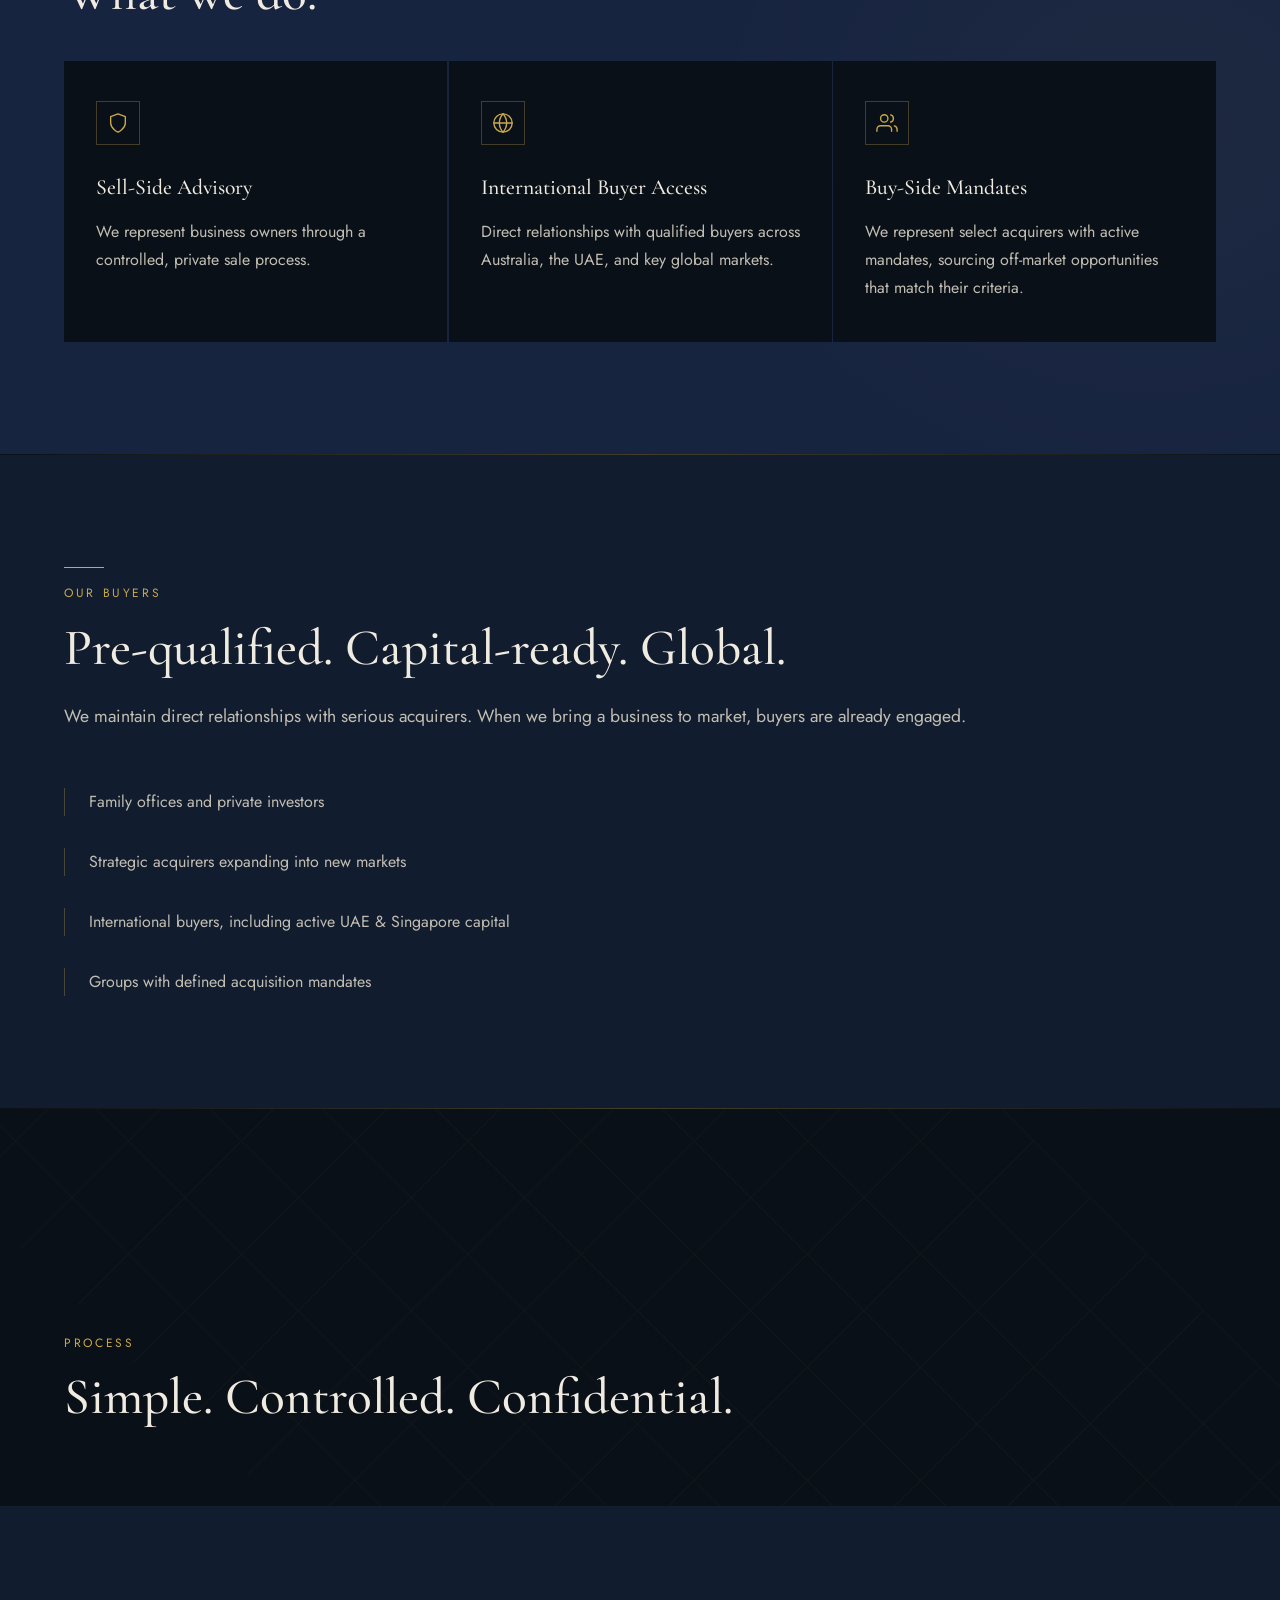
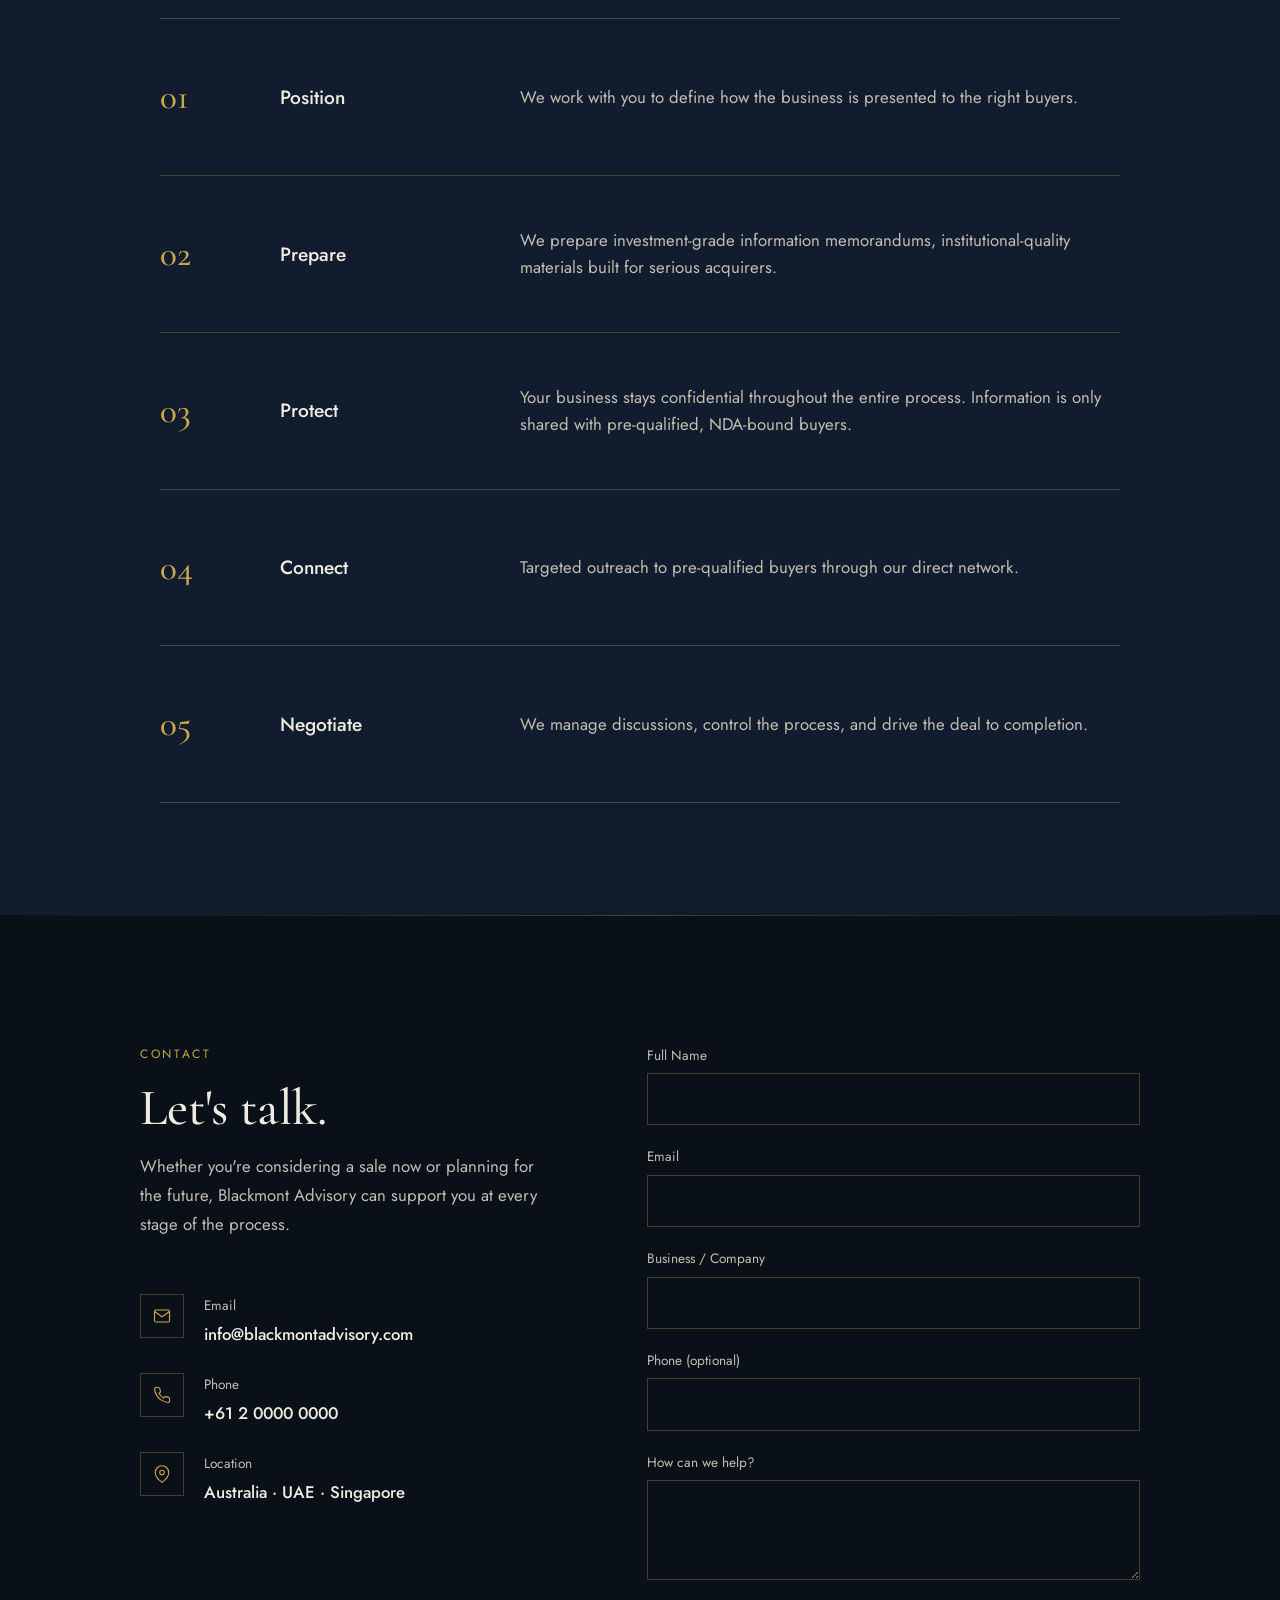
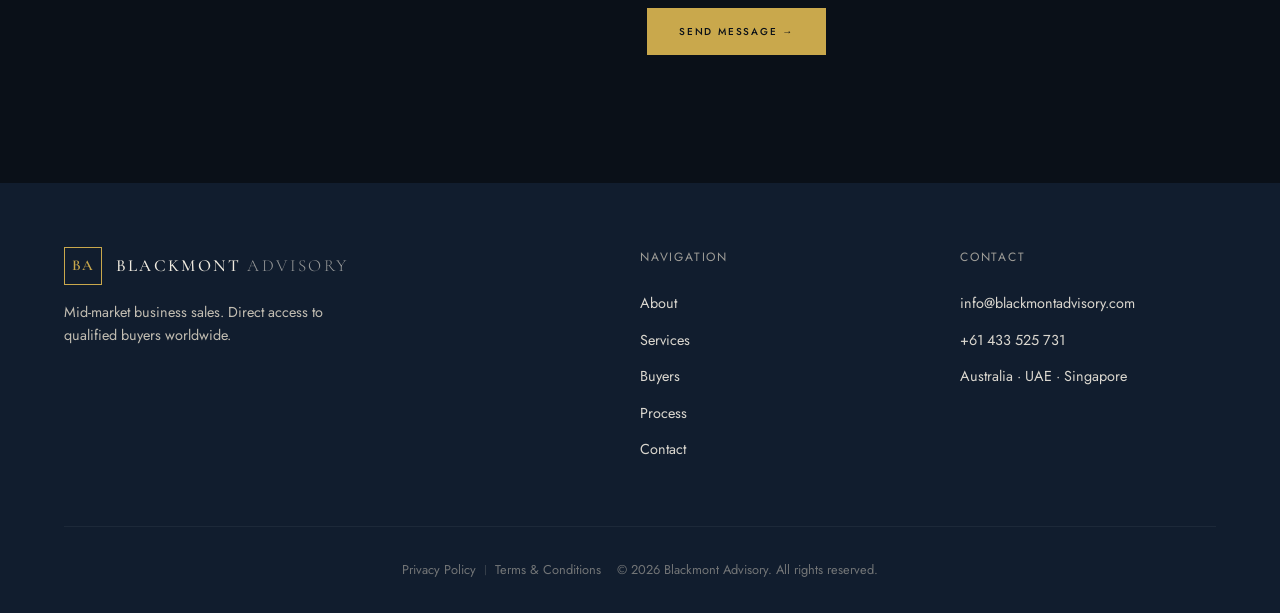
==== commit 289cb0bd: "page updated" ====
--- a/index.html
+++ b/index.html
@@ -1,4 +1,4 @@
-<!DOCTYPE html>
+﻿<!DOCTYPE html>
 <html lang="en">
 
 <head>
@@ -13,1081 +13,7 @@
   <link
     href="https://fonts.googleapis.com/css2?family=Cormorant+Garamond:ital,wght@0,400;0,500;0,600;1,400;1,500&family=Jost:wght@200;300;400;500&display=swap"
     rel="stylesheet">
-  <style>
-    *,
-    *::before,
-    *::after {
-      box-sizing: border-box;
-      margin: 0;
-      padding: 0;
-    }
-
-    :root {
-      --midnight: #0a1018;
-      --navy: #111d2e;
-      --navy-mid: #172440;
-      --gilt: #c9a84c;
-      --gilt-light: #e2c97e;
-      --parchment: #f0ebe0;
-      --linen: #e8e3d8;
-      --muted: #c2bdb2;
-      --rule: rgba(201, 168, 76, 0.3);
-    }
-
-    html {
-      scroll-behavior: smooth;
-    }
-
-    body {
-      background: var(--midnight);
-      color: var(--parchment);
-      font-family: 'Jost', sans-serif;
-      font-weight: 400;
-      line-height: 1.7;
-      overflow-x: hidden;
-    }
-
-    /* ─── NAV ─── */
-    nav {
-      position: fixed;
-      top: 0;
-      left: 0;
-      right: 0;
-      z-index: 100;
-      display: flex;
-      align-items: center;
-      justify-content: space-between;
-      padding: 1.25rem 4rem;
-      border-bottom: 0.5px solid rgba(201, 168, 76, 0.15);
-      background: rgba(10, 16, 24, 0.92);
-      backdrop-filter: blur(12px);
-      transition: padding 0.3s;
-    }
-
-    .nav-logo {
-      display: flex;
-      align-items: center;
-      gap: 0.85rem;
-      text-decoration: none;
-    }
-
-    .nav-mono {
-      width: 38px;
-      height: 38px;
-      border: 1px solid var(--gilt);
-      display: flex;
-      align-items: center;
-      justify-content: center;
-      flex-shrink: 0;
-    }
-
-    .nav-mono span {
-      font-family: 'Cormorant Garamond', serif;
-      font-size: 15px;
-      font-weight: 600;
-      color: var(--gilt);
-      letter-spacing: 0.04em;
-    }
-
-    .nav-wordmark {
-      font-family: 'Cormorant Garamond', serif;
-      font-size: 17px;
-      font-weight: 500;
-      color: var(--parchment);
-      letter-spacing: 0.14em;
-      text-transform: uppercase;
-    }
-
-    .nav-links {
-      display: flex;
-      gap: 2.5rem;
-      list-style: none;
-    }
-
-    .nav-links a {
-      font-size: 11px;
-      letter-spacing: 0.16em;
-      text-transform: uppercase;
-      color: var(--muted);
-      text-decoration: none;
-      font-weight: 400;
-      transition: color 0.2s;
-    }
-
-    .nav-links a:hover {
-      color: var(--gilt);
-    }
-
-    .nav-cta {
-      font-size: 10px;
-      letter-spacing: 0.16em;
-      text-transform: uppercase;
-      color: var(--gilt);
-      border: 0.5px solid var(--gilt);
-      padding: 0.55rem 1.25rem;
-      text-decoration: none;
-      font-weight: 400;
-      transition: background 0.2s, color 0.2s;
-    }
-
-    .nav-cta:hover {
-      background: var(--gilt);
-      color: var(--midnight);
-    }
-
-    /* ─── HERO ─── */
-    .hero {
-      min-height: 100vh;
-      display: flex;
-      flex-direction: column;
-      justify-content: center;
-      padding: 8rem 4rem 5rem;
-      position: relative;
-      overflow: hidden;
-    }
-
-    .hero-bg {
-      position: absolute;
-      inset: 0;
-      z-index: 0;
-      background:
-        radial-gradient(ellipse 60% 50% at 80% 40%, rgba(23, 36, 64, 0.7) 0%, transparent 70%),
-        radial-gradient(ellipse 40% 60% at 10% 80%, rgba(201, 168, 76, 0.05) 0%, transparent 60%),
-        linear-gradient(160deg, #0a1018 0%, #111d2e 50%, #0d1520 100%);
-    }
-
-    .hero-grid {
-      position: absolute;
-      inset: 0;
-      z-index: 0;
-      opacity: 0.04;
-      background-image:
-        linear-gradient(var(--gilt) 0.5px, transparent 0.5px),
-        linear-gradient(90deg, var(--gilt) 0.5px, transparent 0.5px);
-      background-size: 80px 80px;
-    }
-
-    .hero-content {
-      position: relative;
-      z-index: 1;
-      max-width: 820px;
-    }
-
-    .hero-eyebrow {
-      font-size: 10px;
-      letter-spacing: 0.25em;
-      text-transform: uppercase;
-      color: var(--gilt);
-      margin-bottom: 1.75rem;
-      display: flex;
-      align-items: center;
-      gap: 1rem;
-    }
-
-    .hero-eyebrow::before {
-      content: '';
-      display: block;
-      width: 40px;
-      height: 0.5px;
-      background: var(--gilt);
-    }
-
-    .hero-title {
-      font-family: 'Cormorant Garamond', serif;
-      font-size: clamp(3.2rem, 6vw, 5.8rem);
-      font-weight: 500;
-      line-height: 1.05;
-      color: var(--parchment);
-      letter-spacing: -0.01em;
-      margin-bottom: 1.75rem;
-    }
-
-    .hero-title em {
-      font-style: italic;
-      color: var(--gilt-light);
-    }
-
-    .hero-body {
-      font-size: 1.2rem;
-      color: var(--muted);
-      max-width: 520px;
-      line-height: 1.8;
-      margin-bottom: 3rem;
-      font-weight: 400;
-    }
-
-    .hero-actions {
-      display: flex;
-      gap: 1rem;
-      align-items: center;
-    }
-
-    .btn-primary {
-      font-size: 10px;
-      letter-spacing: 0.18em;
-      text-transform: uppercase;
-      background: var(--gilt);
-      color: var(--midnight);
-      padding: 1rem 2.2rem;
-      text-decoration: none;
-      font-weight: 500;
-      display: inline-block;
-      transition: background 0.2s;
-    }
-
-    .btn-primary:hover {
-      background: var(--gilt-light);
-    }
-
-    .btn-ghost {
-      font-size: 10px;
-      letter-spacing: 0.18em;
-      text-transform: uppercase;
-      color: var(--muted);
-      text-decoration: none;
-      font-weight: 400;
-      display: flex;
-      align-items: center;
-      gap: 0.6rem;
-      transition: color 0.2s;
-    }
-
-    .btn-ghost:hover {
-      color: var(--parchment);
-    }
-
-    .btn-ghost::after {
-      content: '→';
-      font-size: 14px;
-    }
-
-    .hero-stats {
-      position: absolute;
-      right: 4rem;
-      bottom: 4rem;
-      display: flex;
-      gap: 3rem;
-      z-index: 1;
-    }
-
-    .stat {
-      text-align: right;
-    }
-
-    .stat-num {
-      font-family: 'Cormorant Garamond', serif;
-      font-size: 2.8rem;
-      font-weight: 500;
-      color: var(--parchment);
-      line-height: 1;
-    }
-
-    .stat-label {
-      font-size: 9px;
-      letter-spacing: 0.18em;
-      text-transform: uppercase;
-      color: var(--muted);
-      margin-top: 4px;
-    }
-
-    /* ─── SHARED SECTION ─── */
-    section {
-      padding: 7rem 4rem;
-    }
-
-    .section-rule {
-      width: 40px;
-      height: 0.5px;
-      background: var(--gilt);
-      margin-bottom: 1rem;
-    }
-
-    .section-eyebrow {
-      font-size: 10px;
-      letter-spacing: 0.22em;
-      text-transform: uppercase;
-      color: var(--gilt);
-      margin-bottom: 2.5rem;
-    }
-
-    .section-title {
-      font-family: 'Cormorant Garamond', serif;
-      font-size: clamp(2.2rem, 4vw, 3.4rem);
-      font-weight: 500;
-      line-height: 1.1;
-      color: var(--parchment);
-      margin-bottom: 1.5rem;
-    }
-
-    .section-body {
-      font-size: 1.1rem;
-      color: var(--muted);
-      max-width: 520px;
-      line-height: 1.85;
-    }
-
-    /* ─── ABOUT ─── */
-    #about {
-      background: var(--navy);
-    }
-
-    .about-grid {
-      display: grid;
-      grid-template-columns: 1fr 1fr;
-      gap: 5rem;
-      align-items: center;
-    }
-
-    .about-pillars {
-      display: flex;
-      flex-direction: column;
-      gap: 2rem;
-      margin-top: 2rem;
-    }
-
-    .pillar {
-      padding-left: 1.5rem;
-      border-left: 0.5px solid var(--rule);
-    }
-
-    .pillar-title {
-      font-family: 'Cormorant Garamond', serif;
-      font-size: 1.15rem;
-      font-weight: 500;
-      color: var(--parchment);
-      margin-bottom: 0.35rem;
-    }
-
-    .pillar-body {
-      font-size: 1rem;
-      color: var(--muted);
-      line-height: 1.75;
-    }
-
-    .about-right {
-      display: flex;
-      flex-direction: column;
-      gap: 1.5rem;
-    }
-
-    .about-card {
-      background: var(--midnight);
-      border: 0.5px solid rgba(201, 168, 76, 0.15);
-      padding: 1.75rem 2rem;
-    }
-
-    .about-card-num {
-      font-family: 'Cormorant Garamond', serif;
-      font-size: 3rem;
-      font-weight: 400;
-      color: var(--gilt);
-      line-height: 1;
-      margin-bottom: 0.75rem;
-    }
-
-    .about-card-title {
-      font-size: 11px;
-      letter-spacing: 0.16em;
-      text-transform: uppercase;
-      color: var(--gilt);
-      margin-bottom: 0.5rem;
-    }
-
-    .about-card-body {
-      font-size: 1rem;
-      color: var(--muted);
-      line-height: 1.75;
-    }
-
-    /* ─── SELLERS / PROCESS ─── */
-    #how-we-work {
-      background: var(--midnight);
-    }
-
-    .sellers-layout {
-      display: grid;
-      grid-template-columns: 1fr 1.2fr;
-      gap: 5rem;
-      align-items: start;
-    }
-
-    .process-steps {
-      display: flex;
-      flex-direction: column;
-      gap: 0;
-      margin-top: 1rem;
-    }
-
-    .step {
-      display: flex;
-      gap: 1.5rem;
-      align-items: flex-start;
-      padding: 1.5rem 0;
-      border-bottom: 0.5px solid rgba(201, 168, 76, 0.1);
-      position: relative;
-    }
-
-    .step:first-child {
-      padding-top: 0;
-    }
-
-    .step-num {
-      font-family: 'Cormorant Garamond', serif;
-      font-size: 1.5rem;
-      font-weight: 400;
-      color: var(--gilt);
-      flex-shrink: 0;
-      min-width: 28px;
-      line-height: 1;
-      margin-top: 2px;
-    }
-
-    .step-content {}
-
-    .step-title {
-      font-size: 1rem;
-      font-weight: 500;
-      color: var(--parchment);
-      margin-bottom: 0.25rem;
-      letter-spacing: 0.02em;
-    }
-
-    .step-body {
-      font-size: 1rem;
-      color: var(--muted);
-      line-height: 1.7;
-    }
-
-    .sellers-right {
-      padding-top: 0.5rem;
-    }
-
-    .capability-list {
-      display: flex;
-      flex-direction: column;
-      gap: 1rem;
-    }
-
-    .capability {
-      display: flex;
-      align-items: flex-start;
-      gap: 1rem;
-      padding: 1.25rem 1.5rem;
-      background: rgba(17, 29, 46, 0.6);
-      border: 0.5px solid rgba(201, 168, 76, 0.12);
-      transition: border-color 0.2s;
-    }
-
-    .capability:hover {
-      border-color: rgba(201, 168, 76, 0.4);
-    }
-
-    .cap-icon {
-      width: 32px;
-      height: 32px;
-      flex-shrink: 0;
-      border: 0.5px solid var(--rule);
-      display: flex;
-      align-items: center;
-      justify-content: center;
-      margin-top: 2px;
-    }
-
-    .cap-icon svg {
-      width: 14px;
-      height: 14px;
-      stroke: var(--gilt);
-      fill: none;
-      stroke-width: 1.5;
-    }
-
-    .cap-title {
-      font-size: 1rem;
-      font-weight: 500;
-      color: var(--parchment);
-      margin-bottom: 0.2rem;
-    }
-
-    .cap-body {
-      font-size: 1.05rem;
-      color: var(--muted);
-      line-height: 1.75;
-    }
-
-    /* ─── NETWORK ─── */
-    #network {
-      background: var(--navy-mid);
-      position: relative;
-      overflow: hidden;
-    }
-
-    .network-bg {
-      position: absolute;
-      inset: 0;
-      background: radial-gradient(ellipse 50% 80% at 90% 50%, rgba(201, 168, 76, 0.04) 0%, transparent 70%);
-    }
-
-    .network-inner {
-      position: relative;
-      z-index: 1;
-    }
-
-    .network-header {
-      max-width: 640px;
-      margin-bottom: 4rem;
-    }
-
-    .network-grid {
-      display: grid;
-      grid-template-columns: repeat(3, 1fr);
-      gap: 1.5px;
-    }
-
-    .network-card {
-      background: var(--midnight);
-      padding: 2.5rem 2rem;
-      position: relative;
-      overflow: hidden;
-      transition: background 0.3s;
-    }
-
-    .network-card:hover {
-      background: #0e1925;
-    }
-
-    .network-card::before {
-      content: '';
-      position: absolute;
-      top: 0;
-      left: 0;
-      right: 0;
-      height: 1px;
-      background: linear-gradient(90deg, transparent, var(--gilt), transparent);
-      opacity: 0;
-      transition: opacity 0.3s;
-    }
-
-    .network-card:hover::before {
-      opacity: 1;
-    }
-
-    .network-card-icon {
-      font-family: 'Cormorant Garamond', serif;
-      font-size: 3.5rem;
-      font-weight: 400;
-      color: var(--gilt);
-      line-height: 1;
-      margin-bottom: 1.25rem;
-    }
-
-    .network-card-title {
-      font-family: 'Cormorant Garamond', serif;
-      font-size: 1.35rem;
-      font-weight: 500;
-      color: var(--parchment);
-      margin-bottom: 0.75rem;
-    }
-
-    .network-card-body {
-      font-size: 1rem;
-      color: var(--muted);
-      line-height: 1.75;
-    }
-
-    .network-geography {
-      margin-top: 4rem;
-      padding-top: 3rem;
-      border-top: 0.5px solid rgba(201, 168, 76, 0.15);
-      display: flex;
-      gap: 4rem;
-      align-items: center;
-    }
-
-    .geo-label {
-      font-size: 10px;
-      letter-spacing: 0.2em;
-      text-transform: uppercase;
-      color: var(--gilt);
-      margin-bottom: 0.5rem;
-    }
-
-    .geo-markets {
-      display: flex;
-      gap: 1.5rem;
-      flex-wrap: wrap;
-      margin-top: 0.75rem;
-    }
-
-    .geo-tag {
-      font-size: 11px;
-      letter-spacing: 0.12em;
-      text-transform: uppercase;
-      color: var(--parchment);
-      border: 0.5px solid rgba(201, 168, 76, 0.3);
-      padding: 0.4rem 1rem;
-      font-weight: 400;
-    }
-
-    .geo-body {
-      font-size: 1rem;
-      color: var(--muted);
-      max-width: 520px;
-      line-height: 1.75;
-    }
-
-    /* ─── BUYERS ─── */
-    #buyers {
-      background: var(--midnight);
-    }
-
-    .buyers-layout {
-      display: grid;
-      grid-template-columns: 1.2fr 1fr;
-      gap: 5rem;
-      align-items: start;
-    }
-
-    .mandate-form {
-      background: var(--navy);
-      border: 0.5px solid rgba(201, 168, 76, 0.2);
-      padding: 2.5rem;
-    }
-
-    .mandate-title {
-      font-family: 'Cormorant Garamond', serif;
-      font-size: 1.5rem;
-      font-weight: 500;
-      color: var(--parchment);
-      margin-bottom: 0.5rem;
-    }
-
-    .mandate-sub {
-      font-size: 1rem;
-      color: var(--muted);
-      margin-bottom: 2rem;
-      line-height: 1.75;
-    }
-
-    .mandate-fields {
-      display: flex;
-      flex-direction: column;
-      gap: 1rem;
-    }
-
-    .field-group {
-      display: flex;
-      flex-direction: column;
-      gap: 0.4rem;
-    }
-
-    .field-label {
-      font-size: 9px;
-      letter-spacing: 0.18em;
-      text-transform: uppercase;
-      color: var(--gilt);
-    }
-
-    .field-input {
-      background: var(--midnight);
-      border: 0.5px solid rgba(201, 168, 76, 0.2);
-      color: var(--parchment);
-      padding: 0.75rem 1rem;
-      font-family: 'Jost', sans-serif;
-      font-size: 1.05rem;
-      font-weight: 300;
-      outline: none;
-      width: 100%;
-      transition: border-color 0.2s;
-    }
-
-    .field-input:focus {
-      border-color: var(--gilt);
-    }
-
-    .field-input::placeholder {
-      color: rgba(194, 189, 178, 0.55);
-    }
-
-    .field-select {
-      background: var(--midnight);
-      border: 0.5px solid rgba(201, 168, 76, 0.2);
-      color: var(--parchment);
-      padding: 0.75rem 1rem;
-      font-family: 'Jost', sans-serif;
-      font-size: 1.05rem;
-      font-weight: 300;
-      outline: none;
-      width: 100%;
-      appearance: none;
-      transition: border-color 0.2s;
-    }
-
-    .field-select:focus {
-      border-color: var(--gilt);
-    }
-
-    .field-row {
-      display: grid;
-      grid-template-columns: 1fr 1fr;
-      gap: 0.75rem;
-    }
-
-    .mandate-submit {
-      margin-top: 1.5rem;
-      width: 100%;
-      background: var(--gilt);
-      color: var(--midnight);
-      border: none;
-      padding: 1rem;
-      font-family: 'Jost', sans-serif;
-      font-size: 10px;
-      letter-spacing: 0.18em;
-      text-transform: uppercase;
-      font-weight: 500;
-      cursor: pointer;
-      transition: background 0.2s;
-    }
-
-    .mandate-submit:hover {
-      background: var(--gilt-light);
-    }
-
-    .buyers-right {
-      padding-top: 1rem;
-    }
-
-    .buyers-list {
-      display: flex;
-      flex-direction: column;
-      gap: 1.5rem;
-      margin-top: 2rem;
-    }
-
-    .buyer-item {
-      display: flex;
-      gap: 1.25rem;
-      align-items: flex-start;
-      padding-bottom: 1.5rem;
-      border-bottom: 0.5px solid rgba(201, 168, 76, 0.1);
-    }
-
-    .buyer-item:last-child {
-      border-bottom: none;
-    }
-
-    .buyer-dot {
-      width: 6px;
-      height: 6px;
-      border-radius: 50%;
-      background: var(--gilt);
-      flex-shrink: 0;
-      margin-top: 8px;
-    }
-
-    .buyer-item-title {
-      font-size: 1.05rem;
-      font-weight: 500;
-      color: var(--parchment);
-      margin-bottom: 0.25rem;
-    }
-
-    .buyer-item-body {
-      font-size: 1.05rem;
-      color: var(--muted);
-      line-height: 1.75;
-    }
-
-    /* ─── STRUCTURES / DEAL CARDS ─── */
-    #structures {
-      background: var(--navy);
-    }
-
-    .structures-header {
-      max-width: 640px;
-      margin-bottom: 4rem;
-    }
-
-    .deal-cards {
-      display: grid;
-      grid-template-columns: repeat(3, 1fr);
-      gap: 1.5rem;
-    }
-
-    .deal-card {
-      border: 0.5px solid rgba(201, 168, 76, 0.15);
-      padding: 2rem 1.75rem;
-      background: var(--midnight);
-      position: relative;
-    }
-
-    .deal-card-badge {
-      font-size: 9px;
-      letter-spacing: 0.18em;
-      text-transform: uppercase;
-      color: var(--gilt);
-      margin-bottom: 1.25rem;
-      display: block;
-    }
-
-    .deal-card-title {
-      font-family: 'Cormorant Garamond', serif;
-      font-size: 1.25rem;
-      font-weight: 500;
-      color: var(--parchment);
-      margin-bottom: 1rem;
-    }
-
-    .deal-card-body {
-      font-size: 1.05rem;
-      color: var(--muted);
-      line-height: 1.8;
-      margin-top: 1rem;
-    }
-
-    .deal-note {
-      font-size: 1rem;
-      color: rgba(194, 189, 178, 0.75);
-      margin-top: 1rem;
-      line-height: 1.6;
-      font-style: italic;
-    }
-
-    /* ─── TWO-COL GRID ─── */
-    .two-col-grid {
-      display: grid;
-      grid-template-columns: 1fr 1fr;
-      gap: 1.5px;
-      margin-bottom: 3rem;
-    }
-
-    /* ─── CTA ─── */
-    #contact {
-      background: var(--midnight);
-      text-align: center;
-      padding: 8rem 4rem;
-      position: relative;
-      overflow: hidden;
-    }
-
-    .cta-bg {
-      position: absolute;
-      inset: 0;
-      background: radial-gradient(ellipse 60% 60% at 50% 50%, rgba(23, 36, 64, 0.6) 0%, transparent 70%);
-    }
-
-    .cta-inner {
-      position: relative;
-      z-index: 1;
-      max-width: 680px;
-      margin: 0 auto;
-    }
-
-    .cta-title {
-      font-family: 'Cormorant Garamond', serif;
-      font-size: clamp(2.4rem, 4vw, 4rem);
-      font-weight: 500;
-      line-height: 1.1;
-      color: var(--parchment);
-      margin-bottom: 1.25rem;
-    }
-
-    .cta-title em {
-      font-style: italic;
-      color: var(--gilt-light);
-    }
-
-    .cta-body {
-      font-size: 1.1rem;
-      color: var(--muted);
-      margin-bottom: 2.5rem;
-      line-height: 1.8;
-    }
-
-    .cta-actions {
-      display: flex;
-      gap: 1rem;
-      justify-content: center;
-      align-items: center;
-      flex-wrap: wrap;
-    }
-
-    .contact-item {
-      display: flex;
-      flex-direction: column;
-      gap: 0.2rem;
-      margin-top: 3rem;
-    }
-
-    .contact-label {
-      font-size: 9px;
-      letter-spacing: 0.2em;
-      text-transform: uppercase;
-      color: var(--muted);
-    }
-
-    .contact-val {
-      font-family: 'Cormorant Garamond', serif;
-      font-size: 1.15rem;
-      color: var(--parchment);
-    }
-
-    .contact-row {
-      display: flex;
-      gap: 4rem;
-      justify-content: center;
-    }
-
-    /* ─── FOOTER ─── */
-    footer {
-      background: #07090d;
-      padding: 2.5rem 4rem;
-      border-top: 0.5px solid rgba(201, 168, 76, 0.1);
-      display: flex;
-      align-items: center;
-      justify-content: space-between;
-      flex-wrap: wrap;
-      gap: 1rem;
-    }
-
-    .footer-logo-row {
-      display: flex;
-      align-items: center;
-      gap: 0.75rem;
-    }
-
-    .footer-mono {
-      width: 28px;
-      height: 28px;
-      border: 0.5px solid rgba(201, 168, 76, 0.4);
-      display: flex;
-      align-items: center;
-      justify-content: center;
-    }
-
-    .footer-mono span {
-      font-family: 'Cormorant Garamond', serif;
-      font-size: 11px;
-      color: var(--gilt);
-    }
-
-    .footer-name {
-      font-family: 'Cormorant Garamond', serif;
-      font-size: 13px;
-      color: var(--muted);
-      letter-spacing: 0.12em;
-      text-transform: uppercase;
-    }
-
-    .footer-copy {
-      font-size: 10px;
-      color: rgba(194, 189, 178, 0.55);
-      letter-spacing: 0.06em;
-    }
-
-    .footer-links {
-      display: flex;
-      gap: 1.5rem;
-    }
-
-    .footer-links a {
-      font-size: 10px;
-      letter-spacing: 0.12em;
-      text-transform: uppercase;
-      color: rgba(194, 189, 178, 0.55);
-      text-decoration: none;
-      transition: color 0.2s;
-    }
-
-    .footer-links a:hover {
-      color: var(--gilt);
-    }
-
-    /* ─── DIVIDER ─── */
-    .gilt-divider {
-      width: 100%;
-      height: 0.5px;
-      background: linear-gradient(90deg, transparent, var(--gilt), transparent);
-      opacity: 0.3;
-    }
-
-    /* ─── ANIMATIONS ─── */
-    .fade-up {
-      opacity: 0;
-      transform: translateY(24px);
-      transition: opacity 0.7s ease, transform 0.7s ease;
-    }
-
-    .fade-up.visible {
-      opacity: 1;
-      transform: translateY(0);
-    }
-
-    @media (max-width: 900px) {
-      nav {
-        padding: 1.25rem 24px !important;
-      }
-
-      .nav-logo {
-        gap: 12px;
-      }
-
-      .nav-wordmark {
-        font-size: 16px;
-      }
-
-      .nav-links {
-        display: none;
-      }
-
-      section,
-      #contact {
-        padding: 5rem 1.5rem;
-      }
-
-      .hero {
-        padding: 7rem 1.5rem 12rem;
-      }
-
-      .hero-stats {
-        right: 1.5rem;
-        bottom: 2rem;
-        gap: 2rem;
-      }
-
-      .about-grid,
-      .sellers-layout,
-      .buyers-layout {
-        grid-template-columns: 1fr;
-        gap: 3rem;
-      }
-
-      .network-grid,
-      .deal-cards,
-      .two-col-grid {
-        grid-template-columns: 1fr;
-      }
-
-      .network-geography {
-        flex-direction: column;
-        gap: 2rem;
-      }
-
-      footer {
-        flex-direction: column;
-        gap: 1.25rem;
-        padding: 2rem 1.5rem;
-      }
-
-      .contact-row {
-        flex-direction: column;
-        gap: 2rem;
-      }
-
-      .field-row {
-        grid-template-columns: 1fr;
-      }
-    }
-  </style>
+  <link rel="stylesheet" href="style.css">
 </head>
 
 <body>
@@ -1099,12 +25,11 @@
       <div class="nav-wordmark">Blackmont <span style="font-weight:200; opacity:0.6;">Advisory</span></div>
     </a>
     <ul class="nav-links">
-      <li><a href="#who-we-are">Who We Are</a></li>
-      <li><a href="#what-we-do">What We Do</a></li>
-      <li><a href="#how-we-work">How We Work</a></li>
-      <li><a href="#who-we-work-with">Who We Work With</a></li>
-      <li><a href="#network">Global Access</a></li>
-      <li><a href="#about">About</a></li>
+      <li><a href="#who-we-are">About</a></li>
+      <li><a href="#services">Services</a></li>
+      <li><a href="#our-buyers">Buyers</a></li>
+      <li><a href="#process">Process</a></li>
+      <li><a href="#contact">Contact</a></li>
     </ul>
     <a href="#contact" class="nav-cta">Enquire</a>
   </nav>
@@ -1113,529 +38,329 @@
   <!-- HERO -->
   <section class="hero" id="home">
     <div class="hero-bg"></div>
-    <div class="hero-grid"></div>
     <div class="hero-content">
-      <div class="hero-eyebrow">Boutique M&A Advisory · Australia</div>
+      <div class="hero-eyebrow">Private M&A Transactions</div>
       <h1 class="hero-title">
-        Advising business owners<br>
-        on <em>$10M–$30M exits</em><br>
-        with direct access to<br>
-        international buyers.
+        We sell mid-market businesses to qualified buyers worldwide.
       </h1>
       <p class="hero-body">
-        Australia-based opportunities. Global capital. Relationship-led execution.
+        Discreet. Direct. Done right.
       </p>
       <div class="hero-actions">
-        <a href="#contact" class="btn-primary">Confidential Discussion</a>
-        <a href="#what-we-do" class="btn-ghost">Discuss a Potential Sale</a>
-      </div>
-    </div>
-    <div class="hero-stats">
-      <div class="stat">
-        <div class="stat-num">$10M</div>
-        <div class="stat-label">Minimum deal size</div>
-      </div>
-      <div class="stat">
-        <div class="stat-num">$30M</div>
-        <div class="stat-label">Maximum deal size</div>
-      </div>
-      <div class="stat">
-        <div class="stat-num">AU</div>
-        <div class="stat-label">+ Global buyers</div>
-      </div>
-    </div>
-  </section>
-
-  <div class="gilt-divider"></div>
-
-  <!-- WHO WE ARE -->
+        <a href="#contact" class="btn-primary">Start a Conversation</a>
+      </div>
+    </div>
+
+    <div class="hero-stats-bar">
+      <div class="hero-stat">
+        <div class="hero-stat-value">$10M–$50M</div>
+        <div class="hero-stat-label">DEAL SIZE</div>
+      </div>
+      <div class="hero-stat">
+        <div class="hero-stat-value">Private</div>
+        <div class="hero-stat-label">OFF-MARKET TRANSACTIONS</div>
+      </div>
+      <div class="hero-stat">
+        <div class="hero-stat-value">Global</div>
+        <div class="hero-stat-label">BUYER NETWORK</div>
+      </div>
+    </div>
+
+  </section>
+
+  <div class="gilt-divider"></div>
+
+  <!-- ABOUT -->
   <section id="who-we-are" style="background: var(--navy);">
-    <div class="about-grid">
-      <div>
-        <div class="section-rule"></div>
-        <div class="section-eyebrow">Who We Are</div>
-        <h2 class="section-title">Boutique. Senior-led. Relationship-driven.</h2>
-        <p class="section-body">
-          A boutique M&A firm helping Australian business owners achieve well-run, properly negotiated exits. We work
-          with a small number of clients at any time.
-        </p>
-        <div class="about-pillars">
-          <div class="pillar fade-up">
-            <div class="pillar-title">Personally managed</div>
-            <div class="pillar-body">Each engagement is led personally by the principal, supported by a dedicated team.
-            </div>
-          </div>
-          <div class="pillar fade-up">
-            <div class="pillar-title">Selective by design</div>
-            <div class="pillar-body">We take on a limited number of mandates. Every client gets our full attention.
-            </div>
-          </div>
-          <div class="pillar fade-up">
-            <div class="pillar-title">Relationship first</div>
-            <div class="pillar-body">Our buyer relationships are direct and ongoing. We know who is acquiring and what
-              they want.</div>
-          </div>
-        </div>
-      </div>
-      <div class="about-right">
+    <div style="max-width: 100%;">
+      <div class="section-rule"></div>
+      <div class="section-eyebrow">About</div>
+      <h2 class="section-title">Mid-market business sales, handled personally.</h2>
+
+      <div class="about-text-grid" style="margin-top: 1.5rem; gap: 2rem;">
         <div class="about-card fade-up">
-          <div class="about-card-num">01</div>
-          <div class="about-card-title">Built for this range</div>
-          <div class="about-card-body">Too large for generalist brokers. Too small for large firms. We built Blackmont
-            specifically for this segment.</div>
+          <div class="about-card-body">
+            Blackmont Advisory sells established, privately held businesses in the $10M–$50M range. We work directly
+            with owners who want a serious, confidential process.
+          </div>
         </div>
         <div class="about-card fade-up">
-          <div class="about-card-num">02</div>
-          <div class="about-card-title">Sell-side primary</div>
-          <div class="about-card-body">Advising business owners through a sale is our core work. Quietly, deliberately,
-            and with the right people at the table.</div>
-        </div>
-        <div class="about-card fade-up">
-          <div class="about-card-num">03</div>
-          <div class="about-card-title">International reach</div>
-          <div class="about-card-body">We maintain direct relationships with international investors, who are actively
-            seeking Australian businesses.</div>
-        </div>
-      </div>
-    </div>
-  </section>
-
-  <div class="gilt-divider"></div>
-
-  <!-- OUR EDGE -->
-  <section id="our-edge" style="background: var(--navy-mid); position: relative; overflow: hidden;">
+          <div class="about-card-body">
+            Every engagement is managed personally. We connect sellers with pre-qualified buyers, including
+            international acquirers, through direct relationships.
+          </div>
+        </div>
+      </div>
+    </div>
+  </section>
+
+  <div class="gilt-divider"></div>
+
+  <!-- SERVICES -->
+  <section id="services" style="background: var(--navy-mid); position: relative; overflow: hidden;">
     <div class="network-bg"></div>
     <div class="network-inner">
       <div class="network-header fade-up">
         <div class="section-rule"></div>
-        <div class="section-eyebrow">Our Edge</div>
-        <h2 class="section-title">Direct access where it matters.</h2>
-        <p class="section-body">
-          Our value is in the buyer relationships we've built over time and the discipline we apply to every process.
-        </p>
+        <div class="section-eyebrow">Services</div>
+        <h2 class="section-title">What we do.</h2>
       </div>
       <div class="network-grid">
         <div class="network-card fade-up">
-          <div class="network-card-icon">I.</div>
-          <div class="network-card-title">Active buyer mandates</div>
+          <div class="network-card-icon"
+            style="display: flex; align-items: center; justify-content: center; width: 44px; height: 44px; border: 0.5px solid rgba(201, 168, 76, 0.3); margin-bottom: 1.5rem; padding: 10px;">
+            <svg viewBox="0 0 24 24" fill="none" stroke="currentColor" stroke-width="1.5" stroke-linecap="round"
+              stroke-linejoin="round" style="width: 100%; height: 100%;">
+              <path d="M12 22s8-4 8-10V5l-8-3-8 3v7c0 6 8 10 8 10z"></path>
+            </svg>
+          </div>
+          <div class="network-card-title">Sell-Side Advisory</div>
           <div class="network-card-body">
-            We work with buyers who have live, funded acquisition mandates. When we approach a buyer on behalf of a
-            seller, it's because we already know they're looking and we've already had the conversation.
+            We represent business owners through a controlled, private sale process.
           </div>
         </div>
         <div class="network-card fade-up">
-          <div class="network-card-icon">II.</div>
-          <div class="network-card-title">International relationships</div>
+          <div class="network-card-icon"
+            style="display: flex; align-items: center; justify-content: center; width: 44px; height: 44px; border: 0.5px solid rgba(201, 168, 76, 0.3); margin-bottom: 1.5rem; padding: 10px;">
+            <svg viewBox="0 0 24 24" fill="none" stroke="currentColor" stroke-width="1.5" stroke-linecap="round"
+              stroke-linejoin="round" style="width: 100%; height: 100%;">
+              <circle cx="12" cy="12" r="10"></circle>
+              <line x1="2" y1="12" x2="22" y2="12"></line>
+              <path d="M12 2a15.3 15.3 0 0 1 4 10 15.3 15.3 0 0 1-4 10 15.3 15.3 0 0 1-4-10 15.3 15.3 0 0 1 4-10z">
+              </path>
+            </svg>
+          </div>
+          <div class="network-card-title">International Buyer Access</div>
           <div class="network-card-body">
-            Our international network, anchored in the UAE with reach across broader global investor pools, gives
-            sellers access to capital that most local advisors never engage.
+            Direct relationships with qualified buyers across Australia, the UAE, and key global markets.
           </div>
         </div>
         <div class="network-card fade-up">
-          <div class="network-card-icon">III.</div>
-          <div class="network-card-title">Controlled execution</div>
+          <div class="network-card-icon"
+            style="display: flex; align-items: center; justify-content: center; width: 44px; height: 44px; border: 0.5px solid rgba(201, 168, 76, 0.3); margin-bottom: 1.5rem; padding: 10px;">
+            <svg viewBox="0 0 24 24" fill="none" stroke="currentColor" stroke-width="1.5" stroke-linecap="round"
+              stroke-linejoin="round" style="width: 100%; height: 100%;">
+              <path d="M17 21v-2a4 4 0 0 0-4-4H5a4 4 0 0 0-4 4v2"></path>
+              <circle cx="9" cy="7" r="4"></circle>
+              <path d="M23 21v-2a4 4 0 0 0-3-3.87"></path>
+              <path d="M16 3.13a4 4 0 0 1 0 7.75"></path>
+            </svg>
+          </div>
+          <div class="network-card-title">Buy-Side Mandates</div>
           <div class="network-card-body">
-            Targeted outreach, staged information release, qualified parties only. No public exposure, no unnecessary
-            noise.
-          </div>
-        </div>
-      </div>
-    </div>
-  </section>
-
-  <div class="gilt-divider"></div>
-
-  <!-- WHAT WE DO -->
-  <section id="what-we-do" style="background: var(--navy);">
-    <div class="about-grid">
-      <div>
-        <div class="section-rule"></div>
-        <div class="section-eyebrow">What We Do</div>
-        <h2 class="section-title">Sell-side advisory. Select buy-side mandates.</h2>
-        <p class="section-body">
-          Sell-side advisory is our primary focus. We also represent a small number of buyers with active acquisition
-          mandates.
+            We represent select acquirers with active mandates, sourcing off-market opportunities that match their
+            criteria.
+          </div>
+        </div>
+      </div>
+    </div>
+  </section>
+
+  <div class="gilt-divider"></div>
+
+  <!-- OUR BUYERS -->
+  <section id="our-buyers" style="background: var(--navy);">
+    <div style="max-width: 100%;">
+      <div class="section-rule"></div>
+      <div class="section-eyebrow">Our Buyers</div>
+      <h2 class="section-title">Pre-qualified. Capital-ready. Global.</h2>
+      <p class="section-body" style="margin-bottom: 3.5rem; max-width: 100%;">
+        We maintain direct relationships with serious acquirers. When we bring a business to
+        market, buyers are already engaged.
+      </p>
+
+      <div class="buyers-pillars-grid">
+        <div class="pillar fade-up">
+          <div class="pillar-body" style="color: var(--muted);">Family offices and private investors</div>
+        </div>
+        <div class="pillar fade-up">
+          <div class="pillar-body" style="color: var(--muted);">Strategic acquirers expanding into new markets</div>
+        </div>
+        <div class="pillar fade-up">
+          <div class="pillar-body" style="color: var(--muted);">International buyers, including active UAE & Singapore
+            capital</div>
+        </div>
+        <div class="pillar fade-up">
+          <div class="pillar-body" style="color: var(--muted);">Groups with defined acquisition mandates</div>
+        </div>
+      </div>
+    </div>
+  </section>
+
+  <div class="gilt-divider"></div>
+
+  <!-- PROCESS -->
+  <section id="process" style="padding-top: 14rem; padding-bottom: 5rem;">
+    <div class="process-bg"></div>
+    <div style="position: relative; z-index: 1;">
+      <div class="section-eyebrow">Process</div>
+      <h2 class="section-title" style="margin-bottom: 0;">Simple. Controlled. Confidential.</h2>
+    </div>
+  </section>
+
+  <div class="gilt-divider"></div>
+
+  <!-- PROCESS STEPS -->
+  <section id="process-steps" style="background: var(--navy);">
+    <div style="max-width: 960px; margin: 0 auto;">
+      <div class="process-list">
+        <div class="process-row fade-up">
+          <div class="process-num">01</div>
+          <div class="process-title">Position</div>
+          <div class="process-desc">We work with you to define how the business is presented to the right buyers.</div>
+        </div>
+        <div class="process-row fade-up">
+          <div class="process-num">02</div>
+          <div class="process-title">Prepare</div>
+          <div class="process-desc">We prepare investment-grade information memorandums, institutional-quality
+            materials
+            built for serious acquirers.</div>
+        </div>
+        <div class="process-row fade-up">
+          <div class="process-num">03</div>
+          <div class="process-title">Protect</div>
+          <div class="process-desc">Your business stays confidential throughout the entire process. Information is only
+            shared with pre-qualified, NDA-bound buyers.</div>
+        </div>
+        <div class="process-row fade-up">
+          <div class="process-num">04</div>
+          <div class="process-title">Connect</div>
+          <div class="process-desc">Targeted outreach to pre-qualified buyers through our direct network.</div>
+        </div>
+        <div class="process-row fade-up">
+          <div class="process-num">05</div>
+          <div class="process-title">Negotiate</div>
+          <div class="process-desc">We manage discussions, control the process, and drive the deal to completion.</div>
+        </div>
+      </div>
+    </div>
+  </section>
+
+  <div class="gilt-divider"></div>
+
+  <!-- CONTACT -->
+  <section id="contact">
+    <div class="contact-layout">
+      <!-- Left Info Column -->
+      <div class="fade-up">
+        <div class="section-eyebrow">Contact</div>
+        <h2 class="contact-title">Let's talk.</h2>
+        <p class="contact-body">
+          Whether you're considering a sale now or planning for the future,
+          Blackmont Advisory can support you at every stage of the process.
         </p>
-        <div class="about-pillars" style="margin-top: 2.5rem;">
-          <div class="pillar fade-up">
-            <div class="pillar-title">Positioning the business</div>
-            <div class="pillar-body">We assess the business honestly and present it compellingly, financials, narrative,
-              and deal structure, before a single buyer is approached.</div>
-          </div>
-          <div class="pillar fade-up">
-            <div class="pillar-title">Managing the process</div>
-            <div class="pillar-body">We control the flow of information, manage buyer interactions, and keep the process
-              moving. Vendors focus on running their business while we run the deal.</div>
-          </div>
-          <div class="pillar fade-up">
-            <div class="pillar-title">Negotiating outcomes</div>
-            <div class="pillar-body">Price matters. So does structure, timing, and what happens at and after settlement.
-              We negotiate all of it.</div>
-          </div>
-        </div>
-      </div>
-      <div class="about-right">
-        <div class="about-card fade-up">
-          <div class="about-card-num"
-            style="font-size: 1.1rem; font-family: 'Jost', sans-serif; letter-spacing: 0.14em; text-transform: uppercase; font-weight: 300; color: var(--gilt);">
-            Sell-Side</div>
-          <div class="about-card-title">Core service</div>
-          <div class="about-card-body">
-            From initial positioning through to settlement. Private by default — your business never goes on a listing
-            platform.
-          </div>
-        </div>
-        <div class="about-card fade-up">
-          <div class="about-card-num"
-            style="font-size: 1.1rem; font-family: 'Jost', sans-serif; letter-spacing: 0.14em; text-transform: uppercase; font-weight: 300; color: var(--gilt);">
-            Buy-Side</div>
-          <div class="about-card-title">Select mandates</div>
-          <div class="about-card-body">
-            Capital-ready family offices, private investors, and strategic acquirers with defined mandates. We match
-            them to relevant opportunities as they arise.
-          </div>
-        </div>
-      </div>
-    </div>
-  </section>
-
-  <div class="gilt-divider"></div>
-
-  <!-- HOW WE WORK -->
-  <section id="how-we-work">
-    <div class="sellers-layout">
-      <div>
-        <div class="section-rule"></div>
-        <div class="section-eyebrow">How We Work</div>
-        <h2 class="section-title">A controlled process from first conversation to close.</h2>
-        <p class="section-body">
-          Every deal we run follows the same deliberate approach.
-        </p>
-        <div class="process-steps" style="margin-top: 2.5rem;">
-          <div class="step fade-up">
-            <div class="step-num">01</div>
-            <div class="step-content">
-              <div class="step-title">Positioning the opportunity</div>
-              <div class="step-body">A thorough assessment of the business, its value drivers, and the right buyer
-                profile.</div>
-            </div>
-          </div>
-          <div class="step fade-up">
-            <div class="step-num">02</div>
-            <div class="step-content">
-              <div class="step-title">Preparing buyer-ready materials</div>
-              <div class="step-body">Clear, accurate documentation structured for serious buyers, not to generate noise.
-              </div>
-            </div>
-          </div>
-          <div class="step fade-up">
-            <div class="step-num">03</div>
-            <div class="step-content">
-              <div class="step-title">Direct outreach to aligned buyers</div>
-              <div class="step-body">Direct, private outreach to aligned buyers. NDAs executed before any information is
-                shared.</div>
-            </div>
-          </div>
-          <div class="step fade-up">
-            <div class="step-num">04</div>
-            <div class="step-content">
-              <div class="step-title">Managing discussions</div>
-              <div class="step-body">We manage all buyer interactions and keep the process moving. Vendors stay focused
-                on their business.</div>
-            </div>
-          </div>
-          <div class="step fade-up">
-            <div class="step-num">05</div>
-            <div class="step-content">
-              <div class="step-title">Negotiation and completion</div>
-              <div class="step-body">Price, structure, and terms — negotiated alongside your legal and accounting
-                advisors through to close.</div>
-            </div>
-          </div>
-        </div>
-      </div>
-      <div class="sellers-right">
-        <div class="section-eyebrow" style="margin-bottom: 1.25rem;">What this looks like in practice</div>
-        <div class="capability-list">
-          <div class="capability fade-up">
-            <div class="cap-icon">
+
+        <div class="contact-info-list">
+          <div class="contact-info-item">
+            <div class="contact-icon">
               <svg viewBox="0 0 24 24">
-                <path d="M12 22s8-4 8-10V5l-8-3-8 3v7c0 6 8 10 8 10z" />
+                <path d="M4 4h16c1.1 0 2 .9 2 2v12c0 1.1-.9 2-2 2H4c-1.1 0-2-.9-2-2V6c0-1.1.9-2 2-2z"></path>
+                <polyline points="22,6 12,13 2,6"></polyline>
               </svg>
             </div>
             <div>
-              <div class="cap-title">No public listings, ever</div>
-              <div class="cap-body">Every buyer is approached directly and under confidentiality. No listing platforms.
-              </div>
-            </div>
-          </div>
-          <div class="capability fade-up">
-            <div class="cap-icon">
+              <div class="contact-info-label">Email</div>
+              <div class="contact-info-val">info@blackmontadvisory.com</div>
+            </div>
+          </div>
+
+          <div class="contact-info-item">
+            <div class="contact-icon">
               <svg viewBox="0 0 24 24">
-                <path d="M17 21v-2a4 4 0 0 0-4-4H5a4 4 0 0 0-4 4v2" />
-                <circle cx="9" cy="7" r="4" />
-                <path d="M23 21v-2a4 4 0 0 0-3-3.87" />
-                <path d="M16 3.13a4 4 0 0 1 0 7.75" />
+                <path
+                  d="M22 16.92v3a2 2 0 0 1-2.18 2 19.79 19.79 0 0 1-8.63-3.07 19.5 19.5 0 0 1-6-6 19.79 19.79 0 0 1-3.07-8.67A2 2 0 0 1 4.11 2h3a2 2 0 0 1 2 1.72 12.84 12.84 0 0 0 .7 2.81 2 2 0 0 1-.45 2.11L8.09 9.91a16 16 0 0 0 6 6l1.27-1.27a2 2 0 0 1 2.11-.45 12.84 12.84 0 0 0 2.81.7A2 2 0 0 1 22 16.92z">
+                </path>
               </svg>
             </div>
             <div>
-              <div class="cap-title">Qualified buyers only</div>
-              <div class="cap-body">Buyers are vetted on financial capability and fit before receiving any information.
-              </div>
-            </div>
-          </div>
-          <div class="capability fade-up">
-            <div class="cap-icon">
+              <div class="contact-info-label">Phone</div>
+              <div class="contact-info-val">+61 2 0000 0000</div>
+            </div>
+          </div>
+
+          <div class="contact-info-item">
+            <div class="contact-icon">
               <svg viewBox="0 0 24 24">
-                <polyline points="22 12 18 12 15 21 9 3 6 12 2 12" />
+                <path d="M21 10c0 7-9 13-9 13s-9-6-9-13a9 9 0 0 1 18 0z"></path>
+                <circle cx="12" cy="10" r="3"></circle>
               </svg>
             </div>
             <div>
-              <div class="cap-title">Structure matters as much as price</div>
-              <div class="cap-body">Cash, earnouts, vendor finance, equity arrangements — we find what works for both
-                parties.</div>
-            </div>
-          </div>
-          <div class="capability fade-up">
-            <div class="cap-icon">
-              <svg viewBox="0 0 24 24">
-                <circle cx="12" cy="12" r="10" />
-                <polyline points="12 6 12 12 16 14" />
-              </svg>
-            </div>
-            <div>
-              <div class="cap-title">Faster than you might expect</div>
-              <div class="cap-body">Direct relationships and a controlled process mean deals move without unnecessary
-                delay.</div>
-            </div>
-          </div>
-        </div>
-      </div>
-    </div>
-  </section>
-
-  <div class="gilt-divider"></div>
-
-  <!-- WHO WE WORK WITH -->
-  <section id="who-we-work-with" style="background: var(--navy);">
-    <div>
-      <div class="section-rule"></div>
-      <div class="section-eyebrow">Who We Work With</div>
-      <h2 class="section-title">Established businesses. Capital-ready buyers.</h2>
-      <p class="section-body" style="margin-bottom: 3.5rem; font-size:1.05rem;">
-        We work with a specific type of client on both sides of a transaction. If you fit the profile below, we'd
-        welcome a direct conversation.
-      </p>
-    </div>
-
-    <div class="two-col-grid" style="margin-bottom: 4rem;">
-      <div class="network-card fade-up" style="background: var(--midnight);">
-        <div class="network-card-icon"
-          style="font-size: 1.05rem; letter-spacing: 0.2em; font-family: 'Jost', sans-serif; font-weight: 300; text-transform: uppercase; color: var(--gilt); opacity: 0.7; margin-bottom: 1.25rem;">
-          Sellers</div>
-        <div class="network-card-title">Business owners considering an exit</div>
-        <div class="network-card-body">
-          Founders and owners of established, profitable businesses between $10M and $30M in enterprise value,
-          considering a full or partial exit. Early-stage conversations are welcome.
-        </div>
-      </div>
-      <div class="network-card fade-up" style="background: var(--midnight);">
-        <div class="network-card-icon"
-          style="font-size: 1.05rem; letter-spacing: 0.2em; font-family: 'Jost', sans-serif; font-weight: 300; text-transform: uppercase; color: var(--gilt); opacity: 0.7; margin-bottom: 1.25rem;">
-          Buyers</div>
-        <div class="network-card-title">Capital-ready and actively acquiring</div>
-        <div class="network-card-body">
-          Family offices, private investors, and strategic acquirers with funded, defined mandates. Registered buyers
-          access opportunities before they are formally brought to market.
-        </div>
-      </div>
-    </div>
-
-    <div class="network-grid">
-      <div class="network-card fade-up" style="background: var(--midnight);">
-        <div class="network-card-icon">I.</div>
-        <div class="network-card-title">Family Offices</div>
-        <div class="network-card-body">
-          Long-horizon investors who prefer direct ownership. They move quietly, transact with deliberation, and
-          represent a significant part of our active buyer network.
-        </div>
-      </div>
-      <div class="network-card fade-up" style="background: var(--midnight);">
-        <div class="network-card-icon">II.</div>
-        <div class="network-card-title">Private Investors</div>
-        <div class="network-card-body">
-          High-net-worth individuals and syndicates who move quickly, accept flexible structures, and engage where
-          others hesitate.
-        </div>
-      </div>
-      <div class="network-card fade-up" style="background: var(--midnight);">
-        <div class="network-card-icon">III.</div>
-        <div class="network-card-title">Strategic Acquirers</div>
-        <div class="network-card-body">
-          Businesses acquiring for capability, geography, or market position — with the resources and discipline to
-          close.
-        </div>
-      </div>
-    </div>
-  </section>
-
-  <div class="gilt-divider"></div>
-  <!-- GLOBAL ACCESS -->
-  <section id="network">
-    <div class="network-bg"></div>
-    <div class="network-inner">
-      <div class="network-header fade-up">
-        <div class="section-rule"></div>
-        <div class="section-eyebrow">Global Access</div>
-        <h2 class="section-title">Buyers engaged before businesses come to market.</h2>
-        <p class="section-body">
-          In many cases, buyers are engaged before a business is formally brought to market. That is what direct,
-          ongoing relationships look like in practice.
-        </p>
-      </div>
-      <div class="network-grid" style="margin-bottom: 4rem;">
-        <div class="network-card fade-up">
-          <div class="network-card-icon" style="font-size: 2rem; color: var(--gilt);">UAE</div>
-          <div class="network-card-title">UAE buyer presence</div>
-          <div class="network-card-body">
-            Direct relationships with UAE-based investors actively seeking Australian businesses. Working relationships,
-            not platform referrals.
-          </div>
-        </div>
-        <div class="network-card fade-up">
-          <div class="network-card-icon" style="font-size: 2rem; color: var(--gilt);">AU</div>
-          <div class="network-card-title">Domestic network</div>
-          <div class="network-card-body">
-            Australian family offices, private investors, and strategic buyers who are actively acquiring. Many return
-            to us first when a new mandate is live.
-          </div>
-        </div>
-        <div class="network-card fade-up">
-          <div class="network-card-icon" style="font-size: 2rem; color: var(--gilt);">+</div>
-          <div class="network-card-title">Broader global reach</div>
-          <div class="network-card-body">
-            Beyond the UAE, we engage investors across multiple international markets seeking quality Australian
-            businesses.
-          </div>
-        </div>
-      </div>
-      <div class="network-geography fade-up">
-        <div>
-          <div class="geo-label">Sectors of interest</div>
-          <div class="geo-markets">
-            <span class="geo-tag">Manufacturing</span>
-            <span class="geo-tag">Distribution</span>
-            <span class="geo-tag">Business Services</span>
-            <span class="geo-tag">Healthcare</span>
-            <span class="geo-tag">Industrials</span>
-            <span class="geo-tag">Construction Services</span>
-            <span class="geo-tag">Professional Services</span>
-            <span class="geo-tag">Technology</span>
-          </div>
-        </div>
-        <div class="geo-body">
-          Most active across manufacturing, services, healthcare, industrials, and distribution. If your sector differs,
-          a conversation is still worthwhile.
-        </div>
-      </div>
-    </div>
-  </section>
-  <div class="gilt-divider"></div>
-
-  <!-- ABOUT -->
-  <section id="about">
-    <div class="about-grid">
-      <div>
-        <div class="section-rule"></div>
-        <div class="section-eyebrow">About Blackmont</div>
-        <h2 class="section-title">Built out of frustration with how deals were being handled.</h2>
-        <p class="section-body">
-          The $10M–$30M segment has always been an awkward fit. Too large for generalist brokers. Too small for large
-          advisory firms to give it real attention.
-        </p>
-        <p class="section-body"
-          style="margin-top: 1.25rem; font-size: 1.05rem; color: var(--muted); line-height: 1.85;">
-          The result is a junior advisor, a listing, and a process that drifts. Blackmont was built as the alternative.
-        </p>
-        <p class="section-body"
-          style="margin-top: 1.25rem; font-size: 1.05rem; color: var(--muted); line-height: 1.85;">
-
-        </p>
-      </div>
-      <div class="about-right">
-        <div class="about-card fade-up">
-          <div class="about-card-num">—</div>
-          <div class="about-card-title">Our philosophy</div>
-          <div class="about-card-body">
-            Know your buyers before you need them. Run a disciplined process. Tell clients what they need to hear. We'd
-            rather decline a mandate than run one that won't close.
-          </div>
-        </div>
-        <div class="about-card fade-up">
-          <div class="about-card-num">—</div>
-          <div class="about-card-title">Discretion as a default</div>
-          <div class="about-card-body">
-            Every engagement is confidential from the first conversation. We don't discuss clients or publicise
-            mandates.
-          </div>
-        </div>
-        <div class="about-card fade-up">
-          <div class="about-card-num">—</div>
-          <div class="about-card-title">A small firm by choice</div>
-          <div class="about-card-body">
-            We could take on more clients. The quality of our work depends on not doing so.
-          </div>
-        </div>
-      </div>
-    </div>
-  </section>
-
-  <div class="gilt-divider"></div>
-
-  <!-- FINAL CTA -->
-  <section id="contact">
-    <div class="cta-bg"></div>
-    <div class="cta-inner">
-      <div class="section-rule" style="margin: 0 auto 1rem;"></div>
-      <div class="section-eyebrow" style="text-align: center; margin-bottom: 1.5rem;">Begin a Confidential Conversation
-      </div>
-      <h2 class="cta-title">
-        Every significant transaction begins with a <br><em>private conversation.</em>
-      </h2>
-
-      <div class="cta-actions">
-        <a href="mailto:info@blackmontadvisory.com" class="btn-primary">Confidential Discussion</a>
-        <a href="mailto:info@blackmontadvisory.com" class="btn-ghost">Speak Directly</a>
-      </div>
-      <div class="contact-row">
-        <div class="contact-item">
-          <span class="contact-label">Email</span>
-          <span class="contact-val">info@blackmontadvisory.com
-          </span>
-        </div>
-        <div class="contact-item">
-          <span class="contact-label">Based in</span>
-          <span class="contact-val">Australia</span>
-        </div>
-        <div class="contact-item">
-          <span class="contact-label">Transaction range</span>
-          <span class="contact-val">$10M — $30M</span>
-        </div>
+              <div class="contact-info-label">Location</div>
+              <div class="contact-info-val">Australia · UAE · Singapore</div>
+            </div>
+          </div>
+        </div>
+      </div>
+
+      <!-- Right Form Column -->
+      <div class="fade-up">
+        <form action="https://formsubmit.co/info@blackmontadvisory.com" method="POST" class="contact-form">
+          <div class="form-group">
+            <label class="form-label">Full Name</label>
+            <input type="text" name="name" class="form-input" required>
+          </div>
+          <div class="form-group">
+            <label class="form-label">Email</label>
+            <input type="email" name="email" class="form-input" required>
+          </div>
+          <div class="form-group">
+            <label class="form-label">Business / Company</label>
+            <input type="text" name="business" class="form-input" required>
+          </div>
+          <div class="form-group">
+            <label class="form-label">Phone (optional)</label>
+            <input type="tel" name="phone" class="form-input">
+          </div>
+          <div class="form-group">
+            <label class="form-label">How can we help?</label>
+            <textarea name="message" class="form-input" required></textarea>
+          </div>
+
+          <input type="hidden" name="_captcha" value="false">
+          <button type="submit" class="btn-submit">
+            Send Message &rarr;
+          </button>
+        </form>
       </div>
     </div>
   </section>
   <!-- FOOTER -->
   <footer>
-    <div class="footer-logo-row">
-      <div class="footer-mono"><span>BA</span></div>
-      <span class="footer-name">Blackmont Advisory</span>
-    </div>
-    <span class="footer-copy">© 2026 Blackmont Advisory. All rights reserved.</span>
-    <div class="footer-links">
-      <a href="#who-we-are">Who We Are</a>
-      <a href="#what-we-do">What We Do</a>
-      <a href="#network">Global Access</a>
-      <a href="#contact">Contact</a>
+    <div class="footer-grid">
+      <div class="footer-brand">
+        <a href="#home" class="nav-logo">
+          <div class="nav-mono"><span>BA</span></div>
+          <div class="nav-wordmark">Blackmont <span style="font-weight:200; opacity:0.6;">Advisory</span></div>
+        </a>
+        <p>Mid-market business sales. Direct access to qualified buyers worldwide.</p>
+      </div>
+      <div>
+        <div class="footer-col-title">Navigation</div>
+        <div class="footer-links">
+          <a href="#who-we-are">About</a>
+          <a href="#services">Services</a>
+          <a href="#our-buyers">Buyers</a>
+          <a href="#process">Process</a>
+          <a href="#contact">Contact</a>
+        </div>
+      </div>
+      <div>
+        <div class="footer-col-title">Contact</div>
+        <div class="footer-links">
+          <div class="footer-contact-item">info@blackmontadvisory.com</div>
+          <div class="footer-contact-item">+61 433 525 731</div>
+          <div class="footer-contact-item">Australia · UAE · Singapore</div>
+        </div>
+      </div>
+    </div>
+    <div class="footer-bottom">
+      <div class="footer-bottom-links">
+        <a href="privacy.html">Privacy Policy</a>
+        <span class="footer-sep">|</span>
+        <a href="terms.html">Terms & Conditions</a>
+      </div>
+      <span class="footer-copyright">© 2026 Blackmont Advisory. All rights reserved.</span>
     </div>
   </footer>
 
--- a/style.css
+++ b/style.css
@@ -0,0 +1,1207 @@
+*,
+*::before,
+*::after {
+  box-sizing: border-box;
+  margin: 0;
+  padding: 0;
+}
+
+:root {
+  --midnight: #0a1018;
+  --navy: #111d2e;
+  --navy-mid: #172440;
+  --gilt: #c9a84c;
+  --gilt-light: #e2c97e;
+  --parchment: #f0ebe0;
+  --linen: #e8e3d8;
+  --muted: #c2bdb2;
+  --rule: rgba(201, 168, 76, 0.3);
+}
+
+html {
+  scroll-behavior: smooth;
+}
+
+body {
+  background: var(--midnight);
+  color: var(--parchment);
+  font-family: 'Jost', sans-serif;
+  font-weight: 400;
+  line-height: 1.7;
+  overflow-x: hidden;
+}
+
+/* â”€â”€â”€ NAV â”€â”€â”€ */
+nav {
+  position: fixed;
+  top: 0;
+  left: 0;
+  right: 0;
+  z-index: 100;
+  display: flex;
+  align-items: center;
+  justify-content: space-between;
+  padding: 1.25rem 4rem;
+  border-bottom: 0.5px solid rgba(201, 168, 76, 0.15);
+  background: rgba(10, 16, 24, 0.92);
+  backdrop-filter: blur(12px);
+  transition: padding 0.3s;
+}
+
+.nav-logo {
+  display: flex;
+  align-items: center;
+  gap: 0.85rem;
+  text-decoration: none;
+}
+
+.nav-mono {
+  width: 38px;
+  height: 38px;
+  border: 1px solid var(--gilt);
+  display: flex;
+  align-items: center;
+  justify-content: center;
+  flex-shrink: 0;
+}
+
+.nav-mono span {
+  font-family: 'Cormorant Garamond', serif;
+  font-size: 15px;
+  font-weight: 600;
+  color: var(--gilt);
+  letter-spacing: 0.04em;
+}
+
+.nav-wordmark {
+  font-family: 'Cormorant Garamond', serif;
+  font-size: 17px;
+  font-weight: 500;
+  color: var(--parchment);
+  letter-spacing: 0.14em;
+  text-transform: uppercase;
+}
+
+.nav-links {
+  display: flex;
+  gap: 2.5rem;
+  list-style: none;
+}
+
+.nav-links a {
+  font-size: 11px;
+  letter-spacing: 0.16em;
+  text-transform: uppercase;
+  color: var(--muted);
+  text-decoration: none;
+  font-weight: 400;
+  transition: color 0.2s;
+}
+
+.nav-links a:hover {
+  color: var(--gilt);
+}
+
+.nav-cta {
+  font-size: 10px;
+  letter-spacing: 0.16em;
+  text-transform: uppercase;
+  color: var(--gilt);
+  border: 0.5px solid var(--gilt);
+  padding: 0.55rem 1.25rem;
+  text-decoration: none;
+  font-weight: 400;
+  transition:
+    background 0.2s,
+    color 0.2s;
+}
+
+.nav-cta:hover {
+  background: var(--gilt);
+  color: var(--midnight);
+}
+
+/* â”€â”€â”€ HERO â”€â”€â”€ */
+.hero {
+  min-height: 100vh;
+  display: flex;
+  flex-direction: column;
+  justify-content: center;
+  padding: 8rem 4rem 5rem;
+  position: relative;
+  overflow: hidden;
+}
+
+.hero-bg {
+  position: absolute;
+  inset: 0;
+  z-index: 0;
+  background:
+    radial-gradient(
+      ellipse 60% 50% at 80% 40%,
+      rgba(23, 36, 64, 0.7) 0%,
+      transparent 70%
+    ),
+    radial-gradient(
+      ellipse 40% 60% at 10% 80%,
+      rgba(201, 168, 76, 0.05) 0%,
+      transparent 60%
+    ),
+    linear-gradient(
+      160deg,
+      rgba(10, 16, 24, 0.85) 0%,
+      rgba(17, 29, 46, 0.85) 50%,
+      rgba(13, 21, 32, 0.85) 100%
+    ),
+    url('./hero.webp');
+  background-size: cover;
+  background-position: center;
+  background-repeat: no-repeat;
+}
+
+.hero-content {
+  position: relative;
+  z-index: 1;
+  max-width: 820px;
+}
+
+.hero-eyebrow {
+  font-size: 12px;
+  letter-spacing: 0.25em;
+  text-transform: uppercase;
+  color: var(--gilt);
+  margin-bottom: 1.75rem;
+  display: flex;
+  align-items: center;
+  gap: 1rem;
+}
+
+.hero-eyebrow::before {
+  content: '';
+  display: block;
+  width: 40px;
+  height: 0.5px;
+  background: var(--gilt);
+}
+
+.hero-title {
+  font-family: 'Cormorant Garamond', serif;
+  font-size: clamp(3.2rem, 6vw, 5.8rem);
+  font-weight: 500;
+  line-height: 0.9;
+  color: var(--parchment);
+  letter-spacing: -0.01em;
+  margin-bottom: 1.75rem;
+}
+
+.hero-title em {
+  font-style: italic;
+  color: var(--gilt-light);
+}
+
+.hero-body {
+  font-size: 1.2rem;
+  color: var(--muted);
+  max-width: 520px;
+  line-height: 1.8;
+  margin-bottom: 3rem;
+  font-weight: 400;
+}
+
+.hero-actions {
+  display: flex;
+  gap: 1rem;
+  align-items: center;
+}
+
+.btn-primary {
+  font-size: 14px;
+  letter-spacing: 0.18em;
+  text-transform: uppercase;
+  background: var(--gilt);
+  color: var(--midnight);
+  padding: 1rem 2.2rem;
+  text-decoration: none;
+  font-weight: 500;
+  display: inline-block;
+  transition: background 0.2s;
+}
+
+.btn-primary:hover {
+  background: var(--gilt-light);
+}
+
+.btn-ghost {
+  font-size: 10px;
+  letter-spacing: 0.18em;
+  text-transform: uppercase;
+  color: var(--muted);
+  text-decoration: none;
+  font-weight: 400;
+  display: flex;
+  align-items: center;
+  gap: 0.6rem;
+  transition: color 0.2s;
+}
+
+.btn-ghost:hover {
+  color: var(--parchment);
+}
+
+.btn-ghost::after {
+  content: 'â†’';
+  font-size: 14px;
+}
+
+.hero-stats {
+  position: absolute;
+  right: 4rem;
+  bottom: 4rem;
+  display: flex;
+  gap: 3rem;
+  z-index: 1;
+}
+
+.stat {
+  text-align: right;
+}
+
+.stat-num {
+  font-family: 'Cormorant Garamond', serif;
+  font-size: 2.8rem;
+  font-weight: 500;
+  color: var(--parchment);
+  line-height: 1;
+}
+
+.stat-label {
+  font-size: 9px;
+  letter-spacing: 0.18em;
+  text-transform: uppercase;
+  color: var(--muted);
+  margin-top: 4px;
+}
+
+.hero-stats-bar {
+  position: absolute;
+  bottom: 0;
+  left: 0;
+  right: 0;
+  background: linear-gradient(
+    to bottom,
+    rgba(13, 21, 32, 0) 0%,
+    rgba(13, 21, 32, 0.85) 40%,
+    rgba(13, 21, 32, 0.85) 100%
+  );
+  display: flex;
+  justify-content: center;
+  gap: 8rem;
+  padding: 3rem 4rem 1.5rem;
+  z-index: 10;
+}
+
+.hero-stat {
+  text-align: center;
+}
+
+.hero-stat-value {
+  font-family: 'Cormorant Garamond', serif;
+  font-size: 1.8rem;
+  font-weight: 500;
+  color: var(--gilt);
+  margin-bottom: 0.3rem;
+}
+
+.hero-stat-label {
+  font-size: 12px;
+  letter-spacing: 0.18em;
+  text-transform: uppercase;
+  color: var(--muted);
+}
+
+/* â”€â”€â”€ SHARED SECTION â”€â”€â”€ */
+section {
+  padding: 7rem 4rem;
+}
+
+.section-rule {
+  width: 40px;
+  height: 0.5px;
+  background: var(--gilt);
+  margin-bottom: 1rem;
+}
+
+.section-eyebrow {
+  font-size: 12px;
+  letter-spacing: 0.22em;
+  text-transform: uppercase;
+  color: var(--gilt);
+  margin-bottom: 1rem;
+}
+
+.section-title {
+  font-family: 'Cormorant Garamond', serif;
+  font-size: clamp(2.2rem, 4vw, 3.4rem);
+  font-weight: 500;
+  line-height: 1.1;
+  color: var(--parchment);
+  margin-bottom: 1.5rem;
+}
+
+.section-body {
+  font-size: 1.1rem;
+  color: var(--muted);
+  max-width: 520px;
+  line-height: 1.85;
+}
+
+/* â”€â”€â”€ ABOUT â”€â”€â”€ */
+#about {
+  background: var(--navy);
+}
+
+.about-grid {
+  display: grid;
+  grid-template-columns: 1fr 1fr;
+  gap: 5rem;
+  align-items: center;
+}
+
+.about-pillars {
+  display: flex;
+  flex-direction: column;
+  gap: 2rem;
+  margin-top: 2rem;
+}
+
+.pillar {
+  padding-left: 1.5rem;
+  border-left: 0.5px solid var(--rule);
+}
+
+.pillar-title {
+  font-family: 'Cormorant Garamond', serif;
+  font-size: 1.15rem;
+  font-weight: 500;
+  color: var(--parchment);
+  margin-bottom: 0.35rem;
+}
+
+.pillar-body {
+  font-size: 1rem;
+  color: var(--muted);
+  line-height: 1.75;
+}
+
+.about-right {
+  display: flex;
+  flex-direction: column;
+  gap: 1.5rem;
+}
+
+.about-card {
+  background: var(--midnight);
+  border: 0.5px solid rgba(201, 168, 76, 0.15);
+  padding: 1.75rem 2rem;
+}
+
+.about-card-num {
+  font-family: 'Cormorant Garamond', serif;
+  font-size: 3rem;
+  font-weight: 400;
+  color: var(--gilt);
+  line-height: 1;
+  margin-bottom: 0.75rem;
+}
+
+.about-card-title {
+  font-size: 11px;
+  letter-spacing: 0.16em;
+  text-transform: uppercase;
+  color: var(--gilt);
+  margin-bottom: 0.5rem;
+}
+
+.about-card-body {
+  font-size: 1rem;
+  color: var(--muted);
+  line-height: 1.75;
+}
+
+/* â”€â”€â”€ SELLERS / PROCESS â”€â”€â”€ */
+#process {
+  background: var(--midnight);
+  position: relative;
+  overflow: hidden;
+}
+
+.process-bg {
+  position: absolute;
+  inset: -50%;
+  width: 200%;
+  height: 200%;
+  opacity: 0.04;
+  background-image:
+    linear-gradient(var(--gilt) 1px, transparent 1px),
+    linear-gradient(90deg, var(--gilt) 1px, transparent 1px);
+  background-size: 80px 80px;
+  transform: rotate(45deg);
+  z-index: 0;
+}
+
+.process-list {
+  display: flex;
+  flex-direction: column;
+}
+
+.process-row {
+  display: grid;
+  grid-template-columns: 120px 240px 1fr;
+  align-items: center;
+  padding: 3rem 0;
+  border-bottom: 0.5px solid var(--rule);
+}
+
+.process-row:first-child {
+  border-top: 0.5px solid var(--rule);
+}
+
+.process-num {
+  font-family: 'Cormorant Garamond', serif;
+  font-size: 2.2rem;
+  font-weight: 500;
+  color: var(--gilt);
+}
+
+.process-title {
+  font-size: 1.2rem;
+  font-weight: 500;
+  color: var(--parchment);
+}
+
+.process-desc {
+  font-size: 1.05rem;
+  color: var(--muted);
+  line-height: 1.6;
+}
+
+/* â”€â”€â”€ NETWORK â”€â”€â”€ */
+#network {
+  background: var(--navy-mid);
+  position: relative;
+  overflow: hidden;
+}
+
+.network-bg {
+  position: absolute;
+  inset: 0;
+  background: radial-gradient(
+    ellipse 50% 80% at 90% 50%,
+    rgba(201, 168, 76, 0.04) 0%,
+    transparent 70%
+  );
+}
+
+.network-inner {
+  position: relative;
+  z-index: 1;
+}
+
+.network-header {
+  max-width: 640px;
+  margin-bottom: 2.5rem;
+}
+
+.network-grid {
+  display: grid;
+  grid-template-columns: repeat(3, 1fr);
+  gap: 1.5px;
+}
+
+.network-card {
+  background: var(--midnight);
+  padding: 2.5rem 2rem;
+  position: relative;
+  overflow: hidden;
+  transition: background 0.3s;
+}
+
+.network-card:hover {
+  background: #0e1925;
+}
+
+.network-card::before {
+  content: '';
+  position: absolute;
+  top: 0;
+  left: 0;
+  right: 0;
+  height: 1px;
+  background: linear-gradient(90deg, transparent, var(--gilt), transparent);
+  opacity: 0;
+  transition: opacity 0.3s;
+}
+
+.network-card:hover::before {
+  opacity: 1;
+}
+
+.network-card-icon {
+  font-family: 'Cormorant Garamond', serif;
+  font-size: 3.5rem;
+  font-weight: 400;
+  color: var(--gilt);
+  line-height: 1;
+  margin-bottom: 1.25rem;
+}
+
+.network-card-title {
+  font-family: 'Cormorant Garamond', serif;
+  font-size: 1.35rem;
+  font-weight: 500;
+  color: var(--parchment);
+  margin-bottom: 0.75rem;
+}
+
+.network-card-body {
+  font-size: 1rem;
+  color: var(--muted);
+  line-height: 1.75;
+}
+
+.network-geography {
+  margin-top: 4rem;
+  padding-top: 3rem;
+  border-top: 0.5px solid rgba(201, 168, 76, 0.15);
+  display: flex;
+  gap: 4rem;
+  align-items: center;
+}
+
+.geo-label {
+  font-size: 10px;
+  letter-spacing: 0.2em;
+  text-transform: uppercase;
+  color: var(--gilt);
+  margin-bottom: 0.5rem;
+}
+
+.geo-markets {
+  display: flex;
+  gap: 1.5rem;
+  flex-wrap: wrap;
+  margin-top: 0.75rem;
+}
+
+.geo-tag {
+  font-size: 11px;
+  letter-spacing: 0.12em;
+  text-transform: uppercase;
+  color: var(--parchment);
+  border: 0.5px solid rgba(201, 168, 76, 0.3);
+  padding: 0.4rem 1rem;
+  font-weight: 400;
+}
+
+.geo-body {
+  font-size: 1rem;
+  color: var(--muted);
+  max-width: 520px;
+  line-height: 1.75;
+}
+
+/* â”€â”€â”€ BUYERS â”€â”€â”€ */
+#buyers {
+  background: var(--midnight);
+}
+
+.buyers-layout {
+  display: grid;
+  grid-template-columns: 1.2fr 1fr;
+  gap: 5rem;
+  align-items: start;
+}
+
+.mandate-form {
+  background: var(--navy);
+  border: 0.5px solid rgba(201, 168, 76, 0.2);
+  padding: 2.5rem;
+}
+
+.mandate-title {
+  font-family: 'Cormorant Garamond', serif;
+  font-size: 1.5rem;
+  font-weight: 500;
+  color: var(--parchment);
+  margin-bottom: 0.5rem;
+}
+
+.mandate-sub {
+  font-size: 1rem;
+  color: var(--muted);
+  margin-bottom: 2rem;
+  line-height: 1.75;
+}
+
+.mandate-fields {
+  display: flex;
+  flex-direction: column;
+  gap: 1rem;
+}
+
+.field-group {
+  display: flex;
+  flex-direction: column;
+  gap: 0.4rem;
+}
+
+.field-label {
+  font-size: 9px;
+  letter-spacing: 0.18em;
+  text-transform: uppercase;
+  color: var(--gilt);
+}
+
+.field-input {
+  background: var(--midnight);
+  border: 0.5px solid rgba(201, 168, 76, 0.2);
+  color: var(--parchment);
+  padding: 0.75rem 1rem;
+  font-family: 'Jost', sans-serif;
+  font-size: 1.05rem;
+  font-weight: 300;
+  outline: none;
+  width: 100%;
+  transition: border-color 0.2s;
+}
+
+.field-input:focus {
+  border-color: var(--gilt);
+}
+
+.field-input::placeholder {
+  color: rgba(194, 189, 178, 0.55);
+}
+
+.field-select {
+  background: var(--midnight);
+  border: 0.5px solid rgba(201, 168, 76, 0.2);
+  color: var(--parchment);
+  padding: 0.75rem 1rem;
+  font-family: 'Jost', sans-serif;
+  font-size: 1.05rem;
+  font-weight: 300;
+  outline: none;
+  width: 100%;
+  appearance: none;
+  transition: border-color 0.2s;
+}
+
+.field-select:focus {
+  border-color: var(--gilt);
+}
+
+.field-row {
+  display: grid;
+  grid-template-columns: 1fr 1fr;
+  gap: 0.75rem;
+}
+
+.mandate-submit {
+  margin-top: 1.5rem;
+  width: 100%;
+  background: var(--gilt);
+  color: var(--midnight);
+  border: none;
+  padding: 1rem;
+  font-family: 'Jost', sans-serif;
+  font-size: 10px;
+  letter-spacing: 0.18em;
+  text-transform: uppercase;
+  font-weight: 500;
+  cursor: pointer;
+  transition: background 0.2s;
+}
+
+.mandate-submit:hover {
+  background: var(--gilt-light);
+}
+
+.buyers-right {
+  padding-top: 1rem;
+}
+
+.buyers-list {
+  display: flex;
+  flex-direction: column;
+  gap: 1.5rem;
+  margin-top: 2rem;
+}
+
+.buyer-item {
+  display: flex;
+  gap: 1.25rem;
+  align-items: flex-start;
+  padding-bottom: 1.5rem;
+  border-bottom: 0.5px solid rgba(201, 168, 76, 0.1);
+}
+
+.buyer-item:last-child {
+  border-bottom: none;
+}
+
+.buyer-dot {
+  width: 6px;
+  height: 6px;
+  border-radius: 50%;
+  background: var(--gilt);
+  flex-shrink: 0;
+  margin-top: 8px;
+}
+
+.buyer-item-title {
+  font-size: 1.05rem;
+  font-weight: 500;
+  color: var(--parchment);
+  margin-bottom: 0.25rem;
+}
+
+.buyer-item-body {
+  font-size: 1.05rem;
+  color: var(--muted);
+  line-height: 1.75;
+}
+
+/* â”€â”€â”€ STRUCTURES / DEAL CARDS â”€â”€â”€ */
+#structures {
+  background: var(--navy);
+}
+
+.structures-header {
+  max-width: 640px;
+  margin-bottom: 4rem;
+}
+
+.deal-cards {
+  display: grid;
+  grid-template-columns: repeat(3, 1fr);
+  gap: 1.5rem;
+}
+
+.deal-card {
+  border: 0.5px solid rgba(201, 168, 76, 0.15);
+  padding: 2rem 1.75rem;
+  background: var(--midnight);
+  position: relative;
+}
+
+.deal-card-badge {
+  font-size: 9px;
+  letter-spacing: 0.18em;
+  text-transform: uppercase;
+  color: var(--gilt);
+  margin-bottom: 1.25rem;
+  display: block;
+}
+
+.deal-card-title {
+  font-family: 'Cormorant Garamond', serif;
+  font-size: 1.25rem;
+  font-weight: 500;
+  color: var(--parchment);
+  margin-bottom: 1rem;
+}
+
+.deal-card-body {
+  font-size: 1.05rem;
+  color: var(--muted);
+  line-height: 1.8;
+  margin-top: 1rem;
+}
+
+.deal-note {
+  font-size: 1rem;
+  color: rgba(194, 189, 178, 0.75);
+  margin-top: 1rem;
+  line-height: 1.6;
+  font-style: italic;
+}
+
+/* â”€â”€â”€ TWO-COL GRID â”€â”€â”€ */
+.two-col-grid {
+  display: grid;
+  grid-template-columns: 1fr 1fr;
+  gap: 1.5px;
+  margin-bottom: 3rem;
+}
+
+.about-text-grid {
+  display: grid;
+  grid-template-columns: 1fr 1fr;
+  gap: 4rem;
+}
+
+.buyers-pillars-grid {
+  display: grid;
+  grid-template-columns: 1fr;
+  gap: 2rem 4rem;
+}
+
+/* â”€â”€â”€ CONTACT â”€â”€â”€ */
+#contact {
+  background: var(--midnight);
+  padding: 8rem 4rem;
+  position: relative;
+}
+
+.contact-layout {
+  max-width: 1000px;
+  margin: 0 auto;
+  display: grid;
+  grid-template-columns: 1fr 1.2fr;
+  gap: 6rem;
+  align-items: start;
+}
+
+.contact-title {
+  font-family: 'Cormorant Garamond', serif;
+  font-size: clamp(2.4rem, 4vw, 3.5rem);
+  font-weight: 500;
+  color: var(--parchment);
+  margin-bottom: 1rem;
+  line-height: 1.1;
+}
+
+.contact-body {
+  font-size: 1.05rem;
+  color: var(--muted);
+  line-height: 1.7;
+}
+
+.contact-info-list {
+  margin-top: 3.5rem;
+  display: flex;
+  flex-direction: column;
+  gap: 1.5rem;
+}
+
+.contact-info-item {
+  display: flex;
+  align-items: flex-start;
+  gap: 1.25rem;
+}
+
+.contact-icon {
+  width: 44px;
+  height: 44px;
+  border: 0.5px solid var(--rule);
+  display: flex;
+  align-items: center;
+  justify-content: center;
+  color: var(--gilt);
+  flex-shrink: 0;
+}
+
+.contact-icon svg {
+  width: 18px;
+  height: 18px;
+  stroke: currentColor;
+  stroke-width: 1.5;
+  fill: none;
+}
+
+.contact-info-label {
+  font-size: 0.85rem;
+  color: var(--muted);
+  margin-bottom: 0.2rem;
+}
+
+.contact-info-val {
+  font-size: 1.05rem;
+  color: var(--parchment);
+  font-weight: 500;
+}
+
+.contact-form {
+  display: flex;
+  flex-direction: column;
+  gap: 1.25rem;
+}
+
+.form-group {
+  display: flex;
+  flex-direction: column;
+  gap: 0.4rem;
+}
+
+.form-label {
+  font-size: 0.85rem;
+  color: var(--muted);
+}
+
+.form-input {
+  background: transparent;
+  border: 0.5px solid var(--rule);
+  padding: 0.85rem 1rem;
+  color: var(--parchment);
+  font-family: inherit;
+  font-size: 1rem;
+  outline: none;
+  transition: border-color 0.2s;
+}
+
+.form-input:focus {
+  border-color: var(--gilt);
+}
+
+textarea.form-input {
+  min-height: 100px;
+  resize: vertical;
+}
+
+.btn-submit {
+  background: var(--gilt);
+  color: var(--midnight);
+  border: none;
+  padding: 1rem 2rem;
+  font-size: 10px;
+  letter-spacing: 0.18em;
+  text-transform: uppercase;
+  font-weight: 500;
+  cursor: pointer;
+  font-family: inherit;
+  display: inline-flex;
+  align-items: center;
+  gap: 0.5rem;
+  transition: background 0.2s;
+  align-self: flex-start;
+  margin-top: 0.5rem;
+}
+
+.btn-submit:hover {
+  background: var(--gilt-light);
+}
+
+/* â”€â”€â”€ FOOTER â”€â”€â”€ */
+footer {
+  background: var(--navy);
+  padding: 4rem 4rem 2rem;
+  display: flex;
+  flex-direction: column;
+}
+
+.footer-grid {
+  display: grid;
+  grid-template-columns: 2fr 1fr 1fr;
+  gap: 4rem;
+  max-width: 1200px;
+  margin: 0 auto;
+  width: 100%;
+  padding-bottom: 4rem;
+  border-bottom: 0.5px solid rgba(255, 255, 255, 0.05);
+}
+
+.footer-brand {
+  display: flex;
+  flex-direction: column;
+  gap: 1rem;
+}
+
+.footer-brand h3 {
+  font-family: 'Cormorant Garamond', serif;
+  font-size: 1.8rem;
+  color: var(--parchment);
+  margin-bottom: 1rem;
+}
+
+.footer-brand h3 span {
+  color: var(--gilt);
+}
+
+.footer-brand p {
+  font-size: 0.9rem;
+  color: var(--muted);
+  max-width: 280px;
+  line-height: 1.6;
+}
+
+.footer-col-title {
+  font-size: 0.75rem;
+  letter-spacing: 0.15em;
+  text-transform: uppercase;
+  color: var(--muted);
+  margin-bottom: 1.5rem;
+  opacity: 0.8;
+}
+
+.footer-links {
+  display: flex;
+  flex-direction: column;
+  gap: 0.75rem;
+}
+
+.footer-links a,
+.footer-contact-item {
+  font-size: 0.9rem;
+  color: var(--parchment);
+  text-decoration: none;
+  transition: color 0.2s;
+  opacity: 0.9;
+}
+
+.footer-links a:hover {
+  color: var(--gilt);
+  opacity: 1;
+}
+
+.footer-bottom {
+  display: flex;
+  justify-content: center;
+  align-items: center;
+  gap: 1rem;
+  padding-top: 2rem;
+  color: rgba(194, 189, 178, 0.55);
+  font-size: 0.8rem;
+}
+
+.footer-bottom-links {
+  display: flex;
+  align-items: center;
+  gap: 0.5rem;
+}
+
+.footer-sep {
+  opacity: 0.5;
+  font-size: 0.8em;
+}
+
+.footer-bottom a {
+  color: inherit;
+  text-decoration: none;
+  transition: color 0.2s;
+}
+
+.footer-bottom a:hover {
+  color: var(--gilt);
+}
+
+/* â”€â”€â”€ DIVIDER â”€â”€â”€ */
+.gilt-divider {
+  width: 100%;
+  height: 0.5px;
+  background: linear-gradient(90deg, transparent, var(--gilt), transparent);
+  opacity: 0.3;
+}
+
+/* â”€â”€â”€ ANIMATIONS â”€â”€â”€ */
+.fade-up {
+  opacity: 0;
+  transform: translateY(24px);
+  transition:
+    opacity 0.7s ease,
+    transform 0.7s ease;
+}
+
+.fade-up.visible {
+  opacity: 1;
+  transform: translateY(0);
+}
+
+@media (max-width: 900px) {
+  nav {
+    padding: 1.25rem 24px !important;
+  }
+
+  .nav-logo {
+    gap: 12px;
+  }
+
+  .nav-wordmark {
+    font-size: 16px;
+  }
+
+  .nav-links {
+    display: none;
+  }
+
+  section,
+  #contact {
+    padding: 5rem 1.5rem;
+  }
+
+  .hero {
+    padding: 7rem 1.5rem 24rem;
+  }
+
+  .hero-stats {
+    right: 1.5rem;
+    bottom: 2rem;
+    gap: 2rem;
+  }
+
+  .hero-stats-bar {
+    flex-direction: column;
+    gap: 1.5rem;
+    padding: 3.5rem 1.5rem 2rem;
+  }
+
+  .about-grid,
+  .sellers-layout,
+  .buyers-layout {
+    grid-template-columns: 1fr;
+    gap: 3rem;
+  }
+
+  .network-grid,
+  .deal-cards,
+  .two-col-grid,
+  .about-text-grid,
+  .buyers-pillars-grid {
+    grid-template-columns: 1fr;
+  }
+
+  .process-row {
+    grid-template-columns: 1fr;
+    gap: 0.5rem;
+    padding: 2.5rem 0;
+  }
+
+  .network-geography {
+    flex-direction: column;
+    gap: 2rem;
+  }
+
+  footer {
+    padding: 2rem 1.5rem;
+  }
+
+  .footer-grid {
+    grid-template-columns: 1fr;
+    gap: 2.5rem;
+    padding-bottom: 2rem;
+  }
+
+  .footer-bottom {
+    flex-direction: column;
+    gap: 1.25rem;
+    text-align: center;
+  }
+
+  .footer-bottom-links {
+    order: -1;
+    gap: 1.5rem;
+  }
+
+  .footer-sep {
+    display: none;
+  }
+
+  .contact-layout {
+    grid-template-columns: 1fr;
+    gap: 4rem;
+  }
+
+  .field-row {
+    grid-template-columns: 1fr;
+  }
+}
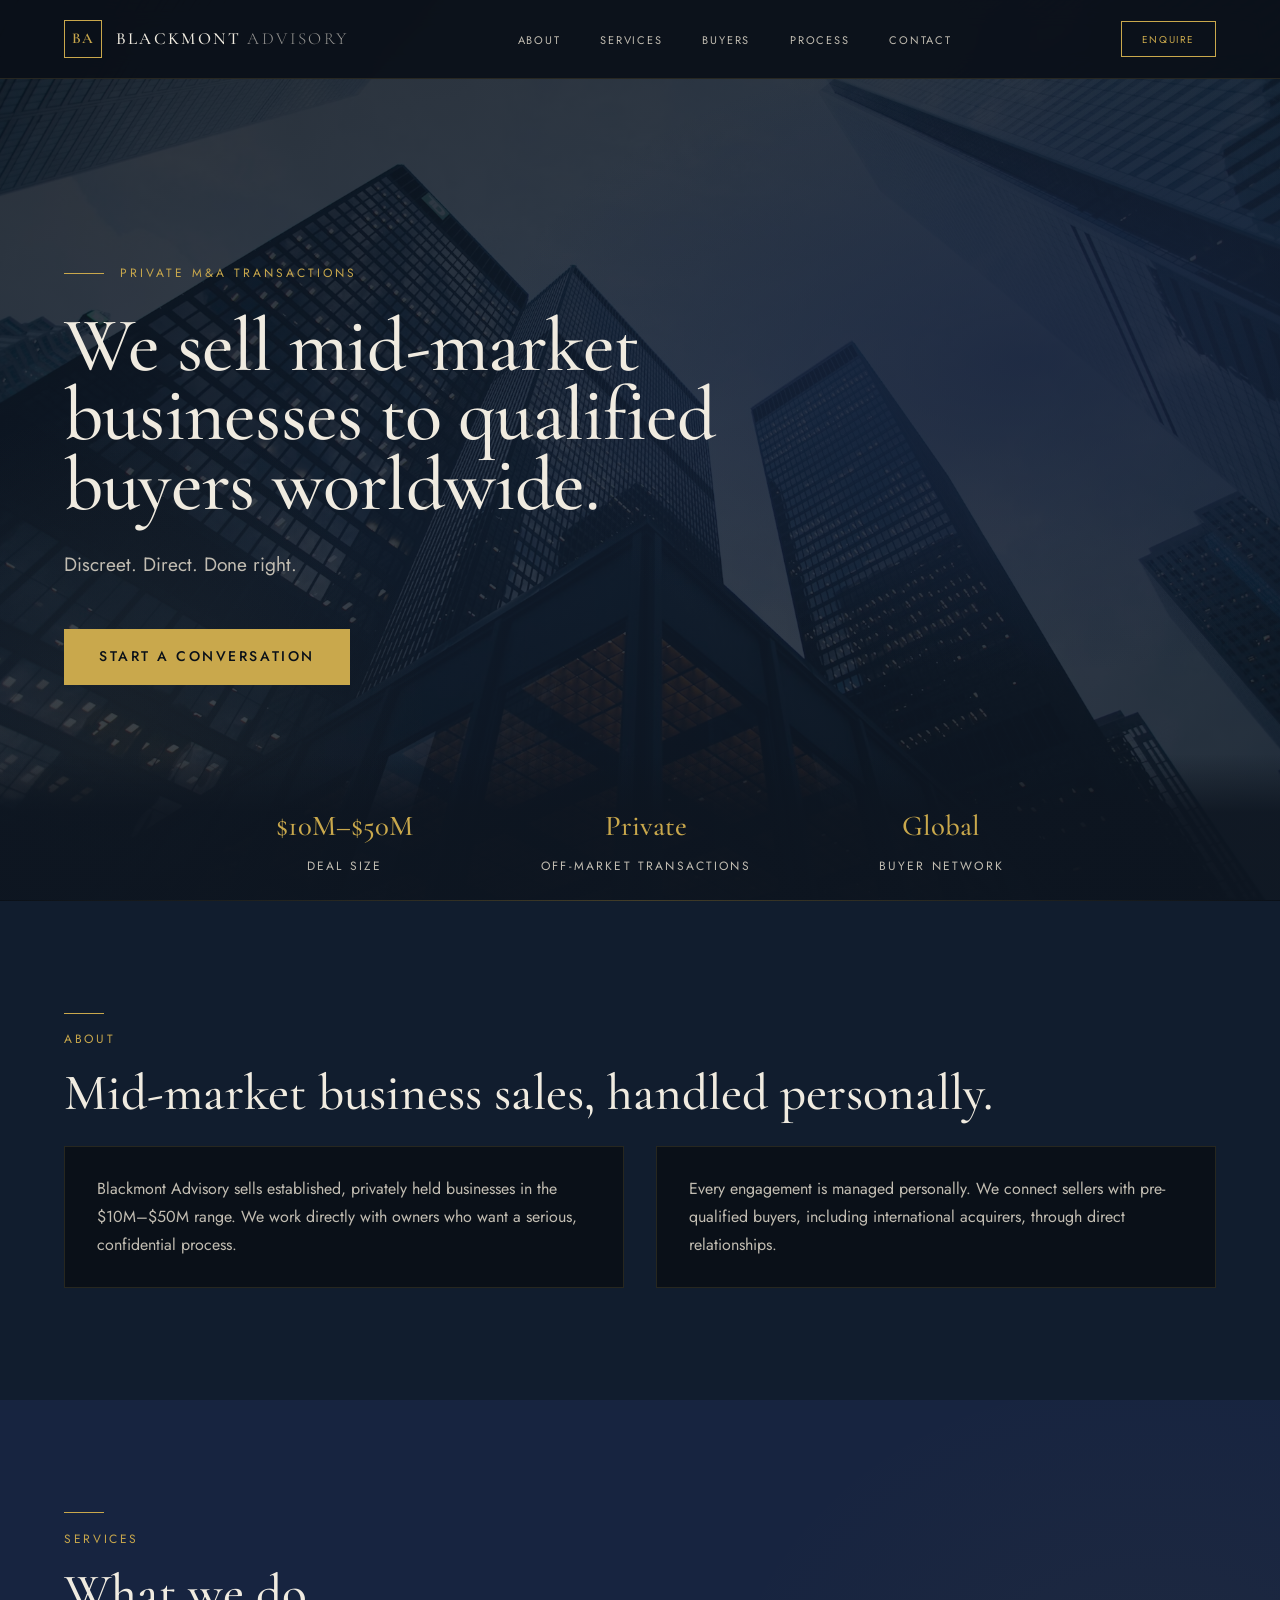
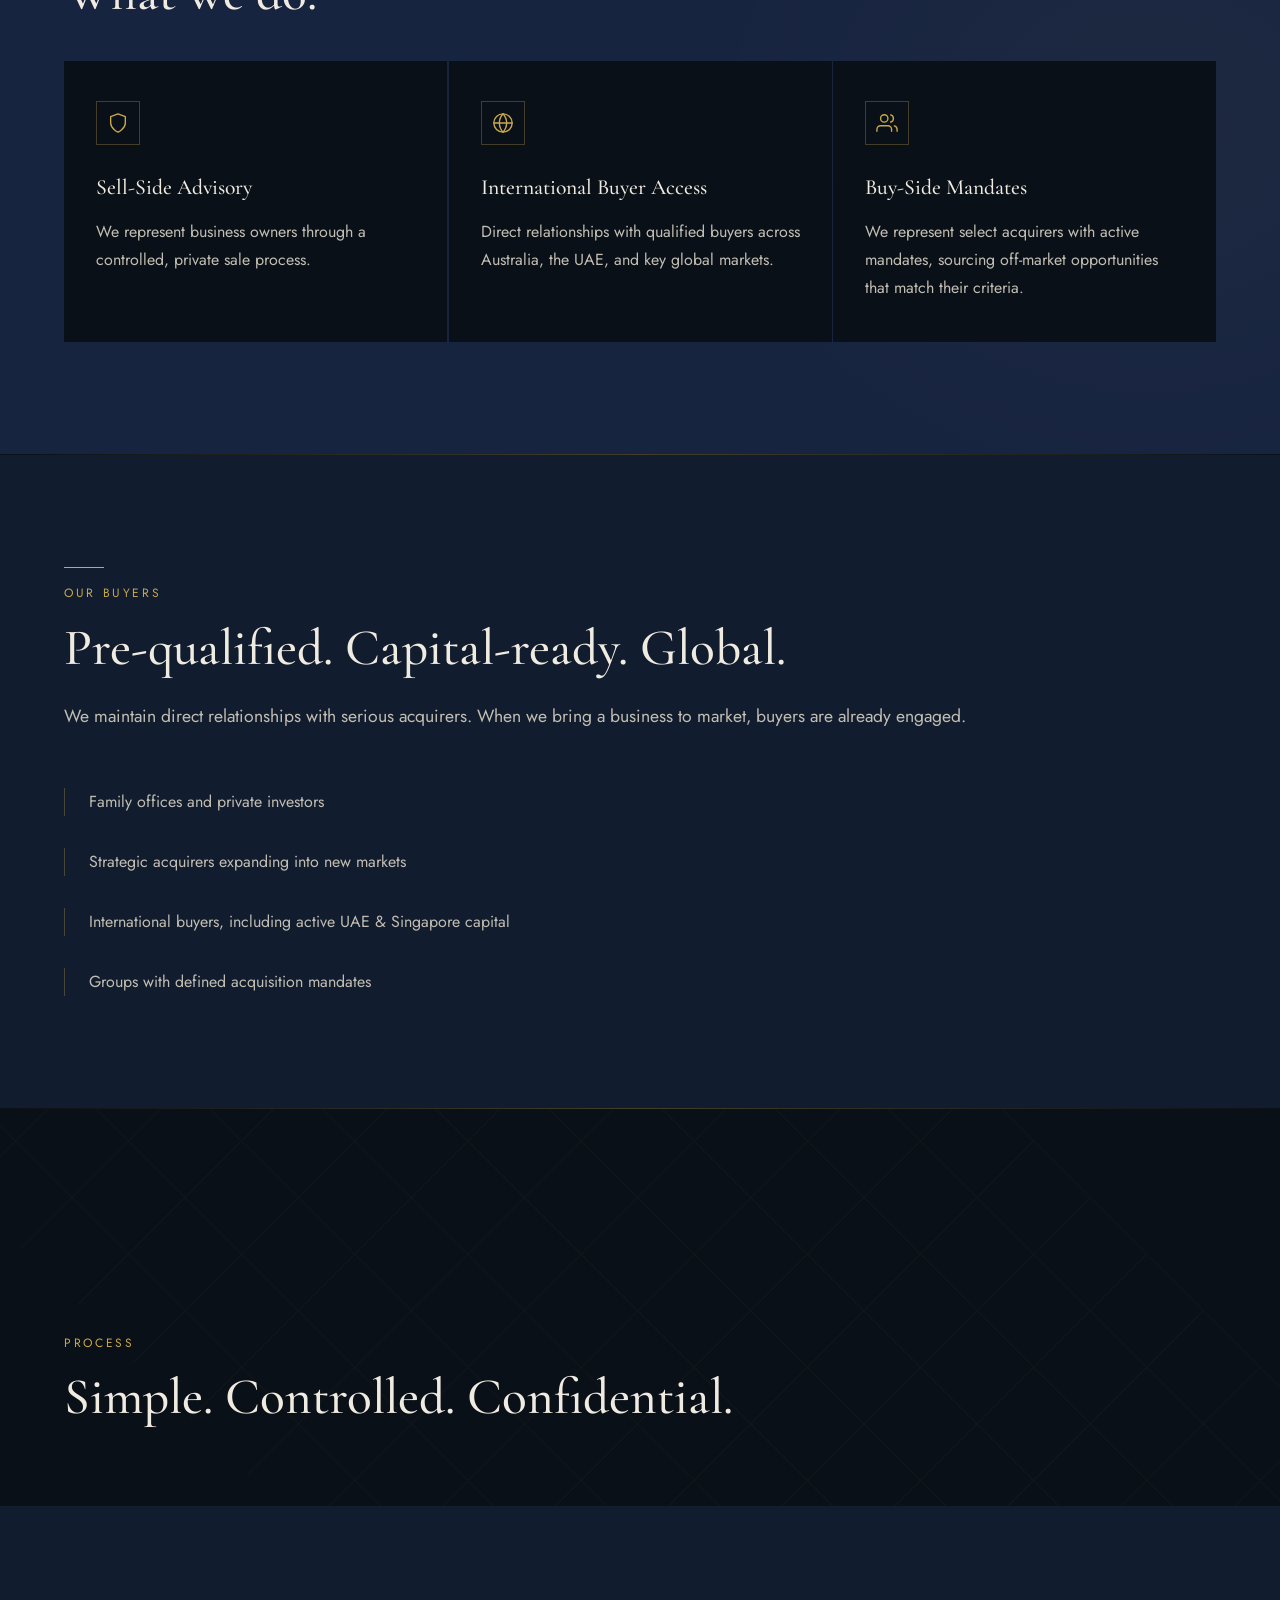
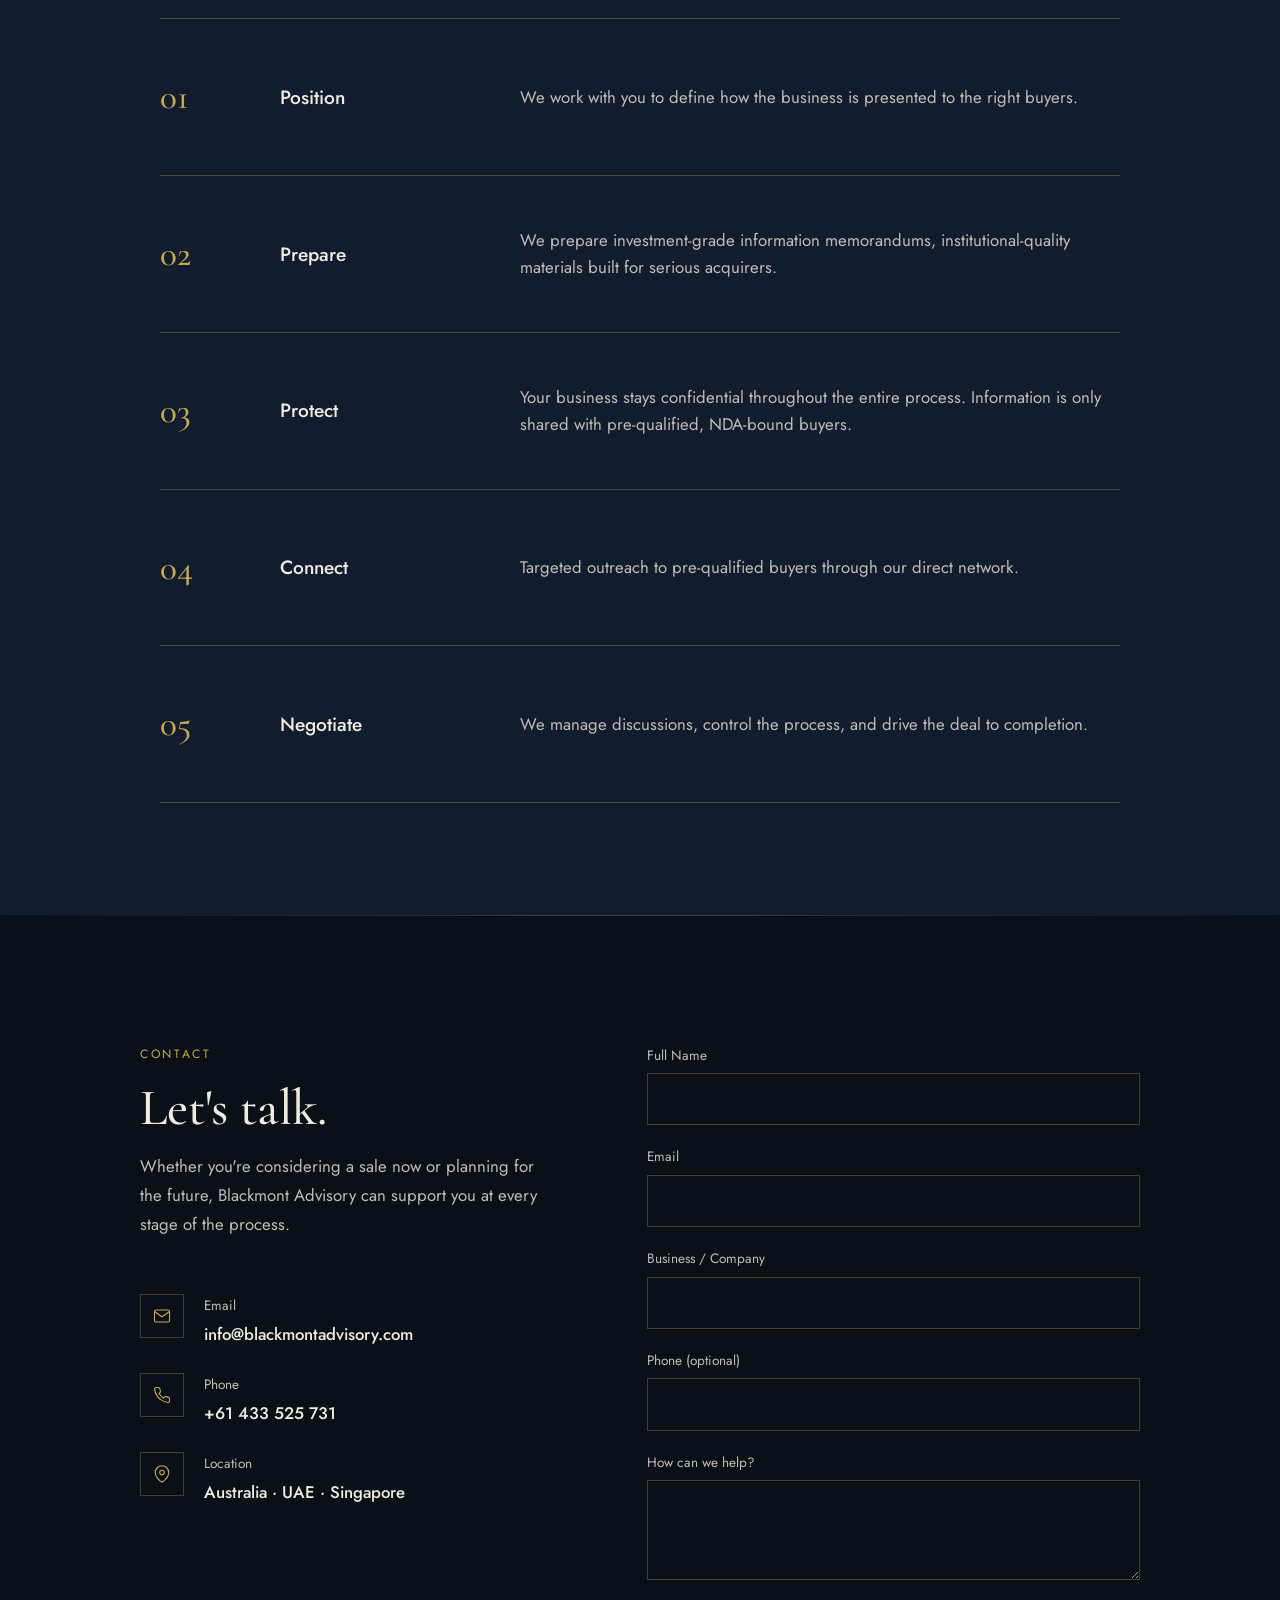
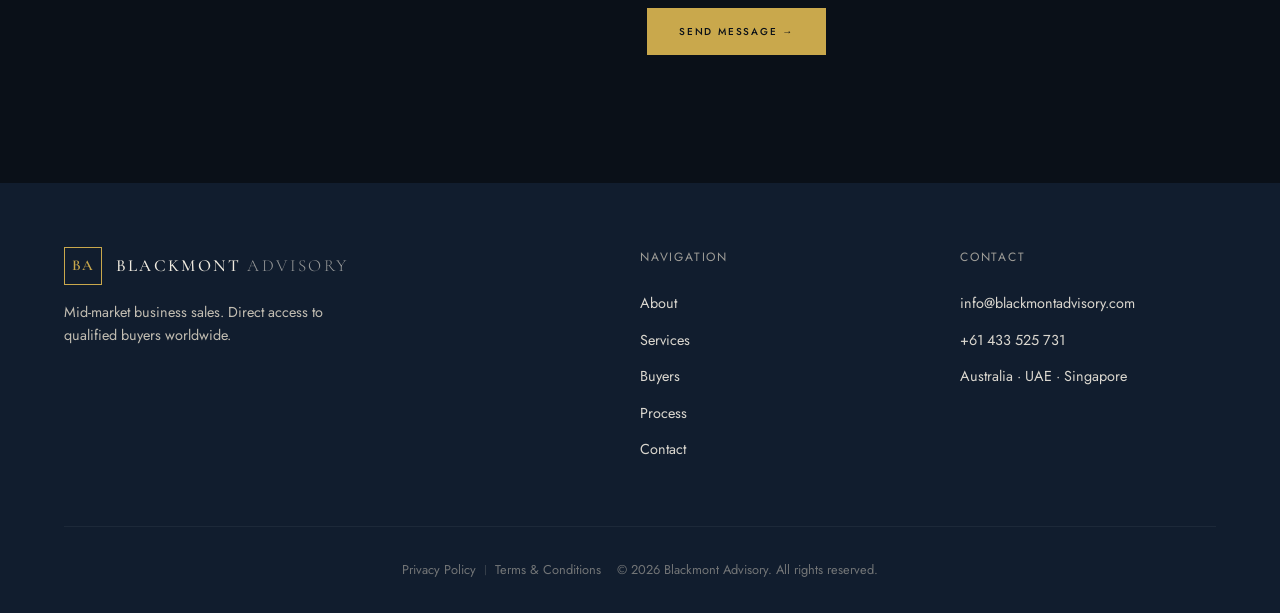
==== commit 6fc860e4: "page updated" ====
--- a/index.html
+++ b/index.html
@@ -274,7 +274,7 @@
             </div>
             <div>
               <div class="contact-info-label">Phone</div>
-              <div class="contact-info-val">+61 2 0000 0000</div>
+              <div class="contact-info-val">+61 433 525 731</div>
             </div>
           </div>
 
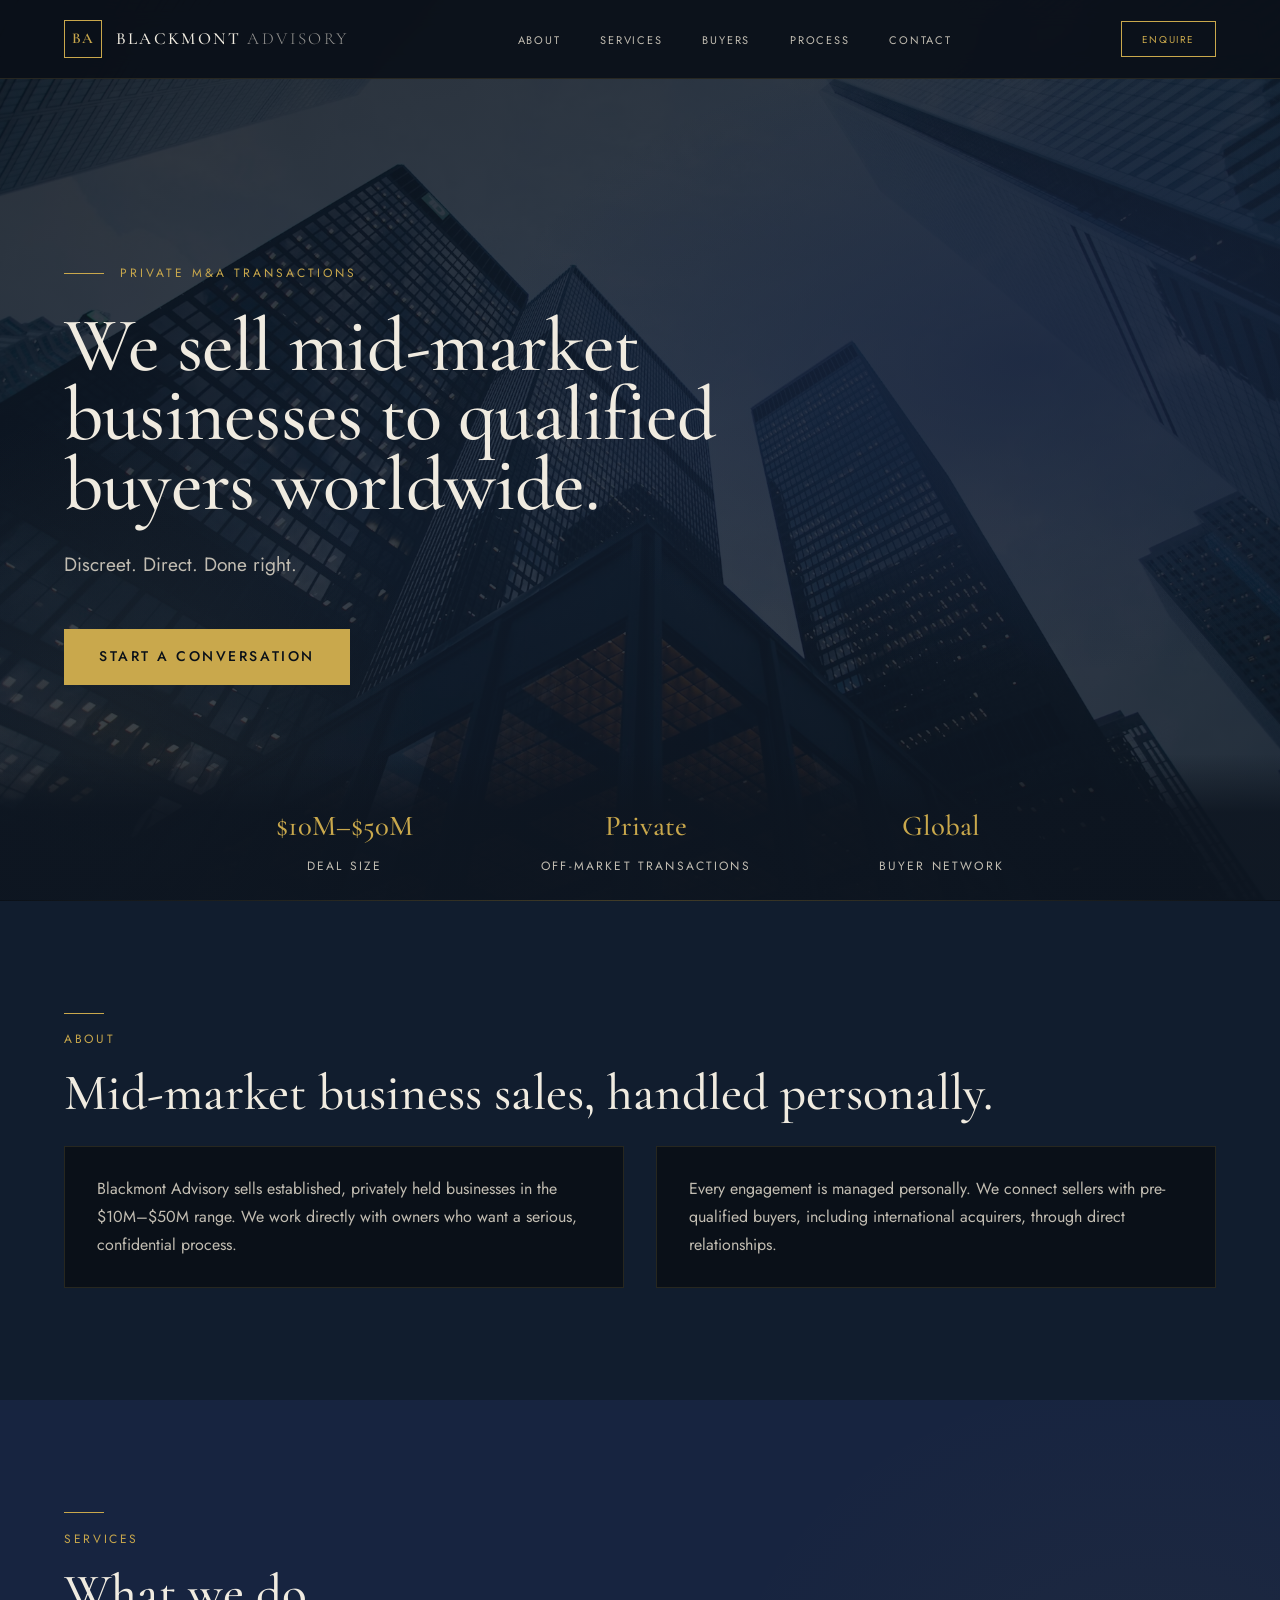
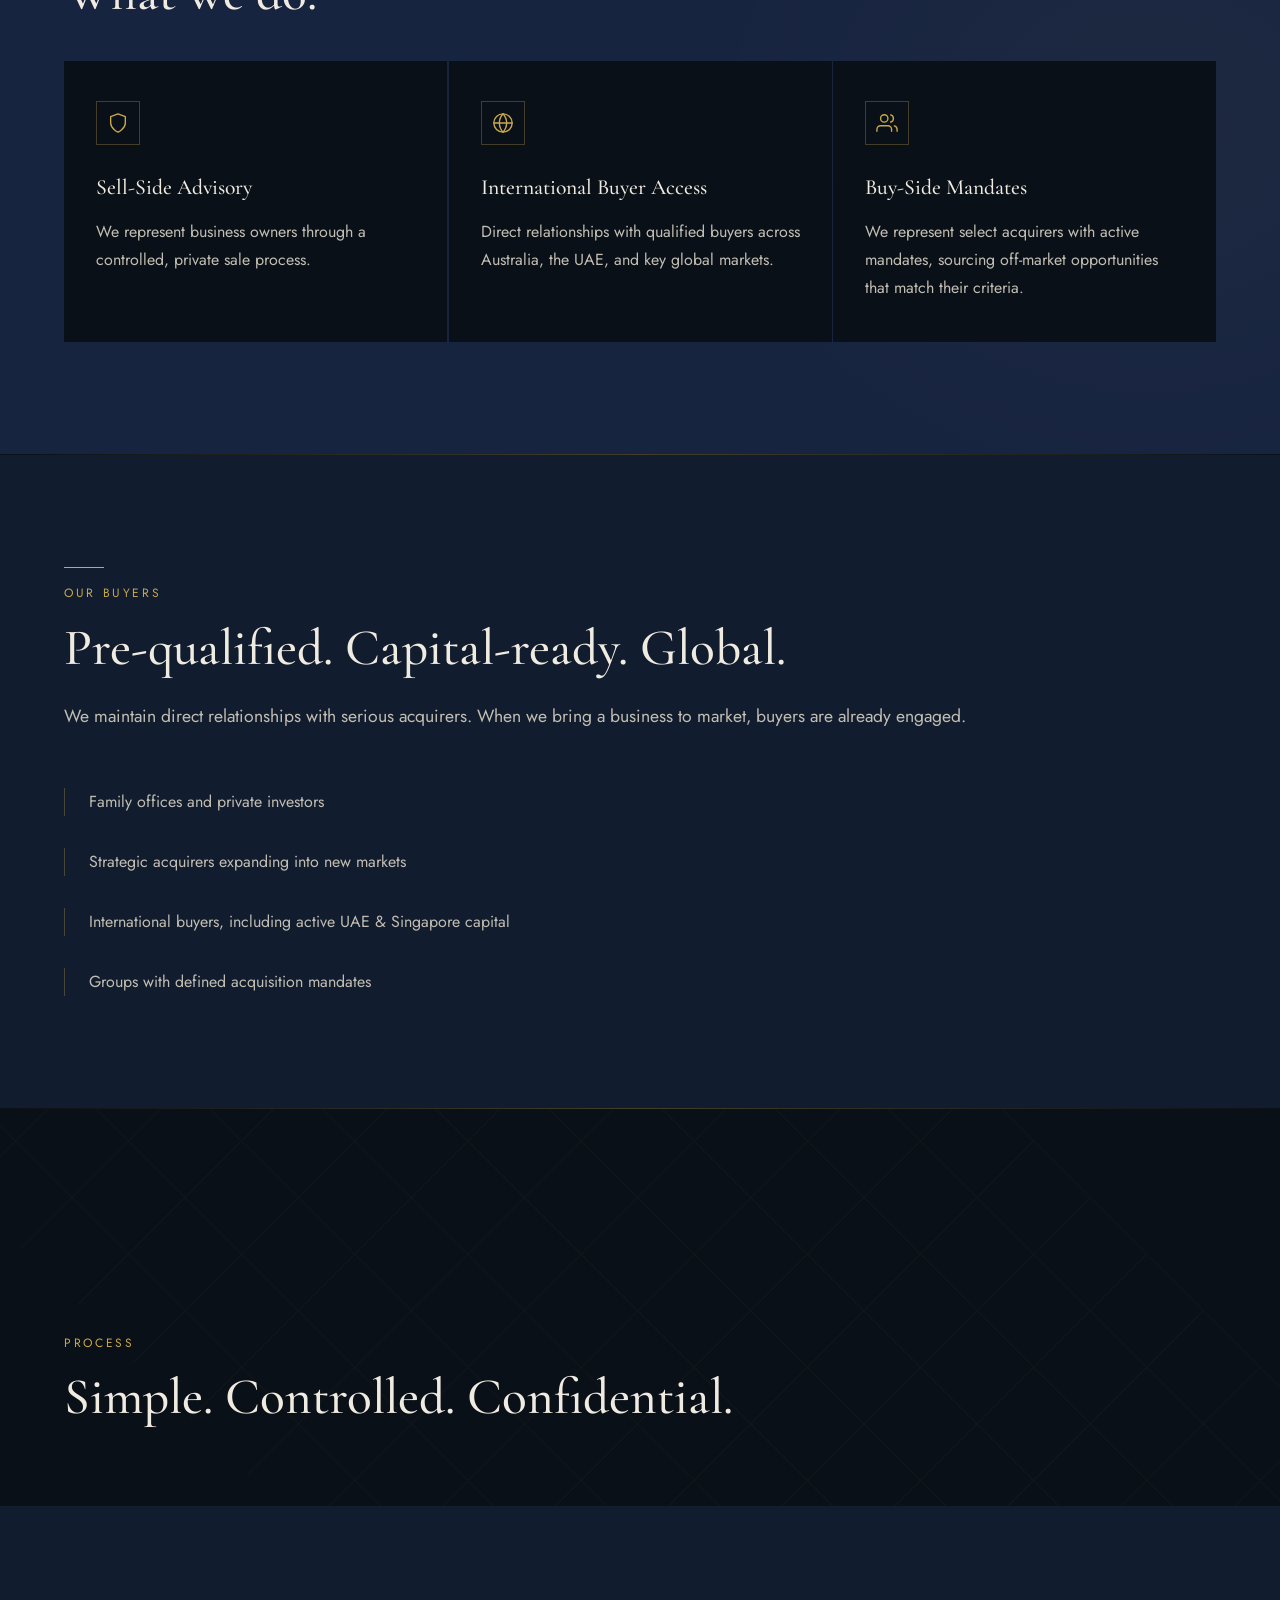
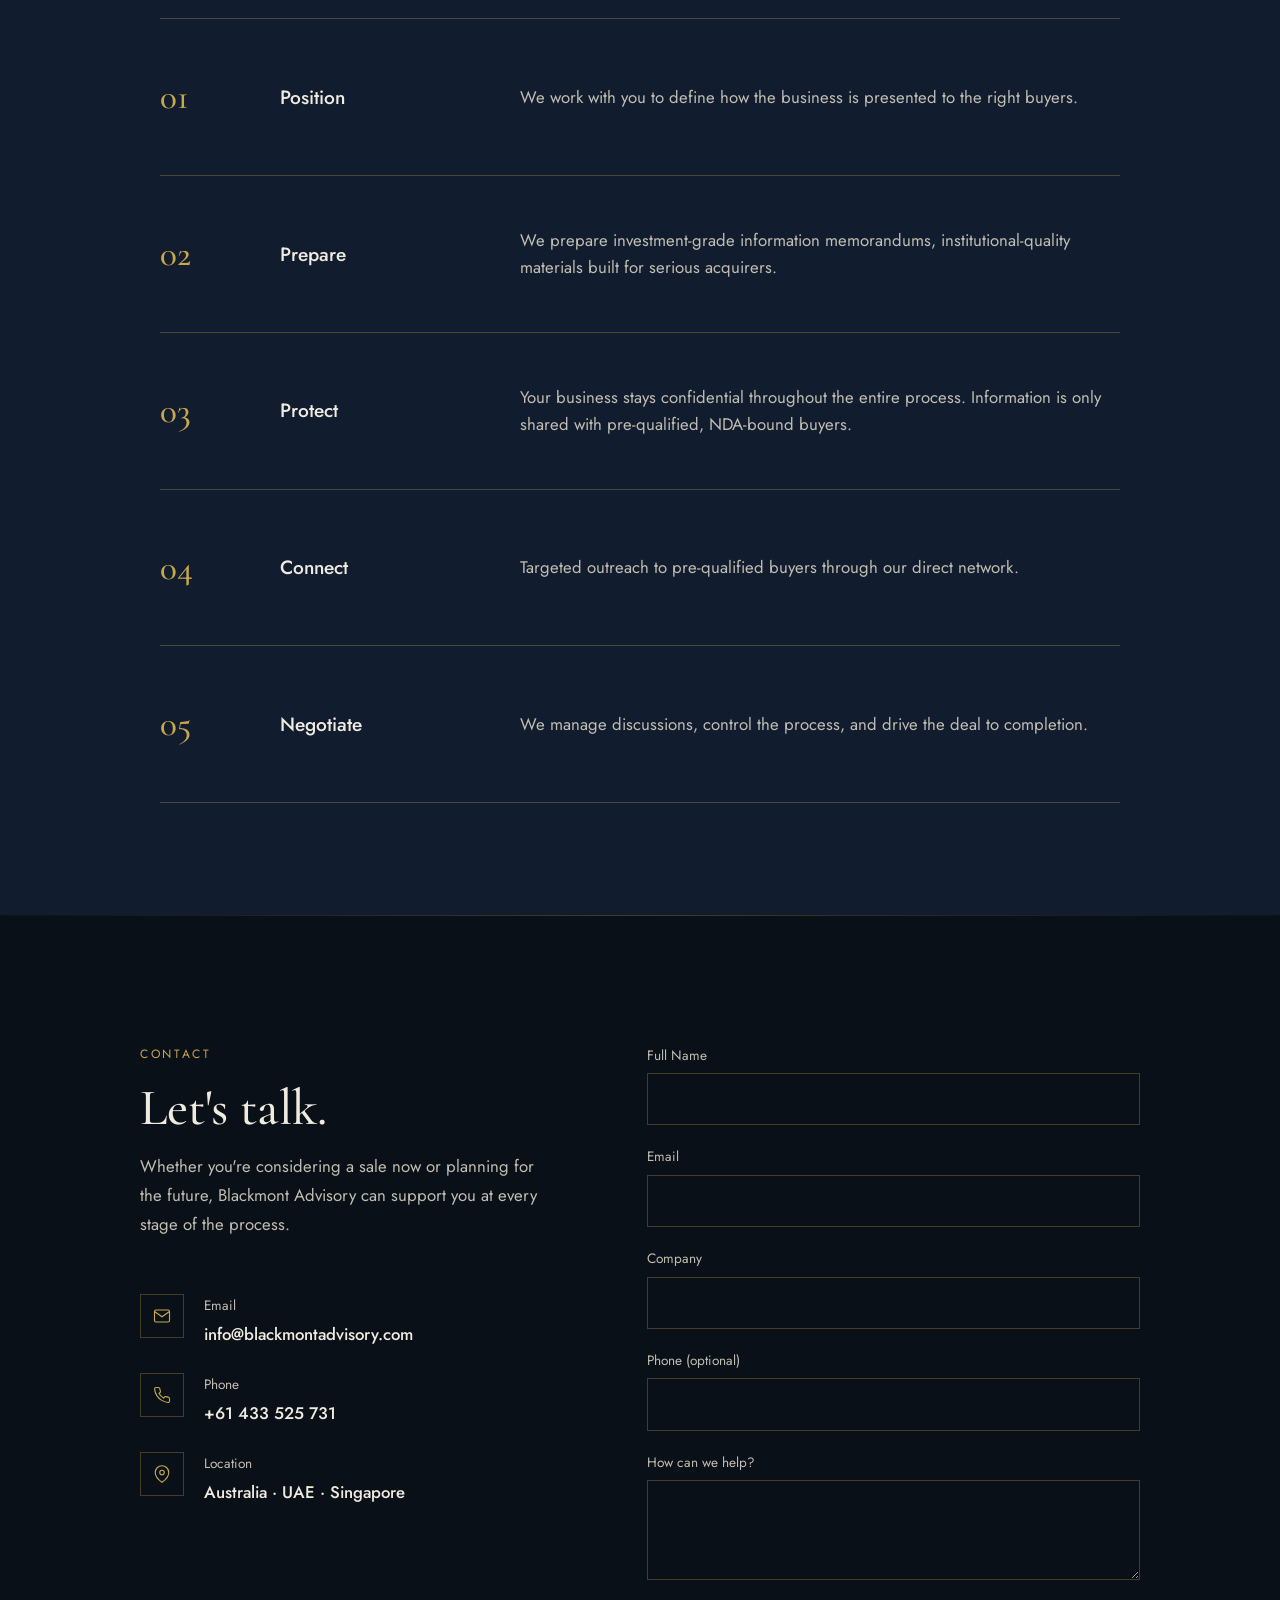
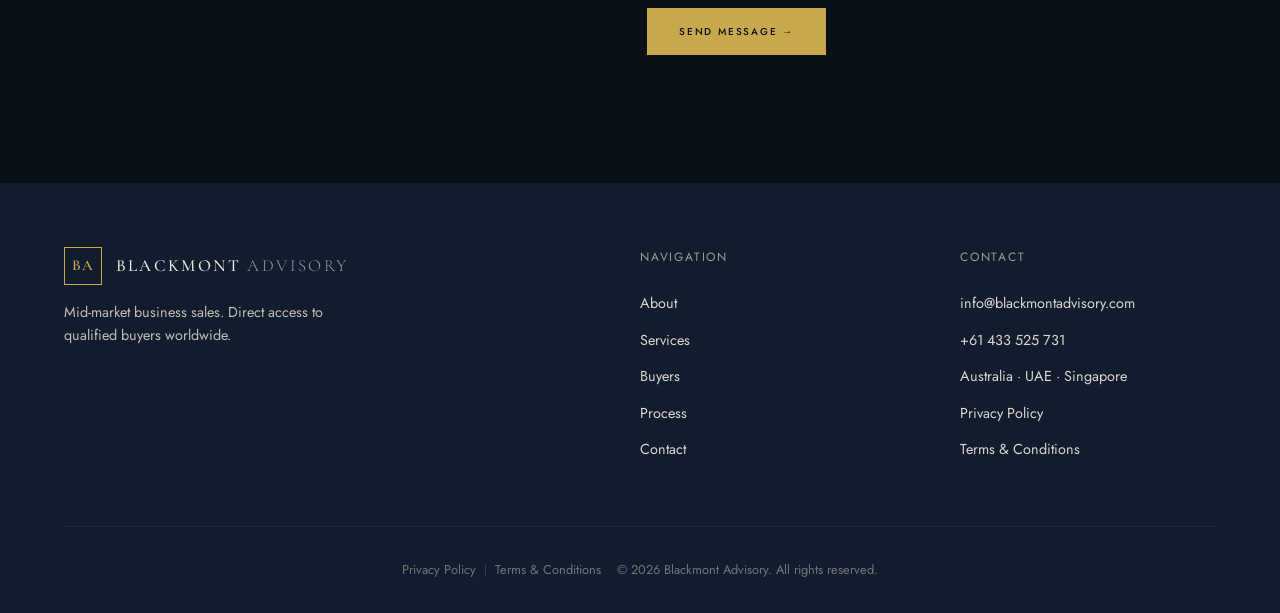
==== commit 2e59d5cc: "page updated" ====
--- a/index.html
+++ b/index.html
@@ -305,7 +305,7 @@
             <input type="email" name="email" class="form-input" required>
           </div>
           <div class="form-group">
-            <label class="form-label">Business / Company</label>
+            <label class="form-label">Company</label>
             <input type="text" name="business" class="form-input" required>
           </div>
           <div class="form-group">
@@ -351,6 +351,8 @@
           <div class="footer-contact-item">info@blackmontadvisory.com</div>
           <div class="footer-contact-item">+61 433 525 731</div>
           <div class="footer-contact-item">Australia · UAE · Singapore</div>
+          <a href="privacy.html">Privacy Policy</a>
+          <a href="terms.html">Terms & Conditions</a>
         </div>
       </div>
     </div>
--- a/style.css
+++ b/style.css
@@ -1204,4 +1204,64 @@
   .field-row {
     grid-template-columns: 1fr;
   }
-}
+
+  .legal-page {
+    padding: 7rem 1.5rem 5rem !important;
+  }
+
+  .legal-title {
+    font-size: 2rem !important;
+    margin-bottom: 0rem !important;
+  }
+
+  .legal-content h3 {
+    font-size: 1.5rem !important;
+    margin-top: 1rem !important;
+  }
+}
+
+/* ─── LEGAL PAGES ─── */
+.legal-page {
+  padding: 7rem 4rem 8rem;
+  max-width: 1300px;
+  margin: 0 auto;
+  min-height: 70vh;
+}
+
+.legal-title {
+  font-family: 'Cormorant Garamond', serif;
+  font-size: 3.5rem;
+  color: var(--gilt);
+  margin-bottom: 3rem;
+}
+
+.legal-content {
+  color: var(--muted);
+  font-size: 1.1rem;
+  line-height: 1.8;
+}
+
+.legal-content h3 {
+  font-family: 'Cormorant Garamond', serif;
+  font-size: 1.8rem;
+  color: var(--parchment);
+  margin-top: 3rem;
+  margin-bottom: 1.5rem;
+}
+.legal-content ul {
+  /* list-style-type: none; */
+  padding-left: 1.5rem;
+  margin-bottom: 1.5rem;
+}
+
+.legal-content li {
+  position: relative;
+  margin-bottom: 0.75rem;
+}
+
+/* .legal-content li::before {
+  content: '•';
+  position: absolute;
+  left: -1.25rem;
+  color: var(--gilt);
+} */
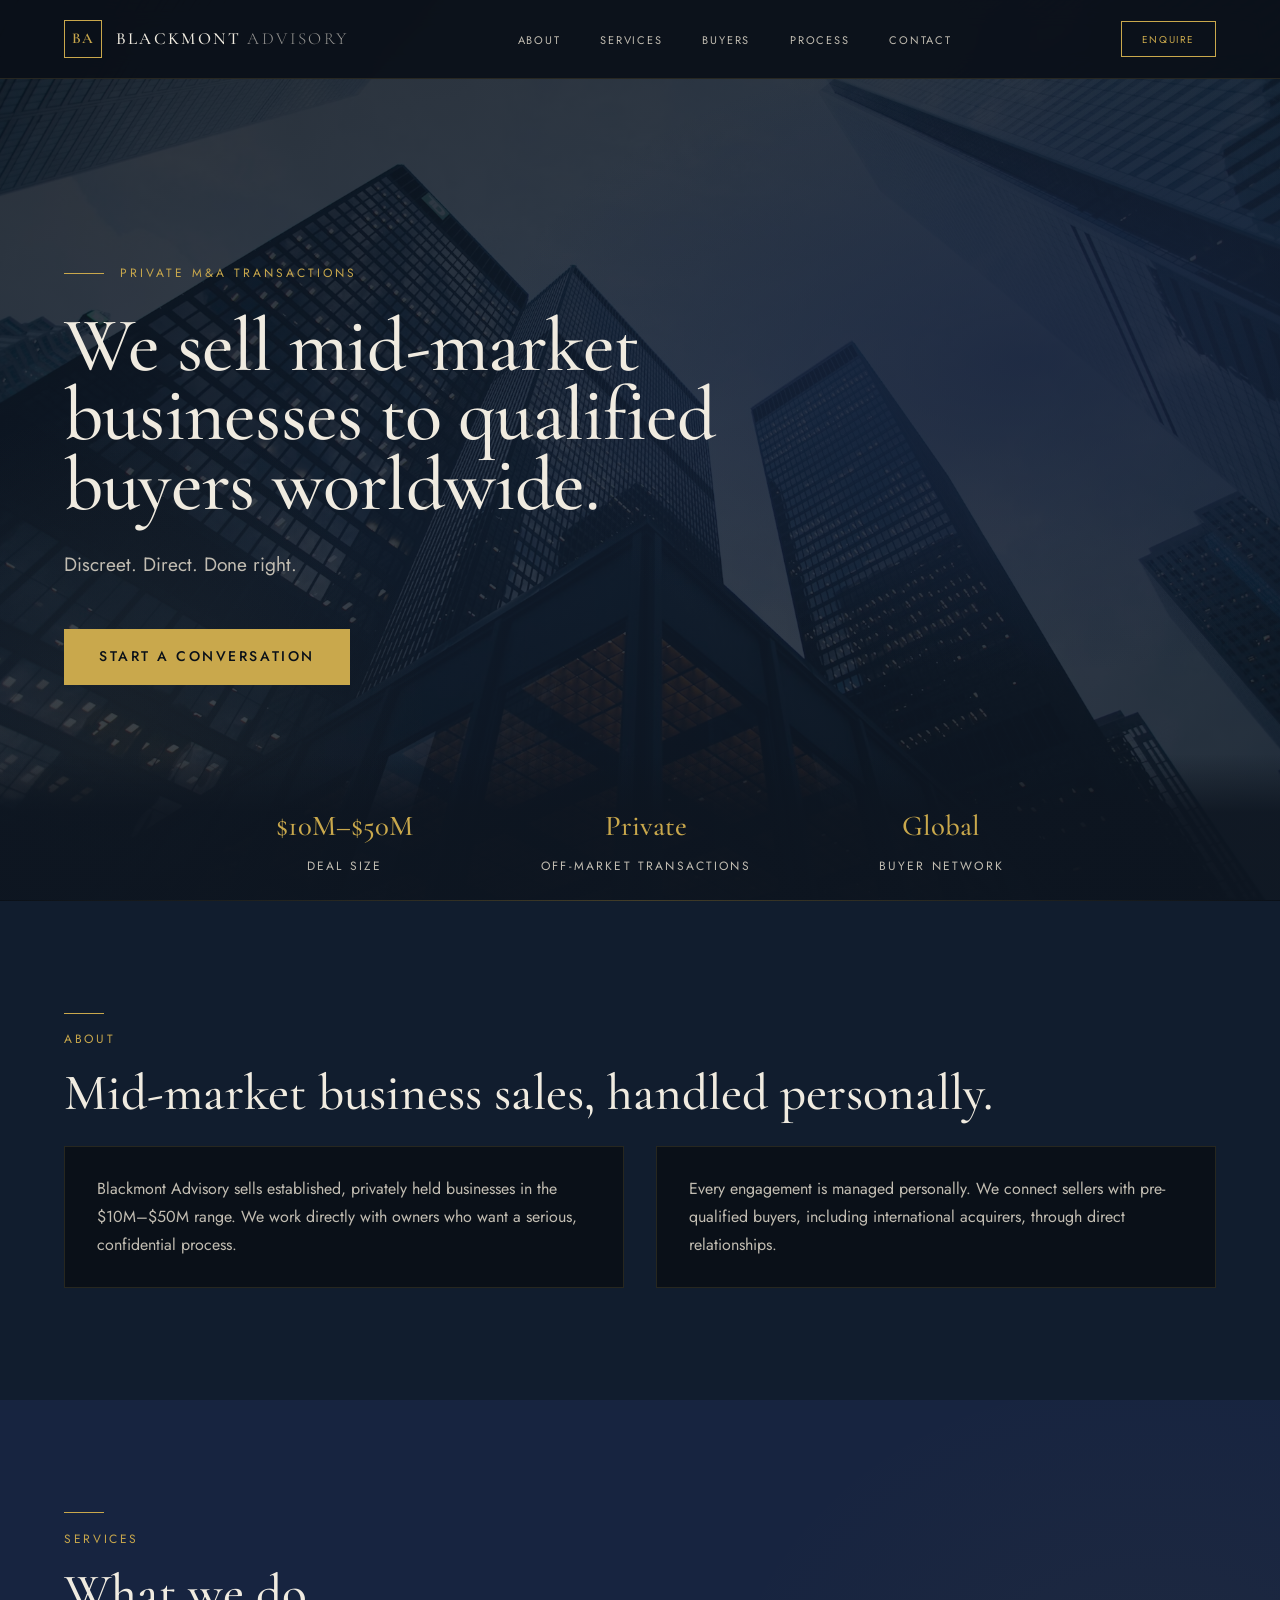
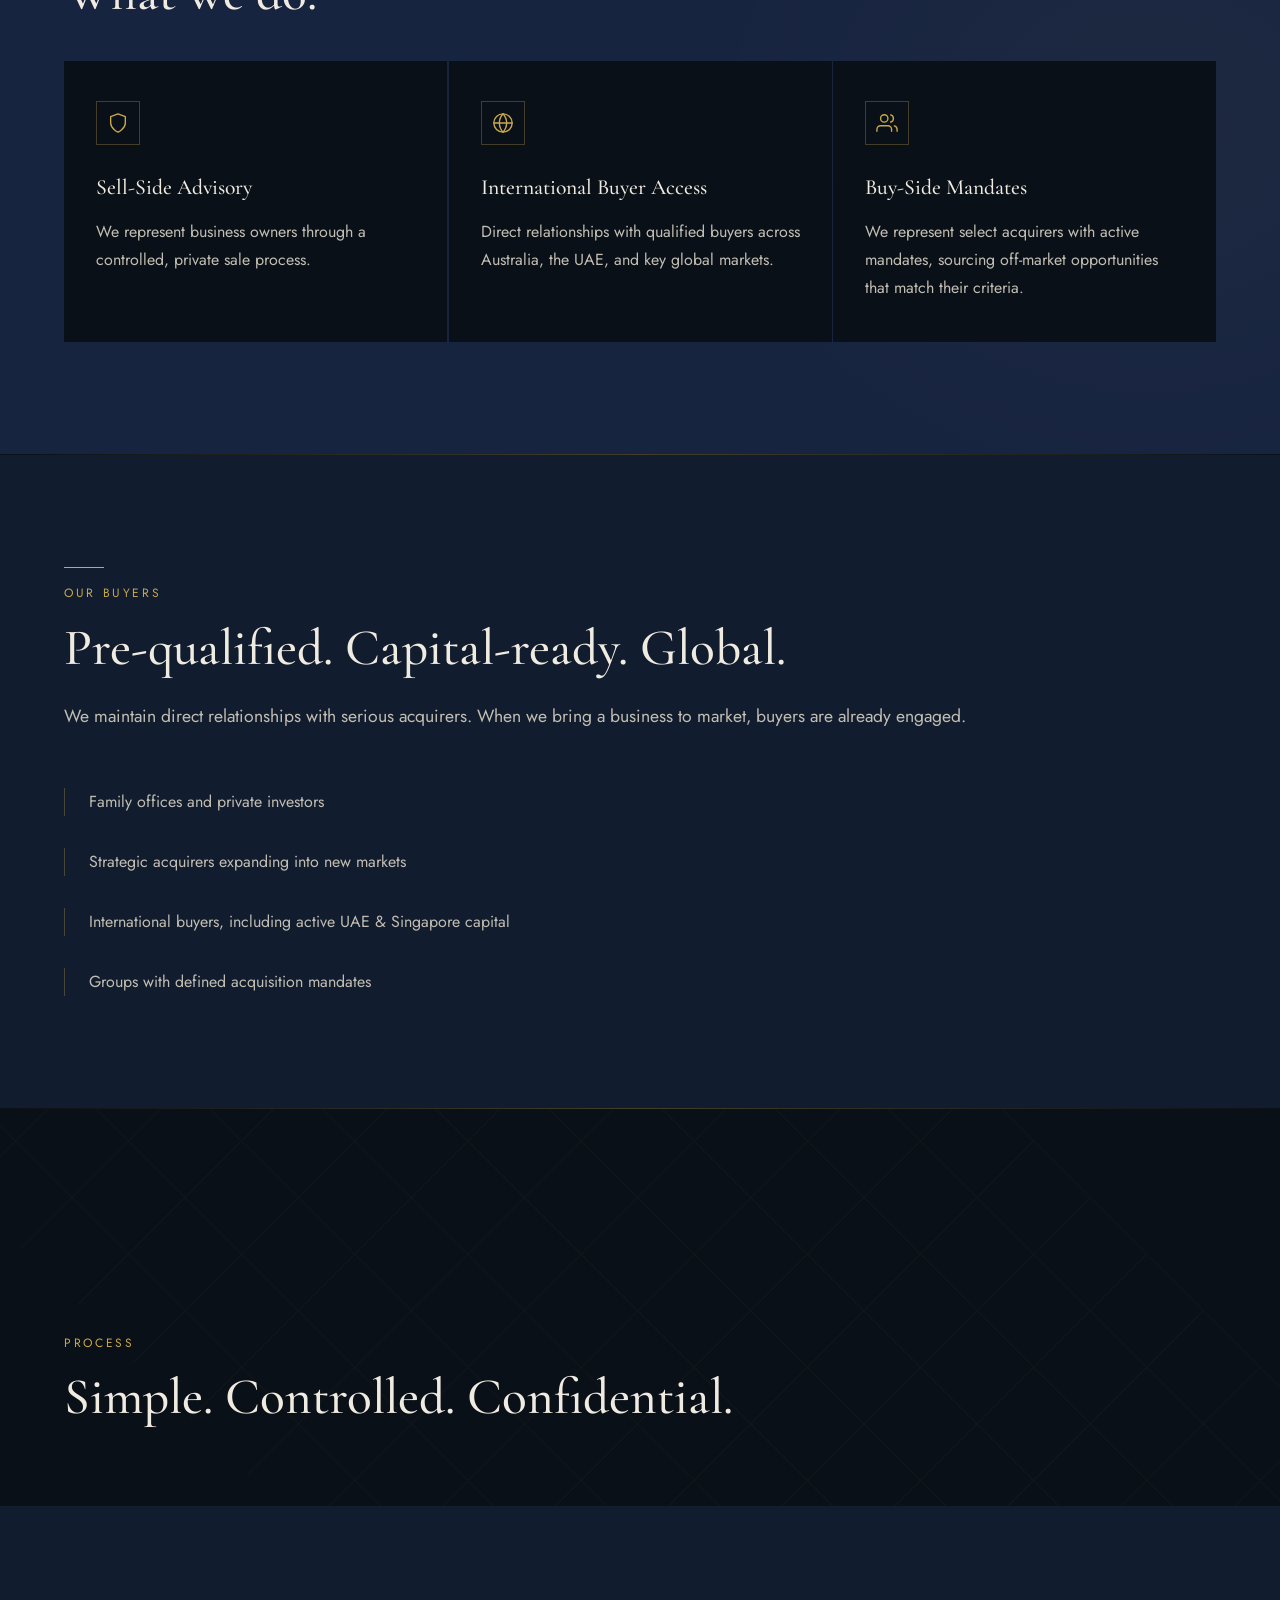
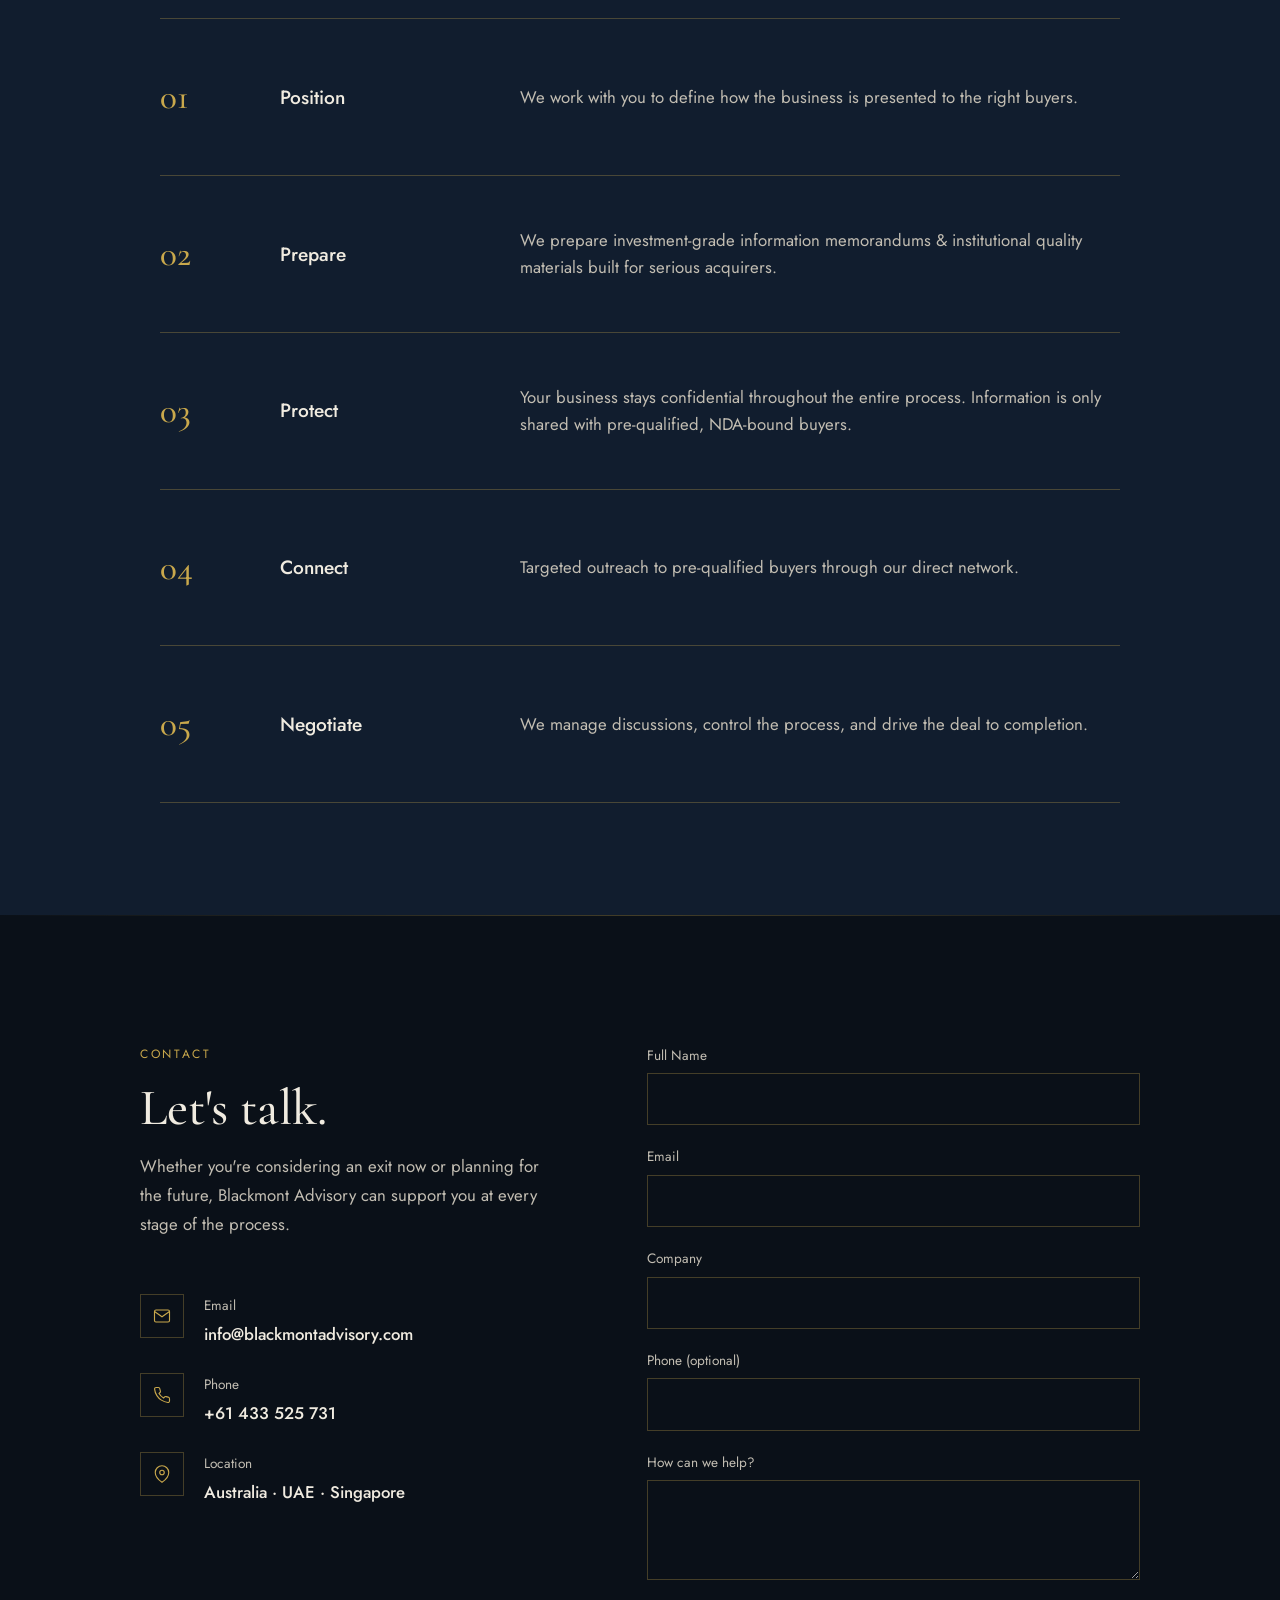
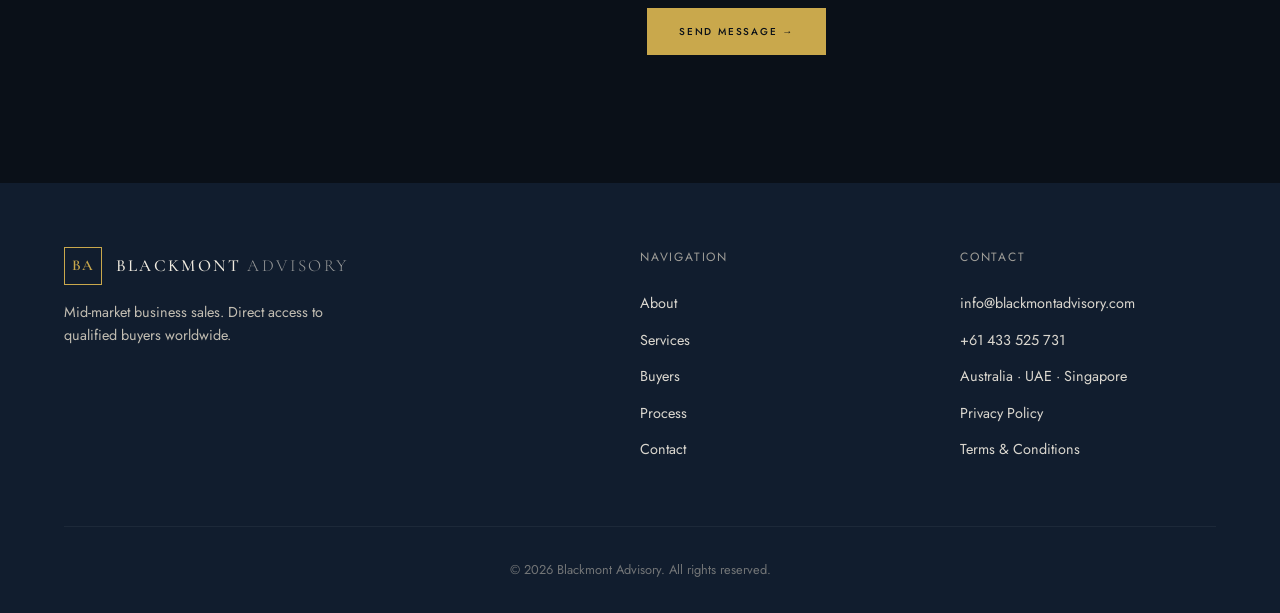
==== commit c39baa78: "page updated" ====
--- a/index.html
+++ b/index.html
@@ -212,7 +212,7 @@
         <div class="process-row fade-up">
           <div class="process-num">02</div>
           <div class="process-title">Prepare</div>
-          <div class="process-desc">We prepare investment-grade information memorandums, institutional-quality
+          <div class="process-desc">We prepare investment-grade information memorandums & institutional quality
             materials
             built for serious acquirers.</div>
         </div>
@@ -246,7 +246,7 @@
         <div class="section-eyebrow">Contact</div>
         <h2 class="contact-title">Let's talk.</h2>
         <p class="contact-body">
-          Whether you're considering a sale now or planning for the future,
+          Whether you're considering an exit now or planning for the future,
           Blackmont Advisory can support you at every stage of the process.
         </p>
 
@@ -357,11 +357,6 @@
       </div>
     </div>
     <div class="footer-bottom">
-      <div class="footer-bottom-links">
-        <a href="privacy.html">Privacy Policy</a>
-        <span class="footer-sep">|</span>
-        <a href="terms.html">Terms & Conditions</a>
-      </div>
       <span class="footer-copyright">© 2026 Blackmont Advisory. All rights reserved.</span>
     </div>
   </footer>
